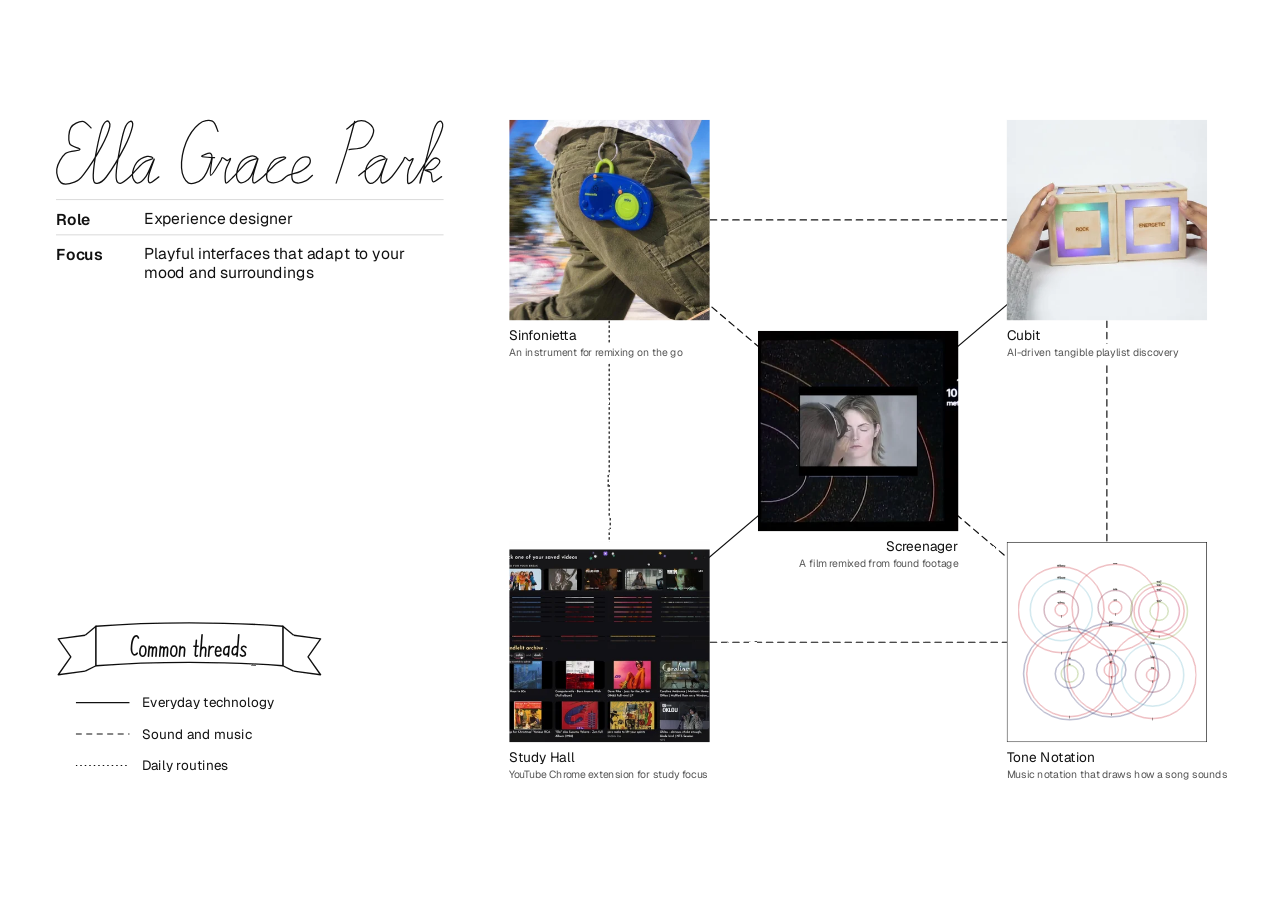
==== index.html @ f1a520c2 "CV: school and job names same size as body text" ====
<!DOCTYPE html>
<html lang="en">
<head>
<meta charset="utf-8">
<meta name="viewport" content="width=device-width, initial-scale=1">
<script>/* touch screens: phones always get the phone layout (sideways it is just wider); tablets upright get the phone layout, sideways the computer one */
(()=>{const m=document.querySelector('meta[name=viewport]');if(!m||!matchMedia('(pointer: coarse)').matches)return;
const pick=()=>{const a=screen.width,b=screen.height,w=matchMedia('(orientation: landscape)').matches?Math.max(a,b):Math.min(a,b);return w>760&&w<1000?'width=760':'width=device-width, initial-scale=1'};
const phone=c=>c==='width=760'||Math.min(screen.width,screen.height)<=760&&!(matchMedia('(orientation: landscape)').matches&&Math.max(screen.width,screen.height)>=1000);
let cur=pick();m.content=cur;const was=phone(cur);
matchMedia('(orientation: landscape)').addEventListener('change',()=>{const n=pick();if(n===cur)return;cur=n;m.content=n;if(phone(n)!==was)location.reload();});})();</script>
<title>Ella Grace Park — Experience designer</title>
<meta name="description" content="Portfolio of Ella Grace Park, experience designer. Playful interfaces that adapt to your mood and surroundings.">
<link rel="preconnect" href="https://fonts.googleapis.com">
<link rel="preconnect" href="https://fonts.gstatic.com" crossorigin>
<link href="https://fonts.googleapis.com/css2?family=Geist:wght@400;600&display=swap" rel="stylesheet">
<link rel="icon" href="favicon.svg" type="image/svg+xml">
<link rel="icon" href="favicon-32.png" sizes="32x32" type="image/png">
<link rel="apple-touch-icon" href="apple-touch-icon.png">
<meta property="og:type" content="website">
<meta property="og:title" content="Ella Grace Park — Experience designer">
<meta property="og:description" content="Ella Grace Park, experience designer. Playful interfaces that adapt to your mood and surroundings.">
<meta property="og:image" content="https://ellagracepark.com/og-image.png">
<meta property="og:image:width" content="1200">
<meta property="og:image:height" content="630">
<meta name="twitter:card" content="summary_large_image">
<link rel="stylesheet" href="style.css?v=1795801427">
<!--fresh--><script>(()=>{const B="1795801427";const N=performance.getEntriesByType&&performance.getEntriesByType("navigation")[0];if(N&&N.type==="back_forward")return;fetch("version.json?t="+Date.now(),{cache:"no-store"}).then(r=>r.json()).then(j=>{if(!j.v||j.v===B)return;const u=new URL(location.href);if(u.searchParams.get("v")===j.v)return;u.searchParams.set("v",j.v);location.replace(u)}).catch(()=>{})})()</script><!--/fresh-->
</head>
<body>

<!-- stop-motion "line boil" for the name: the line is redrawn slightly differently ~8 times a second -->
<svg class="fx-defs" width="0" height="0" aria-hidden="true" focusable="false">
  <filter id="name-boil" x="-5%" y="-20%" width="110%" height="140%">
    <feTurbulence type="fractalNoise" baseFrequency="0.035" numOctaves="2" seed="1" result="n">
      <animate attributeName="seed" values="1;7;13;21;34" dur="1.25s" calcMode="discrete" repeatCount="indefinite"/>
    </feTurbulence>
    <feDisplacementMap in="SourceGraphic" in2="n" scale="2.6" xChannelSelector="R" yChannelSelector="G"/>
  </filter>
  <!-- softer, slower boil for the connecting lines -->
  <filter id="line-boil" x="-2%" y="-2%" width="104%" height="104%">
    <feTurbulence type="fractalNoise" baseFrequency="0.02" numOctaves="2" seed="3" result="n">
      <animate attributeName="seed" values="3;9;17;26" dur="0.8s" calcMode="discrete" repeatCount="indefinite"/>
    </feTurbulence>
    <feDisplacementMap in="SourceGraphic" in2="n" scale="2.2" xChannelSelector="R" yChannelSelector="G"/>
  </filter>
  <filter id="small-boil" x="-5%" y="-20%" width="110%" height="140%">
    <feTurbulence type="fractalNoise" baseFrequency="0.035" numOctaves="1" seed="2" result="n">
      <animate attributeName="seed" values="2;8;15;23" dur="1.6s" calcMode="discrete" repeatCount="indefinite"/>
    </feTurbulence>
    <feDisplacementMap in="SourceGraphic" in2="n" scale="1.1" xChannelSelector="R" yChannelSelector="G"/>
  </filter>
</svg>
<main class="home">
  <div class="board-wrap" id="boardWrap">
    <div class="board swapped" id="board">

      <!-- Connector lines: 8 fixed positions. Their style (tech/sound/daily) is set by the
           script from the two projects at each end. See HOME_HOVER.md. -->
      <svg class="links" viewBox="0 0 1296 864" aria-hidden="true">
        <line data-seg="TL-TR" x1="150" y1="126" x2="670" y2="126"/>
        <line data-seg="TR-BR" x1="670" y1="126" x2="670" y2="710"/>
        <line data-seg="TL-BL" x1="154" y1="126" x2="154" y2="710"/>
        <line data-seg="BL-BR" x1="150" y1="710" x2="670" y2="710"/>
        <line data-seg="TL-C"  x1="150" y1="126" x2="410" y2="418"/>
        <line data-seg="TR-C"  x1="670" y1="126" x2="410" y2="418"/>
        <line data-seg="BL-C"  x1="150" y1="710" x2="410" y2="418"/>
        <line data-seg="BR-C"  x1="670" y1="710" x2="410" y2="418"/>
      </svg>

      <a class="proj" data-id="sinfonietta" data-imgs="assets/sinfonietta/intro-art.webp assets/sinfonietta/build-1.webp assets/sinfonietta/build-4.webp assets/sinfonietta/build-7.webp assets/sinfonietta/map-6.webp" data-themes="tech sound daily" href="projects/sinfonietta.html?v=1795801427">
        <div class="thumb"><img src="assets/thumb-sinfonietta.webp?v=1795801427" alt="Sinfonietta clipped to a pocket"></div>
        <span class="label"><span class="pname">Sinfonietta</span> <span class="arrow">→</span></span>
        <span class="what">An instrument for remixing on the go</span>
      </a>
      <a class="proj" data-id="cubit" data-video="assets/video/cubit-demo.mp4" data-start="6" data-poster="assets/video/cubit-demo.jpg?v=1795801427" data-themes="tech sound" href="projects/cubit.html?v=1795801427">
        <div class="thumb"><img src="assets/thumb-cubit.webp?v=1795801427" alt="Two glowing Cubit cubes"></div>
        <span class="label"><span class="pname">Cubit</span> <span class="arrow">→</span></span>
        <span class="what">AI-driven tangible playlist discovery</span>
      </a>
      <a class="proj" data-id="screenager" data-imgs="assets/screenager/film-still.webp assets/screenager/still-person.webp assets/screenager/still-city.webp assets/screenager/still-planet.webp assets/screenager/still-face.webp" data-themes="tech" href="projects/screenager.html?v=1795801427">
        <div class="thumb"><img src="assets/thumb-screenager.webp?v=1795801427" alt="Film still from Screenager"></div>
        <span class="label"><span class="pname">Screenager</span> <span class="arrow">→</span></span>
        <span class="what">A film remixed from found footage</span>
      </a>
      <a class="proj" data-id="study-hall" data-video="assets/video/studyhall-demo.mp4" data-poster="assets/video/studyhall-demo.jpg?v=1795801427" data-themes="tech daily" href="projects/study-hall.html?v=1795801427">
        <div class="thumb"><img src="assets/thumb-studyhall.webp?v=1795801427" alt="Study Hall screens"></div>
        <span class="label"><span class="pname">Study Hall</span> <span class="arrow">→</span></span>
        <span class="what">YouTube Chrome extension for study focus</span>
      </a>
      <a class="proj" data-id="tone-notation" data-imgs="assets/tone-notation/tile-two-rows.svg assets/tone-notation/song.svg assets/tone-notation/sketch-1-3.svg assets/tone-notation/card-2-1.svg assets/tone-notation/card-1-2.svg" data-themes="tech sound" href="projects/tone-notation.html?v=1795801427">
        <div class="thumb"><img src="assets/tone-notation/tile-two-rows.svg?v=1795801427" class="thumb-whole" alt="Ring notation for Hide and Seek"></div>
        <span class="label"><span class="pname">Tone Notation</span> <span class="arrow">→</span></span>
        <span class="what">Music notation that draws how a song sounds</span>
      </a>

      <div class="legend">
        <h2><svg class="ribbon" viewBox="0 0 300 84" aria-hidden="true">
            <path d="M34,24 L4,28 L18,48 L4,68 L34,64"/>
            <path d="M266,24 L296,28 L282,48 L296,68 L266,64"/>
            <path d="M34,24 L46,14 L46,58 L34,64 M266,24 L254,14 L254,58 L266,64"/>
            <path class="band" d="M46,14 C110,9 190,9 254,14 L254,58 C190,53 110,53 46,58 Z"/>
          </svg><svg class="hand hand-connect" viewBox="-30 -4 540 142" role="img" aria-label="Common threads">
  <path pathLength="1" data-p="l" d="M33.84,19 C29.04,4 10.88,6 6.52,48 C2.32,88 19.84,94 28.96,80"/>
  <path pathLength="1" data-p="l" d="M53.28,51 C44.28,51 40.48,61 39.6,72 C38.56,85 44,92 50,92 C57,92 62.64,84 63.6,72 C64.56,60 60.28,51 53.28,51"/>
  <path pathLength="1" data-p="l" d="M77.2,52 L74,92 M76.08,66 C79.04,54 91.36,50 91.08,66 L89,92 M91.08,66 C94.04,54 106.36,50 106.08,66 L104,92"/>
  <path pathLength="1" data-p="l" d="M122.2,52 L119,92 M121.08,66 C124.04,54 136.36,50 136.08,66 L134,92 M136.08,66 C139.04,54 151.36,50 151.08,66 L149,92"/>
  <path pathLength="1" data-p="l" d="M177.28,51 C168.28,51 164.48,61 163.6,72 C162.56,85 168,92 174,92 C181,92 186.64,84 187.6,72 C188.56,60 184.28,51 177.28,51"/>
  <path pathLength="1" data-p="w" d="M201.2,52 L198,92 M200.08,66 C203.04,54 219.36,50 219.08,66 L217,92"/>
  <path pathLength="1" data-p="l" d="M266.12,28 L261.56,85 C261.08,91 265.92,93 270.16,90 M256.2,52 L273.2,52"/>
  <path pathLength="1" data-p="l" d="M288.88,6 L282,92 M283.92,68 C288.04,54 304.36,50 303.92,68 L302,92"/>
  <path pathLength="1" data-p="l" d="M318.2,52 L315,92 M316.92,68 C320.88,56 328.28,51 335.04,54"/>
  <path pathLength="1" data-p="l" d="M343.6,72 L364.68,71 C365.88,56 353.36,50 346.72,58 C341.08,66 340.48,86 348.16,90 C354,92 360.16,90 363.56,85"/>
  <path pathLength="1" data-p="l" d="M396.72,58 C391.36,50 377.04,54 375.6,72 C374.32,88 387.16,90 394.04,79 M397.2,52 L394,92"/>
  <path pathLength="1" data-p="l" d="M430.72,58 C425.36,50 411.04,54 409.6,72 C408.32,88 421.16,90 428.04,79 M435.88,6 L429,92"/>
  <path pathLength="1" data-p="n" d="M464.8,57 C461.36,50 447.36,50 446.48,61 C445.76,70 463.68,71 462.72,83 C461.84,94 445.92,93 442.4,87"/>
</svg></h2>
        <button class="legend-row" data-theme="tech" type="button">
          <svg viewBox="0 0 72 20" aria-hidden="true"><line x1="0" y1="10" x2="72" y2="10"/></svg>
          Everyday technology
        </button>
        <button class="legend-row" data-theme="sound" type="button">
          <svg viewBox="0 0 72 20" aria-hidden="true"><line x1="0" y1="10" x2="72" y2="10" stroke-dasharray="8 6"/></svg>
          Sound and music
        </button>
        <button class="legend-row" data-theme="daily" type="button">
          <svg viewBox="0 0 72 20" aria-hidden="true"><line x1="0" y1="10" x2="72" y2="10" stroke-dasharray="2 4"/></svg>
          Daily routines
        </button>
      </div>

      <div class="namecard">
        <a class="name-link" href="about.html?v=1795801427" aria-label="Ella Grace Park — about me">
          <svg class="name-svg" viewBox="0 0 566 95" width="566" height="95" aria-hidden="true" focusable="false">
            <path pathLength="1" style="--i:0" d="M51.2466 11.7758C49.1522 10.1869 43.3745 2.53138 38.4634 2.38693C33.4801 2.31471 24.7412 5.9258 21.6357 11.2702C18.5301 16.6146 17.5913 29.2535 19.8301 34.5979C21.9968 39.9423 35.8634 40.8812 34.8523 43.3367C33.8412 45.7923 19.3246 44.4923 13.6913 49.2589C8.1302 53.9533 2.13579 64.6422 1.12468 71.7921C0.113574 78.9421 3.36356 88.9087 7.62465 92.0865C11.8857 95.2642 21.3468 93.0253 26.8357 90.9309C32.2523 88.8365 33.9134 88.1143 40.4134 79.5199C46.9855 70.9977 59.841 51.0645 66.1966 39.4367C72.4799 27.809 77.1743 16.1813 78.4743 9.89801C79.7743 3.68693 76.0187 1.23138 74.0687 1.80916C72.0465 2.45916 69.3021 4.62581 66.4854 13.5813C63.741 22.4646 59.2633 43.3367 57.241 55.2533C55.2911 67.2422 53.9911 79.0865 54.4244 85.3698C54.8577 91.5809 56.8077 93.0976 59.9855 92.7365C63.091 92.4476 66.6299 92.3754 73.3465 83.4921C80.0632 74.6088 93.7853 51.7867 100.141 39.4367C106.569 27.159 110.252 15.748 111.696 9.5369C113.069 3.32582 110.469 1.59249 108.519 2.24249C106.569 2.89249 103.03 4.62581 100.069 13.3647C97.1075 22.1035 92.9186 42.8312 90.8964 54.7478C88.802 66.7366 87.3576 78.6532 87.8631 85.0087C88.3687 91.3642 90.6798 93.0976 93.9297 92.8809C97.1797 92.592 101.874 88.4754 107.363 83.4921C112.924 78.5088 121.446 67.3866 127.152 62.9088C132.785 58.3589 140.368 57.9978 141.307 56.4089C142.318 54.8922 136.83 52.5089 132.93 53.52C129.03 54.4589 121.302 57.9255 117.763 62.4755C114.224 67.0255 111.407 75.9088 111.552 80.8921C111.696 85.8754 115.307 92.2309 118.63 92.5198C121.88 92.8087 127.224 88.4754 131.413 82.6254C135.53 76.7754 142.679 57.42 143.402 57.2755C144.052 57.0589 136.396 75.6921 135.385 81.4699C134.302 87.3198 134.518 91.7976 136.974 92.0865C139.429 92.3754 147.952 84.7921 150.191 83.3476"/>
            <path pathLength="1" style="--i:1" d="M236.568 16.9035C235.196 14.3757 232.957 3.68691 228.335 1.88136C223.712 0.00359376 215.19 0.725812 208.835 5.92579C202.479 11.0535 194.318 22.1035 190.057 32.8645C185.796 43.6256 182.835 60.5255 183.34 70.4199C183.846 80.3143 188.179 89.342 193.163 92.0142C198.218 94.6864 207.968 91.5809 213.529 86.3087C219.018 81.1087 224.362 66.6644 226.385 60.4533C228.407 54.17 227.757 50.0533 225.518 48.8978C223.279 47.7422 211.868 52.2922 212.879 53.3755C213.818 54.4589 228.407 55.0366 231.512 55.3255"/>
            <path pathLength="1" style="--i:2" d="M227.901 56.6256C227.54 60.7422 223.857 80.531 225.879 81.181C227.901 81.831 237.146 65.0033 239.962 60.5978C242.851 56.2644 241.334 55.1811 242.996 55.0367C244.657 54.82 247.907 59.0811 249.929 59.37C251.879 59.7311 255.201 54.6756 254.84 56.9867C254.551 59.37 249.207 68.1811 247.979 73.4532C246.679 78.7254 246.968 85.6587 247.257 88.6921C247.546 91.7976 247.762 92.8809 249.784 91.942C251.734 91.0032 254.407 88.0421 259.173 83.131C263.94 78.2199 272.679 67.0255 278.384 62.5477C284.09 58.07 292.323 57.9256 293.406 56.3367C294.418 54.7478 288.784 52.0034 284.812 53.0145C280.84 53.9534 273.184 57.4922 269.645 62.2589C266.107 67.0255 263.651 76.4866 263.651 81.3977C263.723 86.381 266.54 91.6532 269.862 92.0143C273.257 92.3754 279.684 89.4143 283.873 83.4921C288.062 77.6421 294.201 57.1311 294.851 56.6978C295.573 56.3367 288.929 75.0421 287.99 80.9643C286.979 86.8865 286.618 91.8698 289.001 92.2309C291.384 92.592 296.945 87.8254 302.362 83.131C307.779 78.4366 316.012 68.6144 321.428 64.1366C326.845 59.6589 333.128 57.9256 334.79 56.2644C336.523 54.6756 334.067 54.0256 331.467 54.3867C328.795 54.7478 322.512 55.5422 318.901 58.3589C315.29 61.2478 311.462 66.5922 309.801 71.5033C308.067 76.4143 307.273 84.431 308.573 87.8976C309.873 91.292 314.062 91.942 317.529 92.0143C320.923 92.1587 325.69 90.3532 329.228 88.5476C332.767 86.6698 334.284 83.3476 338.906 81.1088C343.528 78.8699 351.834 78.0032 357.034 75.1866C362.306 72.4421 368.3 67.8199 370.323 64.4255C372.273 61.0311 371.406 56.1922 369.167 54.82C366.928 53.52 360.573 53.9534 356.817 56.4089C353.062 58.8644 348.656 64.4977 346.706 69.6255C344.756 74.7532 344.178 83.4199 345.117 87.1754C346.128 90.9309 349.306 91.942 352.701 92.2309C356.023 92.5198 361.728 90.7143 365.412 88.8365C369.023 86.9587 372.995 82.3365 374.584 81.0365"/>
            <path pathLength="1" style="--i:3" d="M436.261 2.09802C434.383 8.9591 429.4 28.3868 424.85 43.4089C420.372 58.4311 411.778 84.2143 409.178 92.3753"/>
            <path pathLength="1" style="--i:4" d="M424.706 13.5091C427.378 11.5591 435.539 3.47025 440.811 1.95359C446.156 0.509155 452.583 2.02581 456.411 4.6258C460.239 7.29801 464.644 12.2091 463.778 17.8424C462.911 23.4757 457.278 34.1645 451.283 38.4256C445.289 42.6867 431.856 42.5423 428.028 43.3367"/>
            <path pathLength="1" style="--i:5" d="M442.111 81.5421C446.228 78.3643 460.311 66.5921 466.811 62.4033C473.239 58.2866 479.883 58.2144 480.822 56.6255C481.689 54.9644 476.056 51.6422 472.156 52.5811C468.256 53.52 460.745 57.4922 457.35 62.1866C453.883 66.881 451.356 75.6199 451.572 80.7476C451.717 85.8032 455.183 92.1587 458.578 92.6642C461.972 93.0976 467.75 89.4143 471.939 83.4921C476.056 77.4976 482.772 57.2033 483.278 56.8422C483.855 56.4811 476.272 75.5477 475.189 81.3976C474.033 87.3198 474.033 91.942 476.561 92.2309C479.161 92.5198 485.444 88.3309 490.428 83.0587C495.411 77.8588 503.211 65.7255 506.389 60.9588C509.639 56.2644 508.122 54.9644 509.711 54.7478C511.3 54.5311 513.9 59.37 515.85 59.7311C517.872 60.1644 521.772 54.82 521.555 57.0589C521.339 59.2977 516.066 68.0366 514.694 73.381C513.322 78.7254 513.25 85.8032 513.466 88.9809C513.683 92.2309 513.9 93.6753 515.994 92.7365C518.161 91.7976 520.255 92.2309 526.394 83.3476C532.461 74.4643 546.255 51.57 552.683 39.3645C559.038 27.159 563.444 16.398 564.672 10.1869C565.972 3.97581 562.216 1.52026 560.122 2.09804C558.1 2.67581 555.355 4.84247 552.25 13.5813C549.144 22.3924 544.883 41.8201 541.416 54.8922C538.022 67.8921 532.389 88.8365 531.666 91.942C530.872 95.0476 533.544 79.231 536.939 73.3088C540.333 67.3866 548.061 58.4311 551.961 56.3366C555.933 54.2422 560.772 58.2866 560.627 60.8866C560.555 63.4866 554.85 69.6977 551.311 71.7921C547.7 73.8866 539.683 72.5143 539.105 73.4532C538.455 74.4643 545.75 74.7532 547.7 77.5699C549.577 80.3865 548.061 89.5587 550.661 90.4254C553.261 91.292 561.061 84.1421 563.155 82.9143"/>
          </svg>
        </a>

        <div class="info-rule" style="top:81px"></div>
        <div class="info-rule" style="top:117px"></div>
        <p class="info-k" style="top:91px">Role</p>
        <p class="info-v" style="top:91px">Experience designer</p>
        <p class="info-k" style="top:127px">Focus</p>
        <p class="info-v" style="top:127px">Playful interfaces that adapt to your mood and surroundings</p>
      </div>
    </div>
  </div>
</main>

<!-- Small screens: same content, stacked -->
<main class="home-mobile">
  <a class="name-link-m" href="about.html?v=1795801427" aria-label="Ella Grace Park, about me">
    <svg class="name-svg" viewBox="0 0 566 95" width="566" height="95" aria-hidden="true" focusable="false">
          <path pathLength="1" style="--i:0" d="M51.2466 11.7758C49.1522 10.1869 43.3745 2.53138 38.4634 2.38693C33.4801 2.31471 24.7412 5.9258 21.6357 11.2702C18.5301 16.6146 17.5913 29.2535 19.8301 34.5979C21.9968 39.9423 35.8634 40.8812 34.8523 43.3367C33.8412 45.7923 19.3246 44.4923 13.6913 49.2589C8.1302 53.9533 2.13579 64.6422 1.12468 71.7921C0.113574 78.9421 3.36356 88.9087 7.62465 92.0865C11.8857 95.2642 21.3468 93.0253 26.8357 90.9309C32.2523 88.8365 33.9134 88.1143 40.4134 79.5199C46.9855 70.9977 59.841 51.0645 66.1966 39.4367C72.4799 27.809 77.1743 16.1813 78.4743 9.89801C79.7743 3.68693 76.0187 1.23138 74.0687 1.80916C72.0465 2.45916 69.3021 4.62581 66.4854 13.5813C63.741 22.4646 59.2633 43.3367 57.241 55.2533C55.2911 67.2422 53.9911 79.0865 54.4244 85.3698C54.8577 91.5809 56.8077 93.0976 59.9855 92.7365C63.091 92.4476 66.6299 92.3754 73.3465 83.4921C80.0632 74.6088 93.7853 51.7867 100.141 39.4367C106.569 27.159 110.252 15.748 111.696 9.5369C113.069 3.32582 110.469 1.59249 108.519 2.24249C106.569 2.89249 103.03 4.62581 100.069 13.3647C97.1075 22.1035 92.9186 42.8312 90.8964 54.7478C88.802 66.7366 87.3576 78.6532 87.8631 85.0087C88.3687 91.3642 90.6798 93.0976 93.9297 92.8809C97.1797 92.592 101.874 88.4754 107.363 83.4921C112.924 78.5088 121.446 67.3866 127.152 62.9088C132.785 58.3589 140.368 57.9978 141.307 56.4089C142.318 54.8922 136.83 52.5089 132.93 53.52C129.03 54.4589 121.302 57.9255 117.763 62.4755C114.224 67.0255 111.407 75.9088 111.552 80.8921C111.696 85.8754 115.307 92.2309 118.63 92.5198C121.88 92.8087 127.224 88.4754 131.413 82.6254C135.53 76.7754 142.679 57.42 143.402 57.2755C144.052 57.0589 136.396 75.6921 135.385 81.4699C134.302 87.3198 134.518 91.7976 136.974 92.0865C139.429 92.3754 147.952 84.7921 150.191 83.3476"/>
          <path pathLength="1" style="--i:1" d="M236.568 16.9035C235.196 14.3757 232.957 3.68691 228.335 1.88136C223.712 0.00359376 215.19 0.725812 208.835 5.92579C202.479 11.0535 194.318 22.1035 190.057 32.8645C185.796 43.6256 182.835 60.5255 183.34 70.4199C183.846 80.3143 188.179 89.342 193.163 92.0142C198.218 94.6864 207.968 91.5809 213.529 86.3087C219.018 81.1087 224.362 66.6644 226.385 60.4533C228.407 54.17 227.757 50.0533 225.518 48.8978C223.279 47.7422 211.868 52.2922 212.879 53.3755C213.818 54.4589 228.407 55.0366 231.512 55.3255"/>
          <path pathLength="1" style="--i:2" d="M227.901 56.6256C227.54 60.7422 223.857 80.531 225.879 81.181C227.901 81.831 237.146 65.0033 239.962 60.5978C242.851 56.2644 241.334 55.1811 242.996 55.0367C244.657 54.82 247.907 59.0811 249.929 59.37C251.879 59.7311 255.201 54.6756 254.84 56.9867C254.551 59.37 249.207 68.1811 247.979 73.4532C246.679 78.7254 246.968 85.6587 247.257 88.6921C247.546 91.7976 247.762 92.8809 249.784 91.942C251.734 91.0032 254.407 88.0421 259.173 83.131C263.94 78.2199 272.679 67.0255 278.384 62.5477C284.09 58.07 292.323 57.9256 293.406 56.3367C294.418 54.7478 288.784 52.0034 284.812 53.0145C280.84 53.9534 273.184 57.4922 269.645 62.2589C266.107 67.0255 263.651 76.4866 263.651 81.3977C263.723 86.381 266.54 91.6532 269.862 92.0143C273.257 92.3754 279.684 89.4143 283.873 83.4921C288.062 77.6421 294.201 57.1311 294.851 56.6978C295.573 56.3367 288.929 75.0421 287.99 80.9643C286.979 86.8865 286.618 91.8698 289.001 92.2309C291.384 92.592 296.945 87.8254 302.362 83.131C307.779 78.4366 316.012 68.6144 321.428 64.1366C326.845 59.6589 333.128 57.9256 334.79 56.2644C336.523 54.6756 334.067 54.0256 331.467 54.3867C328.795 54.7478 322.512 55.5422 318.901 58.3589C315.29 61.2478 311.462 66.5922 309.801 71.5033C308.067 76.4143 307.273 84.431 308.573 87.8976C309.873 91.292 314.062 91.942 317.529 92.0143C320.923 92.1587 325.69 90.3532 329.228 88.5476C332.767 86.6698 334.284 83.3476 338.906 81.1088C343.528 78.8699 351.834 78.0032 357.034 75.1866C362.306 72.4421 368.3 67.8199 370.323 64.4255C372.273 61.0311 371.406 56.1922 369.167 54.82C366.928 53.52 360.573 53.9534 356.817 56.4089C353.062 58.8644 348.656 64.4977 346.706 69.6255C344.756 74.7532 344.178 83.4199 345.117 87.1754C346.128 90.9309 349.306 91.942 352.701 92.2309C356.023 92.5198 361.728 90.7143 365.412 88.8365C369.023 86.9587 372.995 82.3365 374.584 81.0365"/>
          <path pathLength="1" style="--i:3" d="M436.261 2.09802C434.383 8.9591 429.4 28.3868 424.85 43.4089C420.372 58.4311 411.778 84.2143 409.178 92.3753"/>
          <path pathLength="1" style="--i:4" d="M424.706 13.5091C427.378 11.5591 435.539 3.47025 440.811 1.95359C446.156 0.509155 452.583 2.02581 456.411 4.6258C460.239 7.29801 464.644 12.2091 463.778 17.8424C462.911 23.4757 457.278 34.1645 451.283 38.4256C445.289 42.6867 431.856 42.5423 428.028 43.3367"/>
          <path pathLength="1" style="--i:5" d="M442.111 81.5421C446.228 78.3643 460.311 66.5921 466.811 62.4033C473.239 58.2866 479.883 58.2144 480.822 56.6255C481.689 54.9644 476.056 51.6422 472.156 52.5811C468.256 53.52 460.745 57.4922 457.35 62.1866C453.883 66.881 451.356 75.6199 451.572 80.7476C451.717 85.8032 455.183 92.1587 458.578 92.6642C461.972 93.0976 467.75 89.4143 471.939 83.4921C476.056 77.4976 482.772 57.2033 483.278 56.8422C483.855 56.4811 476.272 75.5477 475.189 81.3976C474.033 87.3198 474.033 91.942 476.561 92.2309C479.161 92.5198 485.444 88.3309 490.428 83.0587C495.411 77.8588 503.211 65.7255 506.389 60.9588C509.639 56.2644 508.122 54.9644 509.711 54.7478C511.3 54.5311 513.9 59.37 515.85 59.7311C517.872 60.1644 521.772 54.82 521.555 57.0589C521.339 59.2977 516.066 68.0366 514.694 73.381C513.322 78.7254 513.25 85.8032 513.466 88.9809C513.683 92.2309 513.9 93.6753 515.994 92.7365C518.161 91.7976 520.255 92.2309 526.394 83.3476C532.461 74.4643 546.255 51.57 552.683 39.3645C559.038 27.159 563.444 16.398 564.672 10.1869C565.972 3.97581 562.216 1.52026 560.122 2.09804C558.1 2.67581 555.355 4.84247 552.25 13.5813C549.144 22.3924 544.883 41.8201 541.416 54.8922C538.022 67.8921 532.389 88.8365 531.666 91.942C530.872 95.0476 533.544 79.231 536.939 73.3088C540.333 67.3866 548.061 58.4311 551.961 56.3366C555.933 54.2422 560.772 58.2866 560.627 60.8866C560.555 63.4866 554.85 69.6977 551.311 71.7921C547.7 73.8866 539.683 72.5143 539.105 73.4532C538.455 74.4643 545.75 74.7532 547.7 77.5699C549.577 80.3865 548.061 89.5587 550.661 90.4254C553.261 91.292 561.061 84.1421 563.155 82.9143"/>
        </svg>
  </a>
  <div class="grid">
    <a href="projects/sinfonietta.html?v=1795801427"><img src="assets/thumb-sinfonietta.webp?v=1795801427" alt="">Sinfonietta<small>An instrument for remixing on the go</small></a>
    <a href="projects/cubit.html?v=1795801427"><img src="assets/thumb-cubit.webp?v=1795801427" alt="">Cubit<small>AI-driven tangible playlist discovery</small></a>
    <a href="projects/screenager.html?v=1795801427"><img src="assets/thumb-screenager.webp?v=1795801427" alt="">Screenager<small>A film remixed from found footage</small></a>
    <a href="projects/study-hall.html?v=1795801427"><img src="assets/thumb-studyhall.webp?v=1795801427" alt="">Study Hall<small>YouTube Chrome extension for study focus</small></a>
    <a href="projects/tone-notation.html?v=1795801427"><img src="assets/tone-notation/tile-two-rows.svg?v=1795801427" class="thumb-whole" alt="">Tone Notation<small>Music notation that draws how a song sounds</small></a>
  </div>
  <dl>
    <dt>Role</dt><dd>Experience designer</dd>
    <dt>Focus</dt><dd>Playful interfaces that adapt to your mood and surroundings</dd>
  </dl>
</main>

<script>
  // Scale the board to fit the window. The project map is a square: the right-hand squares sit
  // 64px further right than in Figma (left-right gap = top-bottom gap, 584), and the name column
  // moves with them. Board = 1296 + 64 wide. On wider windows the map fills the left side at full
  // height and the name column moves to the right edge (--ex).
  const wrap = document.getElementById('boardWrap');
  const board = document.getElementById('board');
  const spread = 160, BW = 1296 + spread;   // the name column sits 160 further right than in Figma
  // The map: a square of tile centres, side S, tiles T wide (CSS .board .proj). TL centre at (150, CY0).
  // SX wide x SY tall: a little wider than tall (fills the middle, still squarish); CX0 moves it right
  // the map is a little smaller and sits on the right; name card (top) and key (bottom) on the left
  const MAP = .94, S = 560 * MAP, SX = 660 * MAP, T = 250, CY0 = T / 2 + 4 + 560 * (1 - MAP) / 2;
  let CX0 = 185;
  function fit() {
    const padX = 56, padY = 48;   // margin around the page
    const k = Math.min((innerWidth - padX * 2) / BW, (innerHeight - padY * 2) / 864);   // as big as the window allows
    const extra = Math.max(0, (innerWidth - padX * 2) / k - BW);
    board.style.setProperty('--ex', spread + extra + 'px');
    // name card + key grow into the free right half (up to 1.6x), never into the map
    board.style.setProperty('--s', Math.min(1.6, Math.max(1, (391 + extra) / 396)));
    board.style.transform = `scale(${k})`;
    CX0 = BW + extra - 70 - SX - T / 2 + 90 - 35 - 6;   // right column, with room for the right tiles' taglines
    wrap.style.width = (BW + extra) * k + 'px';
    wrap.style.height = 864 * k + 'px';
  }

  // ---- Hover states: hovered project moves to the middle (see HOME_HOVER.md) ----
  const SPOT = { TL:[60,36], TR:[580,36], BL:[60,620], BR:[580,620], C:[320,328] };
  // Who sits where for each project in the middle. Default = screenager.
  const STATES = {
    'screenager':    { C:'screenager',    TL:'sinfonietta', TR:'cubit',      BL:'study-hall', BR:'tone-notation' },
    'sinfonietta':   { C:'sinfonietta',   TL:'cubit',       TR:'screenager', BL:'study-hall', BR:'tone-notation' },
    'cubit':         { C:'cubit',         TL:'sinfonietta', TR:'screenager', BL:'study-hall', BR:'tone-notation' },
    'study-hall':    { C:'study-hall',    TL:'sinfonietta', TR:'screenager', BL:'cubit',      BR:'tone-notation' },
    'tone-notation': { C:'tone-notation', TL:'sinfonietta', TR:'screenager', BL:'study-hall', BR:'cubit' },
  };
  const DEFAULT = 'screenager';
  // How each pair of projects is linked
  const LINK = {
    'cubit|screenager':'tech', 'screenager|study-hall':'tech', 'cubit|study-hall':'tech',
    'screenager|sinfonietta':'sound', 'screenager|tone-notation':'sound', 'cubit|sinfonietta':'sound',
    'cubit|tone-notation':'sound', 'sinfonietta|tone-notation':'sound', 'study-hall|tone-notation':'sound',
    'sinfonietta|study-hall':'daily',
  };
  const pair = (a, b) => [a, b].sort().join('|');
  // Right-hand spots (TR, BR) move right by `spread`, the middle by half of it; lines follow.
  // tile top-left (in the old 180px-tile terms, centre - 90; CSS margins grow the tile around its centre)
  const CENTRE = { TL:[0,0], TR:[1,0], BL:[0,1], BR:[1,1], C:[.5,.5] };
  const spotXY = s => [CX0 + CENTRE[s][0] * SX - 90, CY0 + CENTRE[s][1] * S - 90];
  // line ends: Figma centres 150/410/670 (x) and 126/418/710 (y) map onto the square
  const shiftX = x => x === 670 ? CX0 + SX : x === 410 ? CX0 + SX / 2 : x === 150 || x === 154 ? CX0 : x;
  const shiftY = y => y === 710 ? CY0 + S : y === 418 ? CY0 + S / 2 : y === 126 ? CY0 : y;

  const lines = [...board.querySelectorAll('.links line')];
  const projs = [...board.querySelectorAll('.proj')];
  const rows  = [...board.querySelectorAll('.legend-row')];
  const byId  = Object.fromEntries(projs.map(p => [p.dataset.id, p]));
  let current = null, busyUntil = 0, ignore = null;
  lines.forEach(l => ['x1', 'x2', 'y1', 'y2'].forEach(a => l.dataset[a] = l.getAttribute(a)));
  function place() {
    lines.forEach(l => {
      l.setAttribute('x1', shiftX(+l.dataset.x1)); l.setAttribute('x2', shiftX(+l.dataset.x2));
      l.setAttribute('y1', shiftY(+l.dataset.y1)); l.setAttribute('y2', shiftY(+l.dataset.y2));
    });
    if (!current) return;
    for (const [spot, pid] of Object.entries(STATES[current])) {
      const [x, y] = spotXY(spot);
      byId[pid].style.left = x + 'px'; byId[pid].style.top = y + 'px';
    }
  }

  function show(id) {
    if (id === current) return;
    current = id;
    const st = STATES[id];
    for (const [spot, pid] of Object.entries(st)) {
      const el = byId[pid];
      el.style.left = spotXY(spot)[0] + 'px';
      el.style.top  = spotXY(spot)[1] + 'px';
      el.classList.toggle('is-mid', spot === 'C');
    }
    lines.forEach(l => {
      const [s1, s2] = l.dataset.seg.split('-');
      const a = st[s1], b = st[s2], t = LINK[pair(a, b)];
      l.setAttribute('class', t); l.dataset.theme = t; l.dataset.a = a; l.dataset.b = b;
    });
    busyUntil = performance.now() + 450;
  }

  function clear() {
    board.classList.remove('is-focus');
    board.querySelectorAll('.on').forEach(el => el.classList.remove('on'));
  }
  function focusTheme(t) {
    clear(); board.classList.add('is-focus');
    lines.forEach(l => { if (l.dataset.theme === t) { l.classList.add('on');
      projs.forEach(p => (p.dataset.id === l.dataset.a || p.dataset.id === l.dataset.b) && p.classList.add('on')); }});
    rows.forEach(r => r.dataset.theme === t && r.classList.add('on'));
  }

  // Hover (or keyboard focus): nothing moves. The hovered project plays its preview in place
  // and the other projects grey out. Off the tile: back to normal.
  function activate(p) {
    projs.forEach(x => x.classList.toggle('hot', x === p));
    board.classList.add('is-pick');
    preview.start(p);
  }
  function reset() { projs.forEach(x => x.classList.remove('hot')); board.classList.remove('is-pick'); preview.stop(); }
  projs.forEach(p => {
    p.addEventListener('pointerenter', () => activate(p));
    p.addEventListener('pointerleave', () => { if (p.classList.contains('hot')) reset(); });
    p.addEventListener('focus', () => activate(p));
  });
  board.addEventListener('focusout', e => { if (!board.contains(e.relatedTarget)) reset(); });

  rows.forEach(r => {
    r.addEventListener('mouseenter', () => { board.classList.remove('is-pick'); focusTheme(r.dataset.theme); });
    r.addEventListener('focus',      () => focusTheme(r.dataset.theme));
    r.addEventListener('mouseleave', clear);
    r.addEventListener('blur', clear);
  });

  // first paint without animation
  // left column lines up with the map: name card top = top of the top tiles, key bottom = last line under the bottom tiles
  function alignLeft() {
    const B = board.getBoundingClientRect(), k = B.width / board.offsetWidth;
    const thumbs = projs.map(p => p.querySelector('.thumb').getBoundingClientRect());
    const top = Math.min(...thumbs.map(r => r.top));
    let low = 0; projs.forEach(p => p.querySelectorAll('.label, .what').forEach(e => { const r = e.getBoundingClientRect(); if (r.height) low = Math.max(low, r.bottom); }));
    const card = board.querySelector('.namecard'), key = board.querySelector('.legend');
    if (card) card.style.top = (top - B.top) / k + 'px';
    if (key) { key.style.top = 'auto'; key.style.bottom = (B.bottom - low) / k + 'px'; }
  }
  addEventListener('resize', () => { fit(); place(); alignLeft(); }); fit(); place(); alignLeft();
  if (document.fonts) document.fonts.ready.then(alignLeft);
  board.classList.add('no-anim'); show(DEFAULT); busyUntil = 0;
  requestAnimationFrame(() => requestAnimationFrame(() => board.classList.remove('no-anim')));
</script>
<script>
  // Hover preview: the hovered tile shows the project moving — its demo video if there is
  // one, otherwise a quick slideshow of images from the project page.
  const preview = (() => {
    let cur = null, timer = null, layer = null;
    function stop() {
      clearInterval(timer); timer = null;
      if (layer) { const l = layer; l.classList.remove('on'); setTimeout(() => l.remove(), 300); layer = null; }
      cur = null;
    }
    function start(tile) {
      if (cur === tile || matchMedia('(prefers-reduced-motion: reduce)').matches) return;
      stop(); cur = tile;
      const thumb = tile.querySelector('.thumb');
      layer = document.createElement('div'); layer.className = 'preview';
      if (tile.dataset.video) {
        const v = document.createElement('video');
        // data-start: the second the clip starts from, and loops back to (Cubit: the moment the cubes connect)
        const t0 = parseFloat(tile.dataset.start) || 0;
        Object.assign(v, { src: tile.dataset.video + (t0 ? '#t=' + t0 : ''), poster: t0 ? '' : (tile.dataset.poster || ''), muted: true, loop: !t0, playsInline: true, autoplay: true });
        if (t0) v.addEventListener('ended', () => { v.currentTime = t0; v.play().catch(() => {}); });
        if (t0) v.addEventListener('loadedmetadata', () => { if (v.currentTime < t0 - 0.2) v.currentTime = t0; }, { once: true });
        v.setAttribute('muted', ''); layer.appendChild(v); v.play().catch(() => {});
      } else if (tile.dataset.imgs) {
        const list = tile.dataset.imgs.split(' '); let i = 0;
        const img = document.createElement('img'); img.alt = ''; img.src = list[0]; layer.appendChild(img);
        list.forEach(src => { const p = new Image(); p.src = src; });          // preload
        timer = setInterval(() => { i = (i + 1) % list.length; img.src = list[i]; }, 850);
      }
      thumb.appendChild(layer); requestAnimationFrame(() => layer && layer.classList.add('on'));
    }
    return { start, stop };
  })();
</script>

<script>
  // Draw the hand-drawn name stroke by stroke, like a pen: each stroke's time matches its length,
  // with a short pause between strokes (the pen lifting).
  document.querySelectorAll('.name-svg').forEach(svg => {
    const paths = [...svg.querySelectorAll('path')];
    const lens = paths.map(p => p.getTotalLength());
    const speed = lens.reduce((a, b) => a + b, 0) / 4.6;   // whole name in about 4.6 s of drawing
    let t = 0.4;
    paths.forEach((p, i) => {
      const d = lens[i] / speed;
      p.style.animationDuration = d + 's';
      p.style.animationDelay = t + 's';
      t += d + 0.12;
    });
    svg.classList.add('go');
    // once written, start the stop-motion boil
    if (!matchMedia('(prefers-reduced-motion: reduce)').matches)
      setTimeout(() => svg.classList.add('boil'), (t + 0.2) * 1000);
  });
</script>
</body>
</html>
---- style.css ----
/* Ella Grace Park — portfolio */
:root {
  --ink: #111;
  --rule: #d9d9d9;
  --muted: #8a8a8a;
  --paper: #fff;
  --page: #f3f3f1;
  --ease: cubic-bezier(.2, .7, .2, 1);
}

* { box-sizing: border-box; margin: 0; padding: 0; }

html { -webkit-text-size-adjust: 100%; }

body {
  font-family: "Geist", system-ui, -apple-system, sans-serif;
  color: var(--ink);
  background: var(--paper);
  line-height: 1.4;
  -webkit-font-smoothing: antialiased;
}

a { color: inherit; text-decoration: none; }
img { display: block; max-width: 100%; }

:focus-visible { outline: 2px solid var(--ink); outline-offset: 4px; }

/* ---------- HOME: the 1296 × 864 board, scaled to fit ---------- */

.home {
  min-height: 100vh;
  min-height: 100svh;
  display: grid;
  place-items: center;
  overflow: hidden;
}

.board-wrap { position: relative; }

.board {
  position: absolute;
  top: 0; left: 0;
  width: 1296px;
  height: 864px;
  transform-origin: 0 0;
}

.board > * { position: absolute; }

/* connector lines */
.links { left: 0; top: 0; width: 1296px; height: 864px; pointer-events: none; }
.links line {
  stroke: var(--ink);
  stroke-width: 1.5;
  transition: opacity .35s var(--ease), stroke-width .35s var(--ease);
}
.links .tech  { stroke-dasharray: none; }
.links .sound { stroke-dasharray: 8 6; }
.links .daily { stroke-dasharray: 2 4; }

/* project tiles */
.proj { width: 150px; display: block; }
.proj .thumb {
  width: 150px; height: 150px;
  background: var(--paper);
  overflow: hidden;
  transition: transform .45s var(--ease), box-shadow .45s var(--ease);
}
.proj .thumb img {
  width: 100%; height: 100%;
  object-fit: cover;
  transition: transform .6s var(--ease);
}
.proj .label {
  position: absolute;
  top: 158px; left: 0;
  font-size: 16px;
  white-space: nowrap;
  display: flex; align-items: center; gap: 6px;
}
.proj .label .arrow {
  display: inline-block;
  opacity: 0;
  transform: translateX(-6px);
  transition: opacity .3s var(--ease), transform .3s var(--ease);
}
/* tile moves between spots (set by script, see HOME_HOVER.md) */
.proj { transition: left .45s var(--ease), top .45s var(--ease); }
.board.no-anim .proj { transition: none; }
/* middle tile: label right-aligned to the tile */
.proj.is-mid .label { left: auto; right: 0; }
/* paper box behind names so lines stop behind the text */
.proj .label { background: var(--paper); padding: 0 4px; margin: 0 -4px; }

.legend-row, .name-link { transition: opacity .35s var(--ease); }

/* hover: lift tile, zoom image, reveal arrow */
.proj:hover .thumb,
.proj:focus-visible .thumb {
  transform: translateY(-4px);
  box-shadow: 0 14px 28px -12px rgba(0,0,0,.35);
}
.proj:hover .thumb img,
.proj:focus-visible .thumb img { transform: scale(1.06); }
.proj:hover .label .arrow,
.proj:focus-visible .label .arrow { opacity: 1; transform: none; }

/* focus mode: when something is hovered, dim what isn't related */
.proj .thumb img, .proj .label { transition: opacity .35s var(--ease), transform .6s var(--ease); }
.board.is-focus .proj:not(.on) .thumb img,
.board.is-focus .proj:not(.on) .label { opacity: .22; }
.board.is-focus .links line:not(.on) { opacity: .12; }
.board.is-focus .links line.on { stroke-width: 2.25; }
.board.is-focus .legend-row:not(.on) { opacity: .3; }

/* legend */
.legend {
  left: 907px; top: 97px; width: 297px;
  border: 1.5px solid var(--ink);
  background: var(--paper);
  padding: 20px 24px;
  display: flex; flex-direction: column; gap: 14px;
}
.legend h2 { font-size: 20px; font-weight: 400; }
.legend-row {
  display: flex; align-items: center; gap: 20px;
  font-size: 16px;
  white-space: nowrap;
  cursor: default;
  background: none; border: 0; font: inherit; color: inherit; text-align: left;
}
.legend-row svg { width: 72px; height: 20px; flex: none; }
.legend-row svg line { stroke: var(--ink); stroke-width: 1.5; }

/* name → about */
.name-link {
  left: 687px; top: 474px; width: 564px; height: 93px;
  cursor: pointer;
}
.name-link img {
  width: 564px; height: auto;
  transition: transform .5s var(--ease), opacity .3s;
}
.name-link .hint {
  position: absolute;
  right: 0; top: -26px;
  font-size: 14px;
  opacity: 0; transform: translateY(4px);
  transition: opacity .3s var(--ease), transform .3s var(--ease);
}
.name-link::after {
  content: "";
  position: absolute; left: 0; bottom: -8px;
  height: 1.5px; width: 100%;
  background: var(--ink);
  transform: scaleX(0); transform-origin: left;
  transition: transform .5s var(--ease);
}
.name-link:hover img, .name-link:focus-visible img { transform: translateX(6px); }
.name-link:hover .hint, .name-link:focus-visible .hint { opacity: 1; transform: none; }
.name-link:hover::after, .name-link:focus-visible::after { transform: scaleX(1); }

/* info table */
.info-rule { left: 678px; width: 564px; height: 0; border-top: 1px solid var(--rule); }
.info-k { left: 678px; font-size: 20px; font-weight: 600; }
.info-v { left: 907px; width: 317px; font-size: 20px; line-height: 1.2; }

/* ---------- HOME on small screens: stacked layout ---------- */
.home-mobile { display: none; }

@media (max-width: 760px) {
  .home { display: none; }
  .home-mobile { display: block; padding: 40px 22px 56px; }
  .home-mobile .name-link-m { display: block; margin-bottom: 8px; }
  .home-mobile .name-link-m img { width: 100%; max-width: 420px; }
  .home-mobile .name-link-m span { font-size: 14px; color: var(--muted); }
  .home-mobile .grid {
    display: grid; grid-template-columns: 1fr 1fr; gap: 28px 18px;
    margin: 36px 0 40px;
  }
  .home-mobile .grid a { display: block; font-size: 16px; }
  .home-mobile .grid img { width: 100%; aspect-ratio: 1; object-fit: cover; margin-bottom: 8px; }
  .home-mobile dl { display: grid; grid-template-columns: 90px 1fr; border-top: 1px solid var(--rule); }
  .home-mobile dt, .home-mobile dd { padding: 12px 0; border-bottom: 1px solid var(--rule); font-size: 17px; }
  .home-mobile dt { font-weight: 600; }
}

/* ---------- INNER PAGES: shared top bar ---------- */

.topbar {
  position: sticky; top: 0; z-index: 10;
  display: flex; align-items: center; justify-content: space-between; gap: 24px;
  padding: 16px clamp(18px, 5.5vw, 72px);
  background: rgba(255,255,255,.92);
  backdrop-filter: blur(10px);
  -webkit-backdrop-filter: blur(10px);
  border-bottom: 1px solid var(--rule);
}
.topbar .home-link { font-size: 18px; display: flex; align-items: center; gap: 8px; }
.topbar .home-link .back { display: inline-block; transition: transform .3s var(--ease); }
.topbar .home-link:hover .back { transform: translateX(-4px); }
.topbar nav { display: flex; gap: 20px; flex-wrap: wrap; justify-content: flex-end; }
.topbar nav a {
  font-size: 15px; color: var(--muted);
  position: relative; padding: 2px 0;
  transition: color .25s;
}
.topbar nav a::after {
  content: ""; position: absolute; left: 0; right: 0; bottom: -2px; height: 1.5px;
  background: var(--ink); transform: scaleX(0); transform-origin: left;
  transition: transform .35s var(--ease);
}
.topbar nav a:hover, .topbar nav a[aria-current="page"] { color: var(--ink); }
.topbar nav a:hover::after, .topbar nav a[aria-current="page"]::after { transform: scaleX(1); }

@media (max-width: 760px) {
  .topbar { flex-direction: column; align-items: flex-start; gap: 8px; }
  .topbar nav { justify-content: flex-start; gap: 14px; }
}

/* ---------- PROJECT PAGES ---------- */

/* One continuous white page: slides run full width, inside the same side margin as the top bar. */
.project { --margin: clamp(18px, 5.5vw, 72px); background: var(--paper); min-height: 100vh; }

.slides {
  padding: clamp(16px, 3vw, 40px) var(--margin) 0;
  display: flex; flex-direction: column; gap: clamp(16px, 2.5vw, 40px);
}
.slide {
  background: var(--paper);
  cursor: zoom-in;
  border: 0; padding: 0; display: block; width: 100%;
}
.slide img { width: 100%; height: auto; aspect-ratio: 3 / 2; }

.pager {
  padding: clamp(28px, 5vw, 64px) var(--margin) clamp(40px, 6vw, 80px);
  display: grid; grid-template-columns: 1fr 1fr; gap: 16px;
}
.pager a {
  display: block;
  padding: 22px 0 0;
  border-top: 1px solid var(--rule);
  transition: border-color .3s;
}
.pager a:hover { border-color: var(--ink); }
.pager small { display: block; font-size: 13px; color: var(--muted); margin-bottom: 4px; }
.pager span { font-size: clamp(20px, 2.4vw, 28px); font-weight: 600; }
.pager .next { text-align: right; }

/* lightbox */
.lightbox {
  position: fixed; inset: 0; z-index: 50;
  background: rgba(17,17,17,.92);
  display: none; place-items: center;
  padding: 2vw;
  cursor: zoom-out;
}
.lightbox.open { display: grid; }
.lightbox img { max-width: 100%; max-height: 96vh; background: #fff; }
.lightbox button {
  position: absolute; top: 14px; right: 18px;
  background: none; border: 0; color: #fff; font: inherit; font-size: 15px; cursor: pointer;
}

/* ---------- ABOUT ---------- */

.about {
  max-width: 1296px; margin: 0 auto;
  padding: clamp(32px, 6vw, 73px) clamp(18px, 5.5vw, 72px) clamp(48px, 7vw, 96px);
}
.about-intro {
  display: grid;
  grid-template-columns: 1fr 215px;
  gap: 40px;
  padding: 50px 0 64px;
}
.about-intro h1 { font-size: 24px; font-weight: 600; }
.about-intro .statement {
  font-size: clamp(22px, 2.2vw, 28px); line-height: 1.35;
  max-width: 520px;
  margin: clamp(80px, 18vw, 260px) 0 0 clamp(0px, 18vw, 238px);
}
.about-intro .photos { display: flex; flex-direction: column; gap: 4px; }
.about-intro .photos img { width: 215px; }

.cv-head { display: flex; align-items: baseline; justify-content: space-between; gap: 20px; border-top: 1px solid var(--ink); padding-top: 22px; }
.cv-head h2 { font-size: clamp(36px, 5vw, 64px); font-weight: 400; letter-spacing: -.02em; line-height: 1.05; }

.cv { display: grid; grid-template-columns: 1fr 1fr; gap: 0 clamp(24px, 3vw, 48px); margin-top: 28px; }
.cv section { border-top: 1px solid var(--rule); padding: 18px 0 26px; }
.cv h3 { font-size: 18px; font-weight: 600; margin-bottom: 14px; }

.kv { display: grid; grid-template-columns: 140px 1fr; gap: 10px 16px; font-size: 16px; }
.kv dt { font-weight: 600; }
.kv a { border-bottom: 1px solid var(--rule); transition: border-color .25s; }
.kv a:hover { border-color: var(--ink); }

.small-kv { display: grid; grid-template-columns: 140px 1fr; gap: 6px 16px; font-size: 14px; }

.entry { display: grid; grid-template-columns: 140px 1fr; gap: 0 16px; margin-bottom: 18px; }
.entry .when { font-size: 14px; }
.entry .when small { display: block; font-size: 13px; color: #444; }
.entry .what { font-size: 18px; }
.entry .what p { font-size: 14px; margin-top: 2px; }
.entry ul { font-size: 14px; margin-top: 6px; padding-left: 18px; }
.entry li { margin-bottom: 2px; }

@media (max-width: 860px) {
  .cv { grid-template-columns: 1fr; }
  .about-intro { grid-template-columns: 1fr; }
  .about-intro .statement { margin: 28px 0 0; }
  .about-intro .photos { flex-direction: row; overflow-x: auto; }
  .about-intro .photos img { width: 200px; flex: none; }
  .kv, .small-kv, .entry { grid-template-columns: 110px 1fr; }
}

@media (prefers-reduced-motion: reduce) {
  * { transition: none !important; }
}

/* ---------- VIDEO (project pages) ---------- */
.video { background: var(--paper); }
.video video, .video .embed { width: 100%; background: #000; display: block; }
.video .embed { position: relative; aspect-ratio: 16 / 9; }
.video iframe { position: absolute; inset: 0; width: 100%; height: 100%; border: 0; }
.video figcaption { font-size: 14px; margin-top: 12px; }
.video .full-film { margin-left: 10px; border-bottom: 1px solid var(--ink); white-space: nowrap; }
.video .full-film:hover { border-bottom-width: 2px; }

/* ---------- PROJECT SHEETS: real text + images placed exactly like the Figma slides ----------
   Each .sheet is one slide. Children use Figma px inside the 1296 x 864 frame. The sheet shows
   x 72-1224 (the slide's content area) from y 72 down to --h px, and the script in the page
   scales it to the page width (sets --k), like the home board. */
.visually-hidden { position: absolute; width: 1px; height: 1px; overflow: hidden; clip: rect(0 0 0 0); white-space: nowrap; }

.sheets {
  padding: clamp(16px, 3vw, 40px) var(--margin) 0;
  display: flex; flex-direction: column; gap: clamp(40px, 6vw, 96px);
}
.sheets .video { margin: 0; }
.sheet { position: relative; width: 100%; aspect-ratio: 1152 / var(--h); }
.sheet-in {
  position: absolute; left: 0; top: 0; width: 1296px; height: 864px;
  transform-origin: 0 0; transform: scale(var(--k, 1)) translate(-72px, -72px);
}
.sheet .a { position: absolute; margin: 0; color: var(--ink); }
.sheet .w { color: #fff; }

/* type (sizes from Figma) */
.sheet .h1 { font-size: 72px; font-weight: 600; line-height: 1.1; }
.sheet .h2 { font-size: 24px; font-weight: 600; line-height: 1.4; }
.sheet .k20 { font-size: 20px; font-weight: 600; line-height: 1.4; }
.sheet .v20 { font-size: 20px; line-height: 1.4; }
.sheet .k16 { font-size: 16px; font-weight: 600; line-height: 1.4; }
.sheet .v18 { font-size: 18px; line-height: 1.4; }
.sheet .cap16 { font-size: 16px; line-height: 1.4; }
.sheet .part { font-size: 15px; width: 166px; }
.sheet .small { font-size: 13px; line-height: 1.4; width: 166px; }
.sheet .list { font-size: 13px; width: 166px; }
.sheet .t13 { font-size: 13px; }
.sheet .step { font-size: 14px; line-height: 1.3; }
.sheet .step b, .sheet .step-n { font-size: 14px; font-weight: 500; }

/* lines, panels, shapes */
.sheet .rule { height: 0; border-top: 1px solid rgba(209,209,209,.35); transform: translateY(-1px); }
.sheet .rule--panel { border-top-color: rgba(255,255,255,.175); }
.sheet .panel { background: #000; }
.sheet .box { border: 1px solid #fff; }
.sheet .num {
  width: 19px; height: 19px; border-radius: 50%; background: #000; color: #fff;
  font-size: 11px; font-weight: 500; display: grid; place-items: center;
}
.sheet .cube {
  width: 68px; height: 68px; border: 1px solid #fff; border-radius: 4px; color: #fff;
  display: grid; place-items: center; font-size: 10px; font-weight: 500; text-transform: uppercase;
}
.sheet .cube.on { background: #fff; color: #000; }
.sheet .pill {
  height: 24px; border: 1px solid #fff; border-radius: 14px; color: #fff;
  font-size: 13px; display: flex; align-items: center; padding-left: 10px;
}
.sheet .pill.fill { background: #fff; color: #111; padding-left: 11px; }
.sheet .search {
  border: 1px solid #fff; border-radius: 14px; color: #fff; font-size: 13px;
  display: flex; align-items: center; padding-left: 12px;
}
.sheet .search::after {   /* divider + magnifier at the right end */
  content: ""; position: absolute; right: 0; top: 0; bottom: 0; width: 28px; border-left: 1px solid #fff;
  background: no-repeat 50% 50% / 13px url("data:image/svg+xml,%3Csvg xmlns=%27http://www.w3.org/2000/svg%27 viewBox=%270 0 14 14%27 fill=%27none%27 stroke=%27white%27%3E%3Ccircle cx=%275.5%27 cy=%275.5%27 r=%275%27/%3E%3Cpath d=%27M9 9l3.5 3.5%27/%3E%3C/svg%3E");
}

/* photos: fill their Figma box, click to enlarge */
.sheet .zoom { border: 0; padding: 0; background: none; cursor: zoom-in; overflow: hidden; }
.sheet .zoom img { width: 100%; height: 100%; object-fit: cover; }
.sheet .zoom.round { border-radius: 10px; }

/* thin line halfway between sections */
.sheets { --gap: clamp(56px, 8vw, 128px); gap: var(--gap); }
.sheets > * { position: relative; }
.sheets > * + *::before {
  content: ""; position: absolute; left: 0; right: 0; top: calc(var(--gap) / -2);
  border-top: 1px solid var(--rule);
}

/* ---------- PROJECT INTRO (screen layout) ----------
   Same type and lines as the slide, scaled by --k (page width / 1152, set by the page script).
   The picture is as tall as the window allows; the facts end on its bottom edge. */
.intro {
  --pic-h: min(calc(640px * var(--k, 1)),
               calc(100svh - 71px - clamp(16px, 3vw, 40px) - 56px * var(--k, 1)));
  display: grid; grid-template-columns: 1fr 1fr; column-gap: calc(24px * var(--k, 1));
}
.intro-text { display: flex; flex-direction: column; justify-content: space-between; gap: calc(32px * var(--k, 1)); }
.intro-title { font-size: calc(72px * var(--k, 1)); font-weight: 600; line-height: 1.1; margin-top: calc(-8px * var(--k, 1)); }
.intro-facts {
  display: grid; grid-template-columns: calc(144px * var(--k, 1)) 1fr;
  font-size: calc(20px * var(--k, 1)); line-height: 1.4;
  border-top: 1px solid rgba(209,209,209,.35);
}
.intro-facts dt, .intro-facts dd { padding: calc(12px * var(--k, 1)) 0; border-bottom: 1px solid rgba(209,209,209,.35); }
.intro-facts dt { font-weight: 600; }
.intro-fig { position: relative; margin: 0; }
.intro-fig .zoom { display: block; width: 100%; height: var(--pic-h); border: 0; padding: 0; background: none; cursor: zoom-in; }
.intro-fig img { width: 100%; height: 100%; object-fit: cover; }
.intro-fig figcaption { position: absolute; top: 100%; left: 0; margin-top: calc(12px * var(--k, 1)); font-size: calc(16px * var(--k, 1)); line-height: 1.4; }

@media (max-width: 760px) {
  .intro { --k: .9 !important; grid-template-columns: 1fr; row-gap: 24px; }
  .intro-fig .zoom { height: auto; aspect-ratio: 564 / 640; }
  .intro-fig figcaption { position: static; }
}

/* section dividers: darker so they read on screen */
.sheets > * + *::before { border-top-color: rgba(17,17,17,.28); }
/* video caption matches the other captions (16px in Figma, scaled like the rest) */
.sheets .video figcaption { font-size: calc(16px * var(--k, 1)); line-height: 1.4; margin-top: calc(12px * var(--k, 1)); }

/* intro picture: never cropped. It keeps its 564 x 640 shape and shrinks to fit the window height;
   the text column takes the remaining width. */
.intro { grid-template-columns: 1fr auto; column-gap: calc(48px * var(--k, 1)); }
.intro-fig .zoom { width: calc(var(--pic-h) * 564 / 640); }
.intro-fig img { object-fit: contain; }
@media (max-width: 760px) {
  .intro { grid-template-columns: 1fr; }
  .intro-fig .zoom { width: 100%; }
}

/* ---------- SIDE MENU on project pages ----------
   A narrow column on the left that stays put while you scroll. Each section's title appears
   once you reach that section; the current one is black with a short line in front. */
.case-layout {
  display: grid; grid-template-columns: clamp(150px, 13vw, 200px) minmax(0, 1fr);
  column-gap: clamp(24px, 3vw, 48px); padding-left: var(--margin);
}
.case-layout .sheets { padding-left: 0; }
.toc { position: sticky; top: calc(71px + clamp(16px, 3vw, 40px)); align-self: start; padding-top: clamp(16px, 3vw, 40px); }
.toc ol { list-style: none; display: flex; flex-direction: column; gap: 10px; }
.toc li { visibility: hidden; opacity: 0; transform: translateY(-6px); transition: opacity .35s var(--ease), transform .35s var(--ease), visibility .35s; }
.toc li.in { visibility: visible; opacity: 1; transform: none; }
.toc a { display: flex; align-items: center; gap: 8px; font-size: 15px; line-height: 1.3; color: var(--muted); transition: color .25s; }
.toc a::before { content: ""; width: 0; height: 1.5px; background: var(--ink); transition: width .3s var(--ease); flex: none; }
.toc li.on a, .toc a:hover, .toc a:focus-visible { color: var(--ink); }
.toc li.on a { font-weight: 600; }
.toc li.on a::before { width: 14px; }
html { scroll-behavior: smooth; }
[data-toc] { scroll-margin-top: calc(71px + 24px); }
@media (max-width: 900px) {
  .case-layout { display: block; padding-left: 0; }
  .case-layout .sheets { padding-left: var(--margin); }
  .toc { display: none; }
}
@media (prefers-reduced-motion: reduce) { html { scroll-behavior: auto; } }
/* upcoming sections: shown faintly (still clickable); reached: grey; current: black + line */
.toc li { visibility: visible; opacity: .3; transform: none; }
.toc li.in { opacity: 1; }
.toc li:hover, .toc li:focus-within { opacity: 1; }
/* side menu: larger words */
.toc ol { gap: 14px; }
.toc a { font-size: 18px; }
.toc li.on a::before { width: 16px; }
.toc li { opacity: .5; } .toc li.in { opacity: 1; }

/* videos: small enough that the video AND its caption fit on screen together */
.sheets .video video {
  width: auto; max-width: 100%;
  max-height: calc(100svh - 71px - 72px - 56px * var(--k, 1));
}
/* section dividers: darker */
.sheets > * + *::before { border-top-color: rgba(17,17,17,.6); }

/* embedded films (YouTube): 16:9, sized so the film and its caption fit on screen together */
.sheets .video .embed {
  width: min(100%, calc((100svh - 71px - 72px - 56px * var(--k, 1)) * 16 / 9));
}

/* ---------- HOME: the project you hover or tab to stays; the others dim ---------- */
.proj .thumb img, .proj .label { transition: transform .45s var(--ease), opacity .35s var(--ease); }
.board.is-pick .proj:not(.is-mid) .thumb img,
.board.is-pick .proj:not(.is-mid) .label { opacity: .25; }

/* ---------- HOME: smaller name, plain role line, board centred ----------
   Right column: x 790-1150 (360 wide). The project grid moved 91 px right (see HOME_HOVER.md). */
.legend { left: 853px; top: 115px; }
.name-link { left: 790px; top: 528px; width: 360px; height: 60px; }
.name-link img { width: 360px; }

/* ---------- ABOUT: CV under the intro ---------- */
.cv-section { border-top: 1px solid var(--ink); }
.cv-section .cv { margin-top: 0; }
/* no single words hanging on their own line */
.cv dd, .cv .what, .cv li, .cv p { text-wrap: pretty; }
/* narrower date/label column so titles and lists fit on one line */
.cv-section .kv, .cv-section .small-kv, .cv-section .entry { grid-template-columns: 104px 1fr; column-gap: 16px; }
.cv-section .entry .what { font-size: 17px; }
/* About photos: same width, edges lined up */
.about-intro .photos img { width: 215px; height: auto; display: block; }
/* About photos: four equal tiles in one column, label as real text */
.about-intro .photos { gap: 4px; }
.about-intro .photos figure { position: relative; margin: 0; width: 215px; }
.about-intro .photos img { width: 100%; height: auto; aspect-ratio: 576 / 341; object-fit: cover; }
.about-intro .photos figcaption {
  position: absolute; left: 0; top: 10px; background: var(--paper);
  font-size: 12px; line-height: 1.2; padding: 1px 8px 1px 4px;
}
@media (max-width: 860px) { .about-intro .photos figure { width: 200px; flex: none; } }

/* HOME: Role / Focus table under the name, scaled down to match the smaller name (x 790-1150) */
.info-rule { left: 790px; width: 360px; }
.info-k { left: 790px; font-size: 15px; }
.info-v { left: 880px; width: 270px; font-size: 15px; line-height: 1.25; }
.about-intro .photos img.tall { aspect-ratio: auto; }   /* cockade: whole photo, not cropped */

/* ---------- HOME: screen layout using the full height ----------
   Diagram x 60-760, y 36-828 (tiles 180). Right column x 840-1236:
   legend at the top, name + Role / Focus at the bottom. See HOME_HOVER.md. */
.proj { width: 180px; }
.proj .thumb { width: 180px; height: 180px; }
.proj .label { top: 188px; font-size: 17px; }
.legend { left: 939px; top: 36px; }
.name-link { left: 840px; top: 663px; width: 396px; height: 66px; }
.name-link img { width: 396px; }
.info-rule { left: 840px; width: 396px; }
.info-k { left: 840px; font-size: 16px; }
.info-v { left: 930px; width: 306px; font-size: 16px; line-height: 1.25; }
/* About: less white space at the top */
.about { padding-top: clamp(24px, 3vw, 40px); }
.about-intro { padding-top: 0; }

/* top bar: arrow + handwritten name as the link home */
.topbar .home-link { gap: 12px; }
.topbar .home-name { height: 30px; width: auto; transition: transform .35s var(--ease); }
.topbar .home-link:hover .home-name, .topbar .home-link:focus-visible .home-name { transform: translateX(3px); }
/* home link: no arrow; underline draws in on hover, like the menu links */
.topbar .home-link { position: relative; padding-bottom: 4px; }
.topbar .home-link::after {
  content: ""; position: absolute; left: 0; right: 0; bottom: 0; height: 1.5px;
  background: var(--ink); transform: scaleX(0); transform-origin: left; transition: transform .35s var(--ease);
}
.topbar .home-link:hover::after, .topbar .home-link:focus-visible::after { transform: scaleX(1); }
.topbar .home-link:hover .home-name, .topbar .home-link:focus-visible .home-name { transform: none; }
/* top bar: bigger titles */
.topbar nav { gap: 26px; }
.topbar nav a { font-size: 18px; }
.topbar .home-name { height: 34px; }
@media (max-width: 760px) { .topbar nav { gap: 16px; } .topbar nav a { font-size: 16px; } }

/* ---------- top bar scrolls away; only the name + section menu stay ---------- */
.topbar { position: relative; top: auto; backdrop-filter: none; -webkit-backdrop-filter: none; background: var(--paper);
          border-bottom: 1px solid var(--ink); }
.toc { top: clamp(16px, 3vw, 40px); }
[data-toc] { scroll-margin-top: 24px; }
/* The name scrolls into the menu: --bar-p goes 0 -> 1 while the top bar scrolls away (set by the page script).
   The name fades/slides in and the titles ease down by the same amount, so nothing jumps. */
.toc { --tocpad: clamp(16px, 3vw, 40px); padding-top: var(--tocpad); }
.toc-home {
  position: absolute; left: 0; top: var(--tocpad); display: block;
  opacity: var(--bar-p, 0); transform: translateY(calc((1 - var(--bar-p, 0)) * -12px));
  pointer-events: none;
}
html[style*="--bar-p: 1"] .toc-home { pointer-events: auto; }
.toc-home img { height: 30px; width: auto; max-width: 100%; object-fit: contain; object-position: left; display: block; }
.toc ol { transform: translateY(calc(var(--bar-p, 0) * 58px)); }

/* ---------- bottom: arrows + back to top ---------- */
.pager { grid-template-columns: 1fr auto 1fr; align-items: end; }
.pager .to-top { border: 0; padding: 22px 0 0; font-size: 16px; color: var(--muted); align-self: end; position: relative; }
.pager .to-top:hover, .pager .to-top:focus-visible { color: var(--ink); transform: none; }
.pager { column-gap: 0; } .pager .to-top { border-top: 1px solid var(--rule); padding: 22px 16px 0; } .pager .to-top:hover, .pager .to-top:focus-visible { border-color: var(--rule); }
/* menu sticks 13px from the top: 71 (bar) - 58 (name space), so the titles never move while the name scrolls in */
.toc { top: 13px; }

/* ---------- bottom: "Back to top" centred above the line, arrows on the line ---------- */
.pager { grid-template-columns: 1fr 1fr; column-gap: 0; row-gap: 28px; }
.pager .to-top {
  grid-column: 1 / -1; grid-row: 1; justify-self: center;
  border: 0; padding: 0 0 4px; font-size: 17px; color: var(--ink); position: relative;
}
.pager .to-top::after {
  content: ""; position: absolute; left: 0; right: 0; bottom: 0; height: 1.5px; background: var(--ink);
  transform: scaleX(0); transform-origin: left; transition: transform .35s var(--ease);
}
.pager .to-top:hover::after, .pager .to-top:focus-visible::after { transform: scaleX(1); }
.pager a:not(.to-top) { grid-row: 2; }

/* ---------- HOME: the name writes itself in when the page opens ---------- */
@keyframes write-name {
  from { -webkit-mask-position: 100% 0; mask-position: 100% 0; }
  to   { -webkit-mask-position: 0 0;    mask-position: 0 0; }
}
.name-link img, .name-link-m img {
  -webkit-mask-image: linear-gradient(90deg, #000 45%, transparent 55%);
          mask-image: linear-gradient(90deg, #000 45%, transparent 55%);
  -webkit-mask-size: 220% 100%; mask-size: 220% 100%;
  -webkit-mask-position: 0 0; mask-position: 0 0;
  animation: write-name 2.2s cubic-bezier(.45,.05,.35,1) .3s both;
}
@media (prefers-reduced-motion: reduce) {
  .name-link img, .name-link-m img { animation: none; -webkit-mask-image: none; mask-image: none; }
}

/* ---------- PROJECT PAGES: the top bar morphs into the side menu while you scroll ----------
   --bar-p: 0 (top of page) -> 1 (bar scrolled away). The bar's line slides down and shrinks
   to the menu's width under the name; the name moves from the bar into the menu. */
:root { --m: clamp(18px, 5.5vw, 72px); --tocw: clamp(150px, 13vw, 200px); }
.morph-name, .morph-line { display: none; }
@media (min-width: 901px) {
  body.project .topbar { border-bottom-color: transparent; }
  body.project .topbar .home-name { visibility: hidden; }     /* the moving copy stands in for it */
  body.project .toc-home { display: none; }
  .morph-name {
    display: block; position: fixed; z-index: 30; left: var(--m);
    top: calc(var(--n0, 18px) + (53px - var(--n0, 18px)) * var(--bar-p, 0));
    padding-bottom: 4px;
  }
  .morph-name img { display: block; height: calc(34px - 4px * var(--bar-p, 0)); width: auto; }
  .morph-name::after {
    content: ""; position: absolute; left: 0; right: 0; bottom: 0; height: 1.5px; background: var(--ink);
    transform: scaleX(0); transform-origin: left; transition: transform .35s var(--ease);
  }
  .morph-name:hover::after { transform: scaleX(1); }
  .morph-line {
    display: block; position: fixed; z-index: 30; height: 0; border-top: 1px solid var(--ink);
    top: calc(var(--l0, 70px) + (97px - var(--l0, 70px)) * var(--bar-p, 0));
    left: calc(var(--m) * var(--bar-p, 0));
    width: calc(100% - (100% - var(--tocw)) * var(--bar-p, 0));
  }
}
/* name writing: slower, steady pace, narrower "pen tip" edge */
.name-link img, .name-link-m img {
  -webkit-mask-image: linear-gradient(90deg, #000 48%, transparent 52%);
          mask-image: linear-gradient(90deg, #000 48%, transparent 52%);
  animation: write-name 4.8s cubic-bezier(.3,.1,.5,.95) .4s both;
}
@media (min-width: 901px) {
  /* the line fades out in the first quarter of its move and only reappears in the last fifth,
     once it is short and inside the menu column, so it never cuts through text */
  .morph-line { opacity: max(calc(1 - var(--bar-p, 0) * 4), calc((var(--bar-p, 0) - .8) * 5)); }
}
@media (min-width: 901px) {
  /* narrow faster than it moves (reaches menu width at 70% of the scroll), then fade back in */
  .morph-line {
    --pw: min(1, calc(var(--bar-p, 0) * 1.43));
    left: calc(var(--m) * var(--pw));
    width: calc(100% - (100% - var(--tocw)) * var(--pw));
    opacity: max(calc(1 - var(--bar-p, 0) * 4), calc((var(--bar-p, 0) - .75) * 4));
  }
}

/* ---------- HOME: the name is drawn stroke by stroke (vector pen strokes from Figma) ---------- */
.name-link img, .name-link-m img { animation: none; -webkit-mask-image: none; mask-image: none; }
.name-svg { display: block; height: auto; overflow: visible; transition: transform .5s var(--ease); }
.name-link .name-svg { width: 396px; }
.home-mobile .name-link-m .name-svg { width: 100%; max-width: 420px; }
.name-link:hover .name-svg, .name-link:focus-visible .name-svg { transform: translateX(6px); }
.name-svg path {
  fill: none; stroke: #111; stroke-width: 1.88; stroke-linecap: round; stroke-linejoin: round;
  stroke-dasharray: 1; stroke-dashoffset: 1;
}
.name-svg.go path { animation: draw-stroke 1s cubic-bezier(.4,.1,.6,.9) forwards; }
@keyframes draw-stroke { to { stroke-dashoffset: 0; } }
@media (prefers-reduced-motion: reduce) { .name-svg path, .name-svg.go path { animation: none; stroke-dashoffset: 0; } }
/* top bar titles: black by default; the underline marks the current page (and draws in on hover) */
.topbar nav a { color: var(--ink); }
/* name: stop-motion boil after it is written */
.fx-defs { position: absolute; width: 0; height: 0; overflow: hidden; }
.name-svg.boil { filter: url(#name-boil); }
/* the name in the top bar / side menu wobbles (stop motion) while it is hovered or focused */
.topbar .home-link:hover .home-name, .topbar .home-link:focus-visible .home-name,
.morph-name:hover img, .toc-home:hover img { filter: url(#name-boil); }
@media (prefers-reduced-motion: reduce) {
  .topbar .home-link:hover .home-name, .morph-name:hover img, .name-svg.boil { filter: none; }
}

/* ---------- HOME: connecting lines look hand drawn and flow like traffic ----------
   Dashed (sound) and dotted (daily) lines move along their length; all lines boil gently. */
.board .links { filter: url(#line-boil); }
.links line { stroke-linecap: round; }
@keyframes flow-sound { to { stroke-dashoffset: -28; } }   /* 2 x (8+6) */
@keyframes flow-daily { to { stroke-dashoffset: -12; } }   /* 2 x (2+4) */
.links .sound { animation: flow-sound 1.6s linear infinite; }
.links .daily { animation: flow-daily 1.4s linear infinite; }
.legend-row svg line[stroke-dasharray="8 6"] { animation: flow-sound 1.6s linear infinite; }
.legend-row svg line[stroke-dasharray="2 4"] { animation: flow-daily 1.4s linear infinite; }
@media (prefers-reduced-motion: reduce) {
  .board .links { filter: none; }
  .links .sound, .links .daily, .legend-row svg line { animation: none; }
}

/* ---------- HOME: "How the projects connect" as a road sign ---------- */
.legend {
  background: #111; color: #fff; border: 0; border-radius: 12px;
  box-shadow: inset 0 0 0 6px #111, inset 0 0 0 8px #fff;   /* white inner border, like a road sign */
  padding: 24px 28px;
}
.legend h2 { font-weight: 600; }
.legend-row { color: #fff; }
.legend-row svg line { stroke: #fff; }
.legend::before, .legend::after {          /* two sign posts */
  content: ""; position: absolute; top: 100%; width: 6px; height: 46px; background: #111; border-radius: 0 0 2px 2px;
}
.legend::before { left: 22%; }
.legend::after  { right: 22%; }
/* simpler sign: one-line title, no posts, tighter */
.legend { padding: 20px 24px; gap: 12px; }
.legend h2 { font-size: 18px; white-space: nowrap; }
.legend-row { font-size: 15px; gap: 16px; }
.legend-row svg { width: 60px; }
.legend::before, .legend::after { content: none; }
/* sign title in a highway-sign face (Overpass is modelled on Highway Gothic) with a panel divider */
.legend h2 {
  font-family: "Overpass", "Geist", sans-serif; font-weight: 700; font-size: 21px; letter-spacing: .01em; line-height: 1;
  padding: 2px 0 12px; border-bottom: 1.5px solid #fff; margin-bottom: 2px;
}
/* whole sign in the highway face */
.legend-row { font-family: "Overpass", "Geist", sans-serif; font-weight: 600; font-size: 16px; letter-spacing: .01em; }

/* ---------- ABOUT: the statement is written in like the name, then wobbles ---------- */
.about-intro .statement { max-width: 560px; }
.statement-svg { display: block; width: 100%; height: auto; overflow: visible; }
.statement-svg path {
  fill: none; stroke: #111; stroke-width: 1.35; vector-effect: non-scaling-stroke;
  stroke-linecap: round; stroke-linejoin: round; stroke-dasharray: 1; stroke-dashoffset: 1;
}
.statement-svg.go path { animation: draw-stroke 1s linear forwards; }
.statement-svg.boil { filter: url(#name-boil); }
@media (prefers-reduced-motion: reduce) { .statement-svg path, .statement-svg.go path { animation: none; stroke-dashoffset: 0; } }
/* ABOUT: greeting written in the same hand as the sentence */
.about-intro h1.hello { margin: 0; }
.hello-svg { display: block; width: min(380px, 100%); height: auto; overflow: visible; }
.hello-svg path {
  fill: none; stroke: #111; stroke-width: 1.35; vector-effect: non-scaling-stroke;
  stroke-linecap: round; stroke-linejoin: round; stroke-dasharray: 1; stroke-dashoffset: 1;
}
.hello-svg.go path { animation: draw-stroke 1s linear forwards; }
.hello-svg.boil { filter: url(#name-boil); }
@media (prefers-reduced-motion: reduce) { .hello-svg path, .hello-svg.go path { animation: none; stroke-dashoffset: 0; } }

/* ---------- ABOUT: hand-built handwriting (tools/handwriting.py), written like a letter ---------- */
.hand { display: block; height: auto; overflow: visible; }
.hand path {
  fill: none; stroke: #111; stroke-width: 1.6; vector-effect: non-scaling-stroke;
  stroke-linecap: round; stroke-linejoin: round; stroke-dasharray: 1; stroke-dashoffset: 1;
}
.hand.go path { animation: draw-stroke 1s linear forwards; }
.hand.boil { filter: url(#name-boil); }
.about-intro .hello .hand { width: min(400px, 100%); }
.about-intro .statement .hand { width: min(520px, 100%); }
.about-intro .statement { margin-top: clamp(60px, 12vw, 170px); }
.signoff { margin: 44px 0 0 clamp(0px, 18vw, 238px); max-width: 520px; }
.signoff .hand { width: min(300px, 100%); }
.contact {
  display: flex; gap: 24px; margin-top: 22px; font-size: 16px;
  opacity: 0; transform: translateY(6px);
  animation: contact-in .6s var(--ease) var(--contact-delay, 12s) forwards;
}
.contact a { border-bottom: 1px solid var(--rule); transition: border-color .25s; }
.contact a:hover, .contact a:focus-visible { border-color: var(--ink); }
@keyframes contact-in { to { opacity: 1; transform: none; } }
@media (prefers-reduced-motion: reduce) {
  .hand path, .hand.go path { animation: none; stroke-dashoffset: 0; }
  .contact { animation: none; opacity: 1; transform: none; }
}
@media (max-width: 860px) { .signoff { margin-left: 0; } }
/* letter layout: everything starts at the same indent, clear of the photos */
.about-intro .statement { margin: clamp(48px, 9vw, 120px) 0 0 clamp(0px, 9vw, 120px); max-width: 560px; }
.about-intro .hand-statement { width: min(500px, 100%); }
.about-intro .hand-hello { width: min(400px, 100%); }
.signoff { margin: 40px 0 0 clamp(0px, 9vw, 120px); }
.signoff .hand-signoff { width: min(290px, 100%); }

/* ---------- ABOUT letter: aligned left like a letter; drawn buttons ---------- */
.about-intro .statement { margin-left: 0; }
.signoff { margin-left: 0; }
.signoff .hand-signoff { width: min(420px, 100%); }
.contact { gap: 16px; flex-wrap: wrap; align-items: center; }
.contact a { border-bottom: 0; }
.drawn-btn {
  position: relative; display: inline-flex; align-items: center; gap: 12px;
  font: inherit; font-size: 16px; color: var(--ink); background: none; border: 0; cursor: pointer;
  padding: 10px 18px; text-decoration: none;
}
.drawn-btn::before {            /* hand-drawn outline that gently wobbles */
  content: ""; position: absolute; inset: 0; border: 1.5px solid var(--ink); border-radius: 999px;
  filter: url(#line-boil); transition: border-width .2s, background-color .25s;
}
.drawn-btn:hover::before, .drawn-btn:focus-visible::before { border-width: 2.5px; }
.drawn-btn:focus-visible { outline: none; }
.drawn-btn .hint { font-size: 13px; color: var(--muted); }
.drawn-btn.copied .hint { color: var(--ink); }

/* ---------- HOME: "How they connect" as a hand-drawn note (not a sign) ---------- */
.legend {
  background: var(--paper); color: var(--ink); border: 0; border-radius: 0; box-shadow: none; padding: 20px 24px;
}
.legend::before {             /* wobbly hand-drawn outline */
  content: ""; position: absolute; inset: 0; border: 1.5px solid var(--ink); border-radius: 8px;
  filter: url(#line-boil); pointer-events: none; width: auto; height: auto; top: 0; left: 0; background: none;
}
.legend h2 { font-family: inherit; font-size: inherit; border: 0; padding: 0 0 4px; margin: 0; line-height: 0; }
.legend h2 .hand { width: 190px; }
.legend h2 .hand path { stroke-dashoffset: 0; }          /* already written, no draw-in */
.legend h2 .hand { filter: url(#name-boil); }
.legend-row { color: var(--ink); font-family: inherit; font-weight: 400; font-size: 15px; letter-spacing: 0; }
.legend-row svg line { stroke: var(--ink); }
.about-intro .statement { margin-top: clamp(28px, 4vw, 52px); }
/* handwriting: a touch heavier and larger so it reads easily */
.hand path { stroke-width: 1.8; }
.about-intro .hand-hello { width: min(470px, 100%); }
.about-intro .hand-statement { width: min(620px, 100%); }
.about-intro .statement { max-width: 640px; }
.signoff .hand-signoff { width: min(520px, 100%); }
.legend h2 .hand { width: 210px; }

/* ---------- ABOUT: drawn envelope (copies email) + drawn LinkedIn logo ---------- */
.icon-btn {
  position: relative; display: inline-grid; place-items: center; width: 64px; height: 56px;
  background: none; border: 0; padding: 0; cursor: pointer; color: var(--ink);
}
.icon-btn svg { width: 44px; height: auto; overflow: visible; filter: url(#line-boil); transition: transform .3s var(--ease); }
.icon-btn svg path { fill: none; stroke: var(--ink); stroke-width: 1.7; stroke-linecap: round; stroke-linejoin: round; vector-effect: non-scaling-stroke; }
.icon-btn:hover svg, .icon-btn:focus-visible svg { transform: translateY(-2px) rotate(-3deg); }
.icon-btn:hover svg path, .icon-btn:focus-visible svg path { stroke-width: 2.4; }
.icon-btn:focus-visible { outline: 2px solid var(--ink); outline-offset: 2px; border-radius: 8px; }
.copied-note {
  position: absolute; left: 100%; top: 50%; transform: translateY(-50%); margin-left: 4px;
  white-space: nowrap; font-size: 14px; color: var(--ink); pointer-events: none;
}
.contact { gap: 4px; }
.copied-note { left: 50%; top: 100%; transform: translateX(-50%); margin: 2px 0 0; font-size: 13px; }
.signoff .hand-signoff { width: min(500px, 100%); }
/* each letter eases like a pen stroke */
.hand.go path { animation-timing-function: cubic-bezier(.45,.05,.55,.95); }
/* email icon: "Copy email" shows on hover / focus; replaced by "Email copied" after a click */
.icon-btn .tip {
  position: absolute; left: 50%; top: 100%; transform: translate(-50%, 4px); margin-top: 2px;
  white-space: nowrap; font-size: 13px; color: var(--ink); opacity: 0; pointer-events: none;
  transition: opacity .2s, transform .2s var(--ease);
}
.icon-btn:hover .tip, .icon-btn:focus-visible .tip { opacity: 1; transform: translate(-50%, 0); }
.icon-btn.copied .tip { opacity: 0; }

/* ---------- HOME: project names in handwriting (written in, then jitter) ---------- */
.proj .label .hand { height: 24px; width: auto; display: inline-block; vertical-align: middle; }
.proj .label { align-items: center; }
.proj .label .hand { height: 30px; } .proj .label .hand path { stroke-width: 1.25; }

/* ---------- HOME: "How they connect" on a hand-drawn ribbon banner, handwritten rows ---------- */
.legend { padding: 0 6px 6px; gap: 10px; background: transparent; }
.legend::before { content: none; }
.legend h2 { position: relative; height: 74px; margin: 0 -10px 6px; line-height: 0; }
.legend h2 .ribbon { position: absolute; inset: 0; width: 100%; height: 100%; overflow: visible; filter: url(#line-boil); }
.legend h2 .ribbon path { fill: var(--paper); stroke: var(--ink); stroke-width: 1.5; stroke-linejoin: round; vector-effect: non-scaling-stroke; }
.legend h2 .hand-connect { position: absolute; left: 50%; top: 50%; transform: translate(-50%, -58%); width: 168px; }
.legend-row { gap: 14px; padding: 2px 0 2px 16px; }
.legend-row .hand { height: 24px; width: auto; }
.legend-row .hand path { stroke-width: 1.25; stroke-dashoffset: 0; }
.legend-row .hand { filter: url(#name-boil); }

/* ---------- ABOUT: the letter points to the handmade work ---------- */
.crafts { display: flex; align-items: flex-end; gap: 6px; margin: 30px 0 0; max-width: 640px; }
.crafts .hand-crafts { width: min(430px, 70%); flex: none; }
.crafts .hand-arrow { width: min(150px, 28%); flex: none; margin-bottom: 26px; }
.crafts { max-width: none; } .crafts .hand-arrow { width: clamp(120px, 22vw, 330px); }
.crafts .hand-arrow path { vector-effect: none; stroke-width: 0.95; }

/* small handwriting: gentler, slower jitter */
.proj .label .hand.boil, .legend-row .hand, .legend h2 .hand-connect { filter: url(#small-boil); }

/* About: the arrow is an overlay across the page, from the sentence to the photos */
.about-intro { position: relative; }
.crafts .hand-arrow, .about-intro .hand-arrow {
  position: absolute; left: 0; top: 0; width: 100%; height: 100%; pointer-events: none; margin: 0; overflow: visible;
}
.about-intro .hand-arrow path { vector-effect: none; stroke-width: 1.6; }
.crafts .hand-crafts { width: min(560px, 100%); }

/* ---------- top bar: handwritten titles (print, static) ---------- */
.topbar nav a { display: inline-flex; align-items: center; padding: 2px 0 6px; }
.nav-hand { height: 27px; width: auto; display: block; overflow: visible; }
.nav-hand path { fill: none; stroke: var(--ink); stroke-width: 1.2; stroke-linecap: round; stroke-linejoin: round;
                 vector-effect: non-scaling-stroke; stroke-dasharray: none; stroke-dashoffset: 0; animation: none; }
.topbar nav a:hover .nav-hand, .topbar nav a:focus-visible .nav-hand { filter: url(#small-boil); }
@media (max-width: 760px) { .nav-hand { height: 22px; } }

/* ---------- ABOUT: the writing sits on a sheet of letter paper ---------- */
.about-intro { align-items: start; }
.letter {
  background: #fffdf7; border: 1px solid #ebe5d8; border-radius: 2px;
  padding: clamp(28px, 4vw, 56px) clamp(24px, 4vw, 60px) clamp(32px, 4vw, 56px);
  box-shadow: 0 1px 2px rgba(0,0,0,.05), 0 18px 40px -22px rgba(0,0,0,.28);
  transform: rotate(-0.5deg); max-width: 760px;
}
.letter .contact { margin-top: 26px; }
.legend h2 { height: 84px; } .legend h2 .hand-connect { width: 150px; transform: translate(-50%, -60%); }

/* ---------- DOILY dividers: hand-drawn crochet lace trim with a round doily in the middle ----------
   Used between sections on project pages and between the letter and the CV on About. */
:root {
  --doily-rosette: url("data:image/svg+xml,%3Csvg xmlns=%22http://www.w3.org/2000/svg%22 width=%2280%22 height=%2280%22 viewBox=%220 0 80 80%22 fill=%22none%22 stroke=%22%23111%22 stroke-width=%221.1%22 stroke-linecap=%22round%22%3E%3Ccircle cx=%2240%22 cy=%2240%22 r=%2238%22 fill=%22%23fff%22 stroke=%22none%22/%3E%3Ccircle cx=%2240%22 cy=%2240%22 r=%225%22/%3E%3Cellipse cx=%2240%22 cy=%2227%22 rx=%224%22 ry=%229%22 transform=%22rotate(0 40 40)%22/%3E%3Cellipse cx=%2240%22 cy=%2227%22 rx=%224%22 ry=%229%22 transform=%22rotate(45 40 40)%22/%3E%3Cellipse cx=%2240%22 cy=%2227%22 rx=%224%22 ry=%229%22 transform=%22rotate(90 40 40)%22/%3E%3Cellipse cx=%2240%22 cy=%2227%22 rx=%224%22 ry=%229%22 transform=%22rotate(135 40 40)%22/%3E%3Cellipse cx=%2240%22 cy=%2227%22 rx=%224%22 ry=%229%22 transform=%22rotate(180 40 40)%22/%3E%3Cellipse cx=%2240%22 cy=%2227%22 rx=%224%22 ry=%229%22 transform=%22rotate(225 40 40)%22/%3E%3Cellipse cx=%2240%22 cy=%2227%22 rx=%224%22 ry=%229%22 transform=%22rotate(270 40 40)%22/%3E%3Cellipse cx=%2240%22 cy=%2227%22 rx=%224%22 ry=%229%22 transform=%22rotate(315 40 40)%22/%3E%3Ccircle cx=%2240%22 cy=%2240%22 r=%2220%22/%3E%3Ccircle cx=%2268.0%22 cy=%2240.0%22 r=%224%22/%3E%3Ccircle cx=%2265.9%22 cy=%2250.7%22 r=%224%22/%3E%3Ccircle cx=%2259.8%22 cy=%2259.8%22 r=%224%22/%3E%3Ccircle cx=%2250.7%22 cy=%2265.9%22 r=%224%22/%3E%3Ccircle cx=%2240.0%22 cy=%2268.0%22 r=%224%22/%3E%3Ccircle cx=%2229.3%22 cy=%2265.9%22 r=%224%22/%3E%3Ccircle cx=%2220.2%22 cy=%2259.8%22 r=%224%22/%3E%3Ccircle cx=%2214.1%22 cy=%2250.7%22 r=%224%22/%3E%3Ccircle cx=%2212.0%22 cy=%2240.0%22 r=%224%22/%3E%3Ccircle cx=%2214.1%22 cy=%2229.3%22 r=%224%22/%3E%3Ccircle cx=%2220.2%22 cy=%2220.2%22 r=%224%22/%3E%3Ccircle cx=%2229.3%22 cy=%2214.1%22 r=%224%22/%3E%3Ccircle cx=%2240.0%22 cy=%2212.0%22 r=%224%22/%3E%3Ccircle cx=%2250.7%22 cy=%2214.1%22 r=%224%22/%3E%3Ccircle cx=%2259.8%22 cy=%2220.2%22 r=%224%22/%3E%3Ccircle cx=%2265.9%22 cy=%2229.3%22 r=%224%22/%3E%3Cpath d=%22M74.3 46.8 v0.1%22 stroke-width=%222.4%22/%3E%3Cpath d=%22M69.1 59.4 v0.1%22 stroke-width=%222.4%22/%3E%3Cpath d=%22M59.4 69.1 v0.1%22 stroke-width=%222.4%22/%3E%3Cpath d=%22M46.8 74.3 v0.1%22 stroke-width=%222.4%22/%3E%3Cpath d=%22M33.2 74.3 v0.1%22 stroke-width=%222.4%22/%3E%3Cpath d=%22M20.6 69.1 v0.1%22 stroke-width=%222.4%22/%3E%3Cpath d=%22M10.9 59.4 v0.1%22 stroke-width=%222.4%22/%3E%3Cpath d=%22M5.7 46.8 v0.1%22 stroke-width=%222.4%22/%3E%3Cpath d=%22M5.7 33.2 v0.1%22 stroke-width=%222.4%22/%3E%3Cpath d=%22M10.9 20.6 v0.1%22 stroke-width=%222.4%22/%3E%3Cpath d=%22M20.6 10.9 v0.1%22 stroke-width=%222.4%22/%3E%3Cpath d=%22M33.2 5.7 v0.1%22 stroke-width=%222.4%22/%3E%3Cpath d=%22M46.8 5.7 v0.1%22 stroke-width=%222.4%22/%3E%3Cpath d=%22M59.4 10.9 v0.1%22 stroke-width=%222.4%22/%3E%3Cpath d=%22M69.1 20.6 v0.1%22 stroke-width=%222.4%22/%3E%3Cpath d=%22M74.3 33.2 v0.1%22 stroke-width=%222.4%22/%3E%3C/svg%3E");
  --doily-lace: url("data:image/svg+xml,%3Csvg xmlns=%22http://www.w3.org/2000/svg%22 width=%2230%22 height=%2234%22 viewBox=%220 0 30 34%22 fill=%22none%22 stroke=%22%23111%22 stroke-width=%221.1%22 stroke-linecap=%22round%22 stroke-linejoin=%22round%22%3E%3Cpath d=%22M0 8 H30%22/%3E%3Cpath d=%22M0 8 Q15 30 30 8%22/%3E%3Ccircle cx=%2215%22 cy=%2215%22 r=%223%22/%3E%3Cpath d=%22M15 27 v0.1%22 stroke-width=%222.4%22/%3E%3Cpath d=%22M0 8 Q2 4 4 8 M26 8 Q28 4 30 8%22/%3E%3C/svg%3E");
}
.doily, .sheets > * + *::before, .cv-section::before {
  content: ""; display: block; height: 80px; border: 0;
  background: var(--doily-rosette) center / 80px 80px no-repeat, var(--doily-lace) left 23px / 30px 34px repeat-x;
  filter: url(#small-boil);
}
/* project pages: the doily sits in the middle of the gap between sections */
.sheets { --gap: clamp(110px, 11vw, 160px); }
.sheets > * + *::before { top: calc(var(--gap) / -2 - 40px); border-top: 0; }
/* about: the doily separates the letter from the CV */
.cv-section { border-top: 0; }
.cv-section::before { margin: 0 0 28px; }

/* ---------- ABOUT: no paper sheet behind the letter ---------- */
.letter { background: none; border: 0; border-radius: 0; padding: 0; box-shadow: none; transform: none; max-width: none; }

/* ---------- HOME: lines stop just around the handwritten names (thin white halo, no box) ---------- */
.proj .label { background: none; padding: 0; margin: 0;
  filter: drop-shadow(0 0 1.5px var(--paper)) drop-shadow(0 0 1.5px var(--paper)) drop-shadow(0 0 2px var(--paper)); }

/* ---------- ABOUT: the craft photos sit in the letter, right under the words ---------- */
.about-intro { grid-template-columns: 1fr; }
.craft-row { display: flex; flex-wrap: wrap; align-items: flex-start; gap: 22px; margin: 22px 0 6px; }
.craft-row figure {
  position: relative; margin: 0; width: auto; background: var(--paper); padding: 6px 6px 8px;
  box-shadow: 0 1px 2px rgba(0,0,0,.08), 0 8px 18px -10px rgba(0,0,0,.25);
}
.craft-row figure:nth-child(odd)  { transform: rotate(-1.6deg); }
.craft-row figure:nth-child(even) { transform: rotate(1.4deg); }
.craft-row img, .craft-row img.tall { height: 132px; width: auto; aspect-ratio: auto; object-fit: contain; display: block; }
.craft-row figcaption { position: static; background: none; padding: 6px 2px 0; font-size: 13px; }
@media (max-width: 760px) { .craft-row img, .craft-row img.tall { height: 96px; } }

/* ---------- ABOUT: craft photos as a flat stack you can flip through ---------- */
.craft-deck { margin: 24px 0 10px; width: max-content; max-width: 100%; outline-offset: 6px; }
.deck { position: relative; height: 230px; width: 380px; max-width: 100%; }
.deck .card {
  position: absolute; left: 0; bottom: 0; margin: 0; padding: 0; background: none; box-shadow: none; cursor: pointer;
  transform: translate(calc(var(--pos, 0) * 14px), calc(var(--pos, 0) * -10px));
  opacity: calc(1 - var(--pos, 0) * 0.18);
  transition: transform .45s var(--ease), opacity .45s var(--ease);
}
.deck .card img, .deck .card img.tall { height: 200px; width: auto; max-width: 340px; object-fit: contain; display: block; aspect-ratio: auto; }
.deck .card figcaption { display: none; }
.deck .card.leaving { transform: translate(-60px, 10px) rotate(-4deg); opacity: 0; }
.deck-bar { display: flex; align-items: center; gap: 14px; margin-top: 12px; }
.deck-caption { font-size: 15px; min-width: 150px; text-align: center; white-space: pre; }
.deck-btn { background: none; border: 0; padding: 4px; cursor: pointer; line-height: 0; }
.deck-btn svg { width: 40px; height: 24px; overflow: visible; filter: url(#small-boil); }
.deck-btn path { fill: none; stroke: var(--ink); stroke-width: 1.6; stroke-linecap: round; stroke-linejoin: round; }
.deck-btn:hover path, .deck-btn:focus-visible path { stroke-width: 2.4; }
@media (max-width: 760px) { .deck { height: 170px; width: 300px; } .deck .card img, .deck .card img.tall { height: 150px; max-width: 260px; } }

/* ---------- ABOUT: paper doll — grey dress form with the real pieces as cut-outs ---------- */
.about-intro { grid-template-columns: minmax(0, 1fr) clamp(260px, 30vw, 380px); column-gap: clamp(24px, 4vw, 64px); }
.doll { margin: 0; align-self: start; position: sticky; top: 24px; }
.doll .stage { position: relative; width: 100%; aspect-ratio: 300 / 520; touch-action: none; }
.doll .form { position: absolute; inset: 0; width: 100%; height: 100%; overflow: visible; filter: url(#line-boil); }
.doll .form ellipse, .doll .form path { fill: #d9d8d4; stroke: var(--ink); stroke-width: 1.5; stroke-linejoin: round; vector-effect: non-scaling-stroke; }
.doll .form .stand { fill: none; }
.doll .piece {
  position: absolute; height: auto; cursor: grab; user-select: none; -webkit-user-drag: none;
  transform: rotate(var(--r, 0deg));
  /* paper-doll cut-out: white paper edge + a soft lift off the form */
  filter: drop-shadow(0 0 0 #fff) drop-shadow(2px 0 0 #fff) drop-shadow(-2px 0 0 #fff) drop-shadow(0 2px 0 #fff) drop-shadow(0 -2px 0 #fff)
          drop-shadow(0 3px 4px rgba(0,0,0,.18));
  transition: transform .25s var(--ease);
}
.doll .piece:hover { transform: rotate(var(--r, 0deg)) scale(1.04); }
.doll .piece.lift { cursor: grabbing; transform: rotate(var(--r, 0deg)) scale(1.08); }
.piece-name {
  position: absolute; left: 50%; bottom: -6px; transform: translate(-50%, 4px); font-size: 14px;
  opacity: 0; transition: opacity .2s, transform .2s var(--ease); pointer-events: none; white-space: nowrap;
}
.piece-name.on { opacity: 1; transform: translate(-50%, 0); }
.doll figcaption { font-size: 13px; color: var(--muted); text-align: center; margin-top: 18px; }
@media (max-width: 860px) {
  .about-intro { grid-template-columns: 1fr; }
  .doll { position: static; max-width: 320px; margin: 24px auto 0; }
}

/* ---------- DIVIDERS: one hand-drawn line (dividers.js) — draws in, then moves gently ---------- */
.sheets > * + *::before, .cv-section::before { content: none; display: none; }
.sheets { --gap: clamp(80px, 9vw, 130px); }
.divider { height: 40px; pointer-events: none; }
.divider.in-sheets { position: absolute; left: 0; right: 0; top: calc(var(--gap) / -2 - 20px); }
.about .divider { margin: 8px 0 26px; }
.divider svg { display: block; width: 100%; height: 100%; overflow: visible; }
.divider path {
  fill: none; stroke: var(--ink); stroke-width: 1.4; stroke-linecap: round; stroke-linejoin: round;
  stroke-dasharray: 1; stroke-dashoffset: 1;
}
.divider.draw path { stroke-dashoffset: 0; transition: stroke-dashoffset 1.4s cubic-bezier(.45,.05,.55,.95); }
.divider.boil svg { filter: url(#small-boil); }
@media (prefers-reduced-motion: reduce) { .divider path { stroke-dashoffset: 0; transition: none; } }

/* ribbon now says "Themes" */
.legend h2 .hand-connect { width: 92px; }
.sheets { position: relative; }
.sheets > .divider.in-sheets { position: absolute; left: var(--margin, 0); right: var(--margin, 0); top: 0; }
.case-layout .sheets > .divider.in-sheets { left: 0; }

/* ---------- top bar: hand-drawn line instead of a plain border (dividers.js) ---------- */
.topbar { border-bottom-color: transparent; }
.topbar .bar-line { position: absolute; left: 0; right: 0; bottom: -10px; height: 20px; pointer-events: none; filter: url(#small-boil); }
.bar-line svg, .morph-line svg { display: block; width: 100%; height: 100%; overflow: visible; }
.bar-line path, .morph-line path { fill: none; stroke: var(--ink); stroke-width: 1.3; stroke-linecap: round; stroke-linejoin: round; }
@media (min-width: 901px) {
  body.project .topbar .bar-line { display: none; }          /* the moving copy (.morph-line) stands in */
  .morph-line { border-top: 0; height: 20px; margin-top: -10px; filter: url(#small-boil); }
}

/* ---------- HOME: hover preview inside the middle tile (video or a quick slideshow) ---------- */
.proj .thumb { position: relative; }
.proj .preview { position: absolute; inset: 0; background: var(--paper); opacity: 0; transition: opacity .3s var(--ease); }
.proj .preview.on { opacity: 1; }
.proj .preview video, .proj .preview img { width: 100%; height: 100%; object-fit: cover; display: block; }
.proj .preview { background: transparent; }
/* dividers + bar lines: smooth (no jitter filter), they sway instead */
.divider.boil svg, .topbar .bar-line, .morph-line { filter: none !important; }

/* ---------- ABOUT doll: five outfits + a drawn bag carrying the charm ---------- */
.doll .piece { cursor: default; transition: left .6s var(--ease), top .6s var(--ease), width .6s var(--ease), transform .6s var(--ease), opacity .4s; }
.doll .piece:hover { transform: rotate(var(--r, 0deg)); }
.doll .piece.off { opacity: 0; transform: rotate(var(--r, 0deg)) scale(.6); pointer-events: none; }
.doll .bag { filter: none; }
.doll .bag-art { display: block; width: 100%; height: auto; overflow: visible; filter: url(#line-boil); }
.doll .bag-art path, .doll .bag-art circle { fill: var(--paper); stroke: var(--ink); stroke-width: 1.5; stroke-linejoin: round; stroke-linecap: round; vector-effect: non-scaling-stroke; }
.doll .bag-art .strap { fill: none; }
.doll .bag .charm {
  position: absolute; left: 66%; top: 48%; width: 44%; height: auto; transform-origin: 50% 0; transform: rotate(-4deg);
  filter: drop-shadow(2px 0 0 #fff) drop-shadow(-2px 0 0 #fff) drop-shadow(0 2px 0 #fff) drop-shadow(0 -2px 0 #fff) drop-shadow(0 3px 4px rgba(0,0,0,.18));
  animation: charm-swing 3.2s ease-in-out infinite;
}
@keyframes charm-swing { 0%,100% { transform: rotate(-5deg); } 50% { transform: rotate(5deg); } }
.outfit-bar { justify-content: center; margin-top: 14px; }
.outfit-name { font-size: 15px; min-width: 190px; text-align: center; white-space: pre; }
.doll figcaption, .piece-name { display: none; }
@media (prefers-reduced-motion: reduce) { .doll .bag .charm { animation: none; } }

/* Back to top lives in the side menu now */
.toc-top { display: inline-block; margin-top: 26px; font-size: 15px; color: var(--muted); position: relative; padding-bottom: 3px; }
.toc-top::after { content: ""; position: absolute; left: 0; right: 0; bottom: 0; height: 1.5px; background: var(--ink); transform: scaleX(0); transform-origin: left; transition: transform .35s var(--ease); }
.toc-top:hover, .toc-top:focus-visible { color: var(--ink); }
.toc-top:hover::after, .toc-top:focus-visible::after { transform: scaleX(1); }
.toc ol + .toc-top { transform: translateY(calc(var(--bar-p, 0) * 58px)); }   /* moves with the titles */
.pager { grid-template-columns: 1fr 1fr; row-gap: 0; }
.pager a:not(.to-top) { grid-row: 1; }

/* ---------- ABOUT doll: dress-up with a tray for pieces that are off the doll ---------- */
.doll .stage { aspect-ratio: 300 / 640; }
.doll .form { height: 81.25%; inset: 0 0 auto 0; }
.doll .tray { position: absolute; left: 0; right: 0; bottom: 0; height: 17%; width: 100%; overflow: visible; filter: url(#line-boil); }
.doll .tray path { fill: none; stroke: var(--ink); stroke-width: 1.3; stroke-dasharray: 6 5; vector-effect: non-scaling-stroke; }
.tray-label { position: absolute; left: 50%; bottom: 17%; transform: translate(-50%, 50%); background: var(--paper); padding: 0 8px; font-size: 13px; color: var(--muted); }
.doll .piece { cursor: grab; }
.doll .piece.lift { cursor: grabbing; z-index: 30; }
.doll .piece.in-tray { opacity: 1; transform: rotate(0deg); pointer-events: auto; }
.doll .piece:focus-visible { outline: 2px solid var(--ink); outline-offset: 4px; }
.doll .piece.off { opacity: 1; }
.toc li.toc-back { margin-top: 18px; opacity: 1; }

/* ---------- natural pen lines (dividers.js): filled strokes with pen pressure, revealed by a mask ---------- */
.divider path.take, .bar-line path.take, .morph-line path.take {
  fill: var(--ink); stroke: none; stroke-dasharray: none; stroke-dashoffset: 0; display: none; transition: none;
}
.divider path.take.on, .bar-line path.take.on, .morph-line path.take.on { display: inline; }
.divider path.reveal, .bar-line path.reveal, .morph-line path.reveal {
  fill: none; stroke: #fff; stroke-width: 16; stroke-linecap: round; stroke-linejoin: round;
  stroke-dasharray: 1; stroke-dashoffset: 1; transition: none;
}
.divider.draw path.reveal { stroke-dashoffset: 0; transition: stroke-dashoffset 1.4s cubic-bezier(.45,.05,.55,.95); }
.drawn path.reveal { stroke-dashoffset: 0 !important; }
.divider svg, .bar-line svg, .morph-line svg { filter: none !important; }

/* ---------- ABOUT: the letter on ruled lines (one sheet, same size writing throughout) ---------- */
.letter .hand-letter { display: block; width: min(640px, 100%); height: auto; }
.hand path.rule { stroke: #cfc9bd; stroke-width: 1; stroke-dasharray: none; stroke-dashoffset: 0; animation: none !important; }
.letter .contact { margin-top: 10px; }
.tray-label { line-height: 0; padding: 0 10px; }
.tray-label .hand { height: 22px; width: auto; display: block; }
.tray-label .hand path { stroke-dashoffset: 0; stroke-width: 1.2; }

/* ---------- ABOUT simplified: just the letter + the dress-up ---------- */
.hand path.rule { display: none; }
.about { padding-bottom: clamp(48px, 7vw, 96px); }
.outfit-title { margin: 0 0 6px; text-align: center; line-height: 0; min-height: 40px; }
.outfit-title .oname { display: none; }
.outfit-title .oname.on { display: inline-block; }
.outfit-title .hand { height: 40px; width: auto; }   /* outfit names in Ella's handwriting */
.outfit-title .hand path { stroke-dashoffset: 0; stroke-width: 1.4; }
.outfit-title .hand { filter: url(#small-boil); }
.outfit-count { font-size: 15px; min-width: 110px; text-align: center; white-space: nowrap; }   /* wide enough for "Styled by you", so the arrows do not jump */

/* ---------- simple thin lines (no hand-drawn loops, no animation) ---------- */
.sheets > .divider.plain { position: absolute; left: 0; right: 0; height: 0; border-top: 1px solid rgba(17,17,17,.6); }
.topbar { border-bottom: 1px solid var(--ink); }
.topbar .bar-line { display: none; }
@media (min-width: 901px) {
  body.project .topbar { border-bottom-color: transparent; }   /* the moving line stands in for it */
  .morph-line { border-top: 1px solid var(--ink); height: 0; margin-top: 0; }
  .morph-line svg { display: none; }
}
.doll .tray { display: none; }   /* wardrobe area: no outline, just the label and the pieces */
.legend h2 .hand-connect { width: 80px; transform: translate(-50%, -40%); }
.legend h2 .hand-connect { transform: translate(-50%, -54%); }

/* ---------- ABOUT: the closet is an open box the spare pieces sit in ---------- */
.doll .tray.box { display: block; position: absolute; left: 2%; right: 2%; bottom: 0; width: 96%; height: 18%; overflow: visible; filter: url(#line-boil); z-index: 0; }
.doll .tray.box path { fill: var(--paper); stroke: var(--ink); stroke-width: 1.5; stroke-linejoin: round; stroke-dasharray: none; vector-effect: non-scaling-stroke; }
.doll .tray.box .inside { fill: #e9e7e2; }
.doll .tray.box .fold { fill: none; stroke-width: 1; opacity: .5; }
.doll .piece { z-index: 2; }
.doll .piece.in-tray { z-index: 1; }
.tray-label { bottom: 2%; transform: translate(-50%, 0); background: transparent; z-index: 3; }


/* name is now a vector file (assets/name.svg) — no filter needed to darken it */
.topbar .home-name, .morph-name img, .toc-home img { filter: none; }
.topbar .home-link:hover .home-name, .topbar .home-link:focus-visible .home-name, .morph-name:hover img { filter: url(#name-boil); }

/* ---------- ABOUT: CV as a pop-up from the document icon ---------- */
.cv-dialog {
  width: min(1000px, calc(100vw - 32px)); max-height: calc(100vh - 48px); overflow: auto;
  border: 1px solid var(--ink); border-radius: 6px; padding: clamp(20px, 3vw, 40px); background: var(--paper); color: var(--ink);
}
.cv-dialog::backdrop { background: rgba(17,17,17,.35); }
.cv-dialog[open] { animation: cv-in .3s var(--ease); }
@keyframes cv-in { from { opacity: 0; transform: translateY(10px); } }
.cv-dialog-head { display: flex; justify-content: space-between; align-items: baseline; border-bottom: 1px solid var(--ink); padding-bottom: 14px; margin-bottom: 8px; }
.cv-dialog-head h2 { font-size: clamp(30px, 4vw, 48px); font-weight: 400; letter-spacing: -.02em; }
.cv-dialog .cv { margin-top: 0; }
.cv-dialog .kv, .cv-dialog .small-kv, .cv-dialog .entry { grid-template-columns: 104px 1fr; column-gap: 16px; }
.cv-dialog .entry .what { font-size: 17px; }
.cv-dialog .cv dd, .cv-dialog .cv .what, .cv-dialog .cv li { text-wrap: pretty; }
.open-cv svg { width: 30px; }
.cv-close { font: inherit; font-size: 22px; line-height: 1; background: none; border: 0; padding: 8px; cursor: pointer; color: var(--ink); transition: transform .3s var(--ease); }
.cv-close:hover, .cv-close:focus-visible { transform: rotate(90deg); }
.cv-dialog { margin: auto; }   /* the global margin reset would otherwise pin it to the top-left */
.legend h2 .hand-connect { width: 150px; transform: translate(-50%, -54%); }

/* ---------- ABOUT: dress-form mannequin drawing ---------- */
.doll .form .body { fill: #d6d4cf; }
.doll .form .head { fill: #dcdad5; }
.doll .form .plate { fill: #cfcdc7; }
.doll .form .seam { fill: none; stroke: #6e6b66; stroke-width: 1; }
.doll .form .seam.faint { stroke-dasharray: 3 4; opacity: .7; }
.doll .form .tape { fill: none; stroke: var(--ink); stroke-width: 2.2; }
.doll .form .stand { fill: none; }
.doll .form .knob, .doll .form .caster { fill: var(--paper); }
/* "Common threads" rows: normal font */
.legend-row { font-family: inherit; font-size: 15px; font-weight: 400; letter-spacing: 0; color: var(--ink); }
/* CV pop-up: no grey lines between sections */
.cv-dialog .cv section { border-top: 0; padding-top: 10px; }

/* ---------- top bar: the current page is marked with a thread that ends in a small loop ----------
   (drawn in left to right, loop last; hovering another title draws the thread under it) */
.topbar nav a { padding-bottom: 10px; }
.topbar nav a::after {
  content: ""; position: absolute; left: 0; right: -13px; bottom: -6px; height: 20px; transform: none;
  background: url("data:image/svg+xml,%3Csvg xmlns=%22http://www.w3.org/2000/svg%22 viewBox=%220 0 16 16%22%3E%3Cpath d=%22M0,12.4 C4,12.6 7.4,11.6 9.6,8.4 C11.6,5.4 10,2.2 7.6,3.4 C5.2,4.6 6.4,8.6 10.2,10.4 C12.2,11.4 14.2,11.4 15.6,10.8%22 fill=%22none%22 stroke=%22%23111%22 stroke-width=%221.4%22 stroke-linecap=%22round%22 stroke-linejoin=%22round%22/%3E%3C/svg%3E") right bottom / 20px 20px no-repeat, url("data:image/svg+xml,%3Csvg xmlns=%22http://www.w3.org/2000/svg%22 viewBox=%220 0 200 4%22 preserveAspectRatio=%22none%22%3E%3Cpath d=%22M0,2.4 C40,1.6 80,2.8 120,2 C150,1.5 180,2.6 200,2.2%22 fill=%22none%22 stroke=%22%23111%22 stroke-width=%221.4%22 stroke-linecap=%22round%22 vector-effect=%22non-scaling-stroke%22/%3E%3C/svg%3E") left calc(100% - 4px) / calc(100% - 18px) 4px no-repeat;
  clip-path: inset(0 100% 0 0); transition: clip-path .5s cubic-bezier(.45,.05,.55,.95);
}
.topbar nav a[aria-current="page"]::after, .topbar nav a:hover::after, .topbar nav a:focus-visible::after { clip-path: inset(0 0 0 0); transform: none; }
.topbar nav a[aria-current="page"]::after { animation: thread-in .9s .3s cubic-bezier(.45,.05,.55,.95) both; }
@keyframes thread-in { from { clip-path: inset(0 100% 0 0); } to { clip-path: inset(0 0 0 0); } }
@media (prefers-reduced-motion: reduce) { .topbar nav a::after { transition: none; animation: none !important; } }

/* ---------- top bar: the current page is circled by hand (replaces the thread) ---------- */
.topbar nav a { padding: 2px 0 2px; }
.topbar nav a::before { content: none; }
.topbar nav a::after {
  content: ""; position: absolute; left: -12px; right: -12px; top: -8px; bottom: -8px; height: auto; width: auto;
  background: url("data:image/svg+xml,%3Csvg xmlns=%22http://www.w3.org/2000/svg%22 viewBox=%220 0 100 40%22 preserveAspectRatio=%22none%22%3E%3Cpath pathLength=%221%22 d=%22M14,9 C32,1 78,1 93,11 C101,19 93,33 63,37 C35,40 6,35 4,22 C3,12 16,6 32,4.6%22 fill=%22none%22 stroke=%22%23111%22 stroke-width=%221.4%22 stroke-linecap=%22round%22 vector-effect=%22non-scaling-stroke%22 stroke-dasharray=%221%22 stroke-dashoffset=%221%22%3E%3Canimate attributeName=%22stroke-dashoffset%22 from=%221%22 to=%220%22 dur=%22.7s%22 begin=%220.2s%22 fill=%22freeze%22/%3E%3C/path%3E%3C/svg%3E") center / 100% 100% no-repeat; clip-path: none; -webkit-mask: none; mask: none;
  transform: none; opacity: 0; transition: opacity .2s; animation: none; pointer-events: none;
}
.topbar nav a[aria-current="page"]::after, .topbar nav a:hover::after, .topbar nav a:focus-visible::after { opacity: 1; clip-path: none; animation: none; }

/* ---------- bottom previous / next: hover slides the arrow and circles the project name ---------- */
.pager .pg { display: inline-flex; align-items: center; gap: 10px; }
.pager .pg-arrow { display: inline-block; transition: transform .35s var(--ease); }
.pager .pg-name { position: relative; }
.pager .pg-name::after {
  content: ""; position: absolute; left: -16px; right: -16px; top: -10px; bottom: -10px; pointer-events: none;
  background: url("data:image/svg+xml,%3Csvg xmlns=%22http://www.w3.org/2000/svg%22 viewBox=%220 0 100 40%22 preserveAspectRatio=%22none%22%3E%3Cpath pathLength=%221%22 d=%22M14,9 C32,1 78,1 93,11 C101,19 93,33 63,37 C35,40 6,35 4,22 C3,12 16,6 32,4.6%22 fill=%22none%22 stroke=%22%23111%22 stroke-width=%221.6%22 stroke-linecap=%22round%22 vector-effect=%22non-scaling-stroke%22/%3E%3C/svg%3E") center / 100% 100% no-repeat;
  clip-path: inset(0 100% 0 0); transition: clip-path .45s cubic-bezier(.45,.05,.55,.95);
}
.pager a:hover .pg-name::after, .pager a:focus-visible .pg-name::after { clip-path: inset(0 0 0 0); }
.pager a:not(.next):hover .pg-arrow, .pager a:not(.next):focus-visible .pg-arrow { transform: translateX(-8px); }
.pager a.next:hover .pg-arrow, .pager a.next:focus-visible .pg-arrow { transform: translateX(8px); }
.pager a:focus-visible { outline: none; }
.pager .pg { gap: 22px; } .pager .pg-name::after { left: -20px; right: -20px; top: -13px; bottom: -13px; }

/* ---------- top bar: the current page has a small lace trim along the bottom (replaces the circle) ---------- */
.topbar nav a { padding: 2px 0 12px; }
.topbar nav a::after {
  content: ""; position: absolute; left: 0; right: 0; top: auto; bottom: 0; height: 9px; width: auto;
  background: url("data:image/svg+xml,%3Csvg xmlns=%22http://www.w3.org/2000/svg%22 viewBox=%220 0 12 9%22 width=%2212%22 height=%229%22%3E%3Cg fill=%22none%22 stroke=%22%23111%22 stroke-width=%22.9%22 stroke-linecap=%22round%22%3E%3Cpath d=%22M0,1.5 H12%22/%3E%3Cpath d=%22M0,1.5 Q6,8.4 12,1.5%22/%3E%3Ccircle cx=%226%22 cy=%223.6%22 r=%221.1%22/%3E%3C/g%3E%3Ccircle cx=%226%22 cy=%228.2%22 r=%22.7%22 fill=%22%23111%22/%3E%3C/svg%3E") left top / 12px 9px repeat-x;
  opacity: 1; clip-path: inset(0 100% 0 0); transition: clip-path .5s cubic-bezier(.45,.05,.55,.95);
  transform: none; animation: none;
}
.topbar nav a[aria-current="page"]::after, .topbar nav a:hover::after, .topbar nav a:focus-visible::after { clip-path: inset(0 0 0 0); }
.topbar nav a[aria-current="page"]::after { animation: thread-in .8s .3s cubic-bezier(.45,.05,.55,.95) both; }

/* bottom previous / next: lace under the project name on hover (replaces the circle) */
.pager .pg-name::after {
  left: 0; right: 0; top: auto; bottom: -16px; height: 12px;
  background: url("data:image/svg+xml,%3Csvg xmlns=%22http://www.w3.org/2000/svg%22 viewBox=%220 0 12 9%22 width=%2212%22 height=%229%22%3E%3Cg fill=%22none%22 stroke=%22%23111%22 stroke-width=%22.9%22 stroke-linecap=%22round%22%3E%3Cpath d=%22M0,1.5 H12%22/%3E%3Cpath d=%22M0,1.5 Q6,8.4 12,1.5%22/%3E%3Ccircle cx=%226%22 cy=%223.6%22 r=%221.1%22/%3E%3C/g%3E%3Ccircle cx=%226%22 cy=%228.2%22 r=%22.7%22 fill=%22%23111%22/%3E%3C/svg%3E") left top / 16px 12px repeat-x;
}

/* ---------- CV pop-up: three columns so it fits on one screen ---------- */
.cv-dialog { width: min(1240px, calc(100vw - 32px)); padding: clamp(18px, 2.4vw, 32px) clamp(20px, 2.8vw, 40px); }
.cv-dialog-head h2 { font-size: clamp(26px, 3vw, 38px); }
.cv-dialog-head { padding-bottom: 10px; }
.cv-dialog .cv.cv-3 { grid-template-columns: 1fr 1fr 1fr; column-gap: clamp(20px, 2.6vw, 40px); }
.cv-dialog .cv section { padding: 8px 0 12px; }
.cv-dialog .cv h3 { font-size: 16px; margin-bottom: 8px; }
.cv-dialog .kv { font-size: 14.5px; gap: 6px 14px; }
.cv-dialog .kv, .cv-dialog .small-kv, .cv-dialog .entry { grid-template-columns: 88px 1fr; column-gap: 12px; }
.cv-dialog .small-kv { font-size: 13.5px; gap: 4px 12px; }
.cv-dialog .entry { margin-bottom: 12px; }
.cv-dialog .entry .when { font-size: 13px; }
.cv-dialog .entry .what { font-size: 15.5px; }
.cv-dialog .entry .what p, .cv-dialog .entry ul { font-size: 13px; }
.cv-dialog .entry ul { margin-top: 4px; }
@media (max-width: 900px) { .cv-dialog .cv.cv-3 { grid-template-columns: 1fr; } }

/* ---------- handwriting rule: personal voice only (name, About letter, ribbon); labels typed ---------- */
.proj .label { font-size: 17px; }
.proj .pname { font-size: 17px; }
.proj .what {
  position: absolute; left: 0; top: 212px; width: 230px; font-size: 13px; line-height: 1.3; color: #555;
  background: var(--paper); box-shadow: 0 0 0 3px var(--paper); transition: opacity .35s var(--ease);
}
.proj.is-mid .what { left: auto; right: 0; text-align: right; }
.board.is-pick .proj:not(.is-mid) .what { opacity: .25; }

/* ---------- readability: grey text dark enough to read (WCAG AA 4.5:1 on white) ---------- */
:root { --muted: #6b6b6b; }
.toc li, .toc li.in { opacity: 1; }
.toc a { color: #767676; }                 /* sections you have not reached yet */
.toc li.in a { color: #4a4a4a; }           /* sections you have passed */
.toc li.on a { color: var(--ink); }        /* the one you are reading */

.swipe-hint { display: none; }
@media (max-width: 760px) {
  .sheets::before { content: none; }
  .swipe-hint { display: block; font-size: 13px; color: var(--muted); margin: 0 0 -24px; }
}
.home-mobile .grid small { display: block; font-size: 13px; color: var(--muted); margin-top: 2px; line-height: 1.3; }

/* ---------- PHONE: everything scrolls top to bottom (phone.js splits each section into halves) ---------- */
@media (max-width: 760px) {
  .swipe-hint { display: none !important; }
  .sheet.split { aspect-ratio: auto; height: auto; overflow: visible; display: flex; flex-direction: column; gap: 22px; }
  .sheet.split .half { position: relative; width: 100%; overflow: hidden; }
  .sheet.split .half-in { position: absolute; left: 0; top: 0; width: 1296px; height: 864px; transform-origin: 0 0; zoom: 1; margin: 0; }
}

/* ---------- PHONE: top bar titles on one line (text scales with the screen) ---------- */
@media (max-width: 760px) {
  .topbar nav { flex-wrap: nowrap; justify-content: space-between; width: 100%; gap: 0; }
  .topbar nav a { font-size: min(16px, 3.05vw); white-space: nowrap; letter-spacing: -.01em; }
}
@media (max-width: 760px) { .sheet.split { gap: 14px; } .sheets { gap: 40px; --gap: 40px; } }
@media (max-width: 760px) { .sheet.split .half.card { border-radius: 6px; } .sheet.split { gap: 12px; } }
/* phone: cards in 2- or 3-column grids */
@media (max-width: 760px) {
  .card-grid { display: grid; gap: 8px; }
  .card-grid.in-panel { gap: 2px; padding: 0; border-radius: 6px; overflow: hidden; }
  .card-grid.in-panel .half.card { border-radius: 0; }
}

/* ---------- ABOUT fits one screen on desktop (no scrolling): letter + dress form sized to the window height ---------- */
@media (min-width: 861px) {
  .about { padding-bottom: 24px; }
  .about-intro { padding-bottom: 0; }
  .letter .hand-letter { width: min(800px, max(280px, (100svh - 188px) * .88), calc(100vw - 260px - 24px - var(--dw) + 28px)); }   /* at least ~130px margin each side */
  .doll .stage { width: min(100%, max(240px, (100svh - 258px) * 500 / 520)); margin: 0 0 0 auto; }
  /* letter further left and larger; dress-up further right and a bit smaller */
  .about { max-width: none; padding: 20px 40px 16px; }
  /* letter, then the dress-up straight after it (same gap at every window size) */
  .about-intro { --dw: min(44vw, max(240px, (100svh - 258px) * 500 / 520)); grid-template-columns: auto var(--dw); justify-content: center; column-gap: 24px; }
  /* the letter's writing starts under the middle of the name logo in the top bar */
  .about .letter { padding-left: 0; }
  .letter .contact { margin-top: 10px; }
  /* outfit counter / "Styled by you": larger and to the right */
  .doll .outfit-bar { margin-top: 10px; }
  .doll .outfit-count { font-size: 17px; min-width: 120px; }
}

/* home: the right column moves right by --ex and grows by --s (both set in index.html).
   Name + Role/Focus are one card (Figma x 840-1236, y 663-830), grown from its bottom-right corner;
   the key grows from its top-right corner. */
.board .legend { top: 1px; translate: var(--ex, 0px) 0; scale: var(--s, 1); transform-origin: 100% 0; }   /* top lines up with the top squares */
.board .legend h2 { margin-top: -12px; }   /* the ribbon drawing has empty space above it */
.board .namecard { left: 840px; top: 663px; width: 396px; height: 167px; translate: var(--ex, 0px) 0; scale: var(--s, 1); transform-origin: 100% 100%; }
.namecard > * { position: absolute; }
.namecard .name-link { left: 0; top: 0; }
.namecard .info-rule, .namecard .info-k { left: 0; }
.namecard .info-v { left: 90px; }
/* home: project squares bigger (250 instead of 180), grown around their centre so the connector lines still meet them */
.board .proj { width: 250px; margin: -35px 0 0 -35px; }
.board .proj .thumb { width: 250px; height: 250px; }
.board .proj .label { top: 258px; }
.board .proj .what { top: 282px; }

/* about: small hint under the dress form */
/* the hint sits right under the outfit name, above the dress form */
.doll .doll-hint { margin: 2px 0 8px; text-align: center; font-size: 15px; line-height: 1.3; color: var(--ink); }
/* name of the piece under the pointer / keyboard focus */
.doll .piece-tip {
  position: absolute; z-index: 40; transform: translateX(-50%); pointer-events: none; white-space: nowrap;
  background: var(--ink); color: var(--paper); font-size: 13px; line-height: 1; padding: 6px 9px; border-radius: 4px;
  opacity: 0; transition: opacity .15s;
}
.doll .piece-tip.on { opacity: 1; }

/* project intro picture: always the full right column (Figma x 660-1224), so it lines up with the
   black panels and captions below it at every window size (no longer shrinks to the window height) */
@media (min-width: 761px) { .intro { --pic-h: calc(640px * var(--k, 1)); } }

/* videos and films: the full width of the section, like the slides around them */
.sheets .video video { width: 100%; max-width: 100%; max-height: none; height: auto; }
.sheets .video .embed { width: 100%; }

/* ---------- PHONE: wide pictures half a screen at a time (phone.js) ---------- */
@media (max-width: 760px) {
  .sheet.split .half.swipe { overflow-x: auto; overflow-y: hidden; scroll-snap-type: x mandatory; -webkit-overflow-scrolling: touch; overscroll-behavior-x: contain; }
  .sheet.split .swipe-track { position: relative; height: 100%; }
  .sheet.split .swipe-track .snap { position: absolute; top: 0; width: 50%; height: 1px; scroll-snap-align: start; pointer-events: none; }
  .sheet.split .swipe-track .snap-a { left: 0; } .sheet.split .swipe-track .snap-b { left: 50%; }
  .sheet.split .swipe-hint { margin: -6px 0 0; font-size: 13px; color: #555; text-align: right; }
}

/* ---------- PHONE: vertical menu behind a "Menu" button (menu.js) ---------- */
.menu-btn { display: none; }
@media (max-width: 760px) {
  .topbar { flex-direction: row; flex-wrap: wrap; align-items: center; justify-content: space-between; gap: 0; }
  .menu-btn {
    display: inline-flex; align-items: center; gap: 8px; background: none; border: 1px solid var(--ink); border-radius: 99px;
    padding: 7px 12px; font: inherit; font-size: 15px; color: var(--ink); cursor: pointer;
  }
  .menu-icon { display: grid; gap: 3px; width: 14px; }
  .menu-icon i { display: block; height: 1.5px; background: var(--ink); transition: transform .25s var(--ease), opacity .2s; }
  .topbar.menu-open .menu-icon i:nth-child(1) { transform: translateY(4.5px) rotate(45deg); }
  .topbar.menu-open .menu-icon i:nth-child(2) { opacity: 0; }
  .topbar.menu-open .menu-icon i:nth-child(3) { transform: translateY(-4.5px) rotate(-45deg); }
  .topbar nav { display: none; flex-basis: 100%; flex-direction: column; align-items: stretch; gap: 0; margin-top: 12px; border-top: 1px solid var(--rule); }
  .topbar.menu-open nav { display: flex; }
  .topbar nav a { font-size: 20px; color: var(--ink); padding: 12px 0; border-bottom: 1px solid var(--rule); white-space: normal; }
  .topbar nav a::after { display: none; }
  .topbar nav a[aria-current="page"] { font-weight: 600; }
  .topbar .home-name { height: 34px; width: auto; }
}

/* ---------- ABOUT: mannequin on the left of the dress-up, its box on the right ---------- */
.doll .stage { aspect-ratio: 500 / 520; }
.doll .form { inset: auto; left: 0; top: 0; width: 60%; height: 100%; }
.doll .tray.box { left: 62%; right: auto; width: 37%; bottom: 0; height: 16%; }
@media (max-width: 860px) { .doll { max-width: 440px; } }
/* desktop: the dress-up sits closer to the letter (less white space between them) */
@media (min-width: 861px) { .doll { translate: -28px 0; } }

/* dress-up labels: outfit name over the mannequin, the hint over the box, the count under the mannequin */
.doll .outfit-title, .doll .outfit-bar { width: 60%; justify-content: center; }
.doll .stage .doll-hint { position: absolute; left: 61%; width: 38%; top: 24%; margin: 0; text-align: center; font-size: 15px; line-height: 1.35; color: var(--ink); z-index: 1; text-wrap: balance; }
@media (max-width: 860px) {
  .doll .outfit-bar { width: 100%; }
  .doll .outfit-count { min-width: 90px; font-size: 14px; }
  .doll .stage .doll-hint { top: 30%; font-size: 12px; }
}

/* the cockade swings gently back and forth while it is worn (pinned at its top) */
@keyframes cockade-sway { from { rotate: -5deg; } to { rotate: 5deg; } }
.doll .piece[data-piece="cockade"]:not(.in-tray):not(.lift) { transform-origin: 50% 8%; animation: cockade-sway 1.6s ease-in-out infinite alternate; }
@media (prefers-reduced-motion: reduce) { .doll .piece[data-piece="cockade"] { animation: none !important; } }

/* the bonnet tilts up and down a little, and the flower pin nods, while they are worn */
@keyframes bonnet-tilt { from { rotate: -3deg; } to { rotate: 3deg; } }
@keyframes flower-nod { from { rotate: -6deg; } to { rotate: 5deg; } }
.doll .piece[data-piece="bonnet"]:not(.in-tray):not(.lift) { transform-origin: 50% 92%; animation: bonnet-tilt 2.4s ease-in-out infinite alternate; }
.doll .piece[data-piece="flower"]:not(.in-tray):not(.lift) { transform-origin: 40% 55%; animation: flower-nod 1.9s ease-in-out .3s infinite alternate; }
@media (prefers-reduced-motion: reduce) { .doll .piece[data-piece="bonnet"], .doll .piece[data-piece="flower"] { animation: none !important; } }

/* names written on the pieces (handwriting, thin, bent along the bottom edge); they follow the piece */
.doll .piece-label { position: absolute; z-index: 4; pointer-events: none; display: flex; align-items: flex-end; justify-content: center;
  transition: left .6s var(--ease), top .6s var(--ease), width .6s var(--ease), opacity .2s; }
.doll .piece-label .hand { width: 60%; max-width: 78px; translate: 0 78%; filter: url(#small-boil); }   /* just under the piece, curving around it */
.doll .piece-label .hand path { fill: none; stroke: var(--ink); stroke-width: 1.3; stroke-dashoffset: 0; stroke-linecap: round; stroke-linejoin: round; }
.doll .piece-label .hand path.halo { stroke: #fff; stroke-width: 5; }
.doll .piece-label.in-tray .hand { width: 90%; }
.doll .piece-label.lift { opacity: 0; }
/* round pieces: the bonnet's name runs down its round back (right side), the flower's name arches over its top */
/* bag: its name sits right under the bag, close to it */
/* every name arches over the top of its piece (like a label on a round object) */
.doll .piece-label { align-items: flex-start; }
.doll .piece-label .hand { width: 64%; max-width: 86px; translate: 0 -70%; }
.doll .piece-label[data-for="bag"] .hand { width: 46%; max-width: 54px; }
/* bonnet + flower worn together: their names sit apart (bonnet to the left, flower to the right), with room under the outfit name */
.doll .piece-label[data-for="bonnet"]:not(.in-tray) .hand { translate: -34% -58%; }
.doll .piece-label[data-for="flower"]:not(.in-tray) .hand { translate: 18% -70%; }
@media (min-width: 861px) { .doll .outfit-title { margin-bottom: 22px; } }
/* names stay readable over things: a soft white glow behind each name + a thicker white outline round the letters */
.doll .piece-label .hand { background: radial-gradient(ellipse 62% 58% at 50% 62%, rgba(255,255,255,.92) 45%, rgba(255,255,255,0) 100%); border-radius: 50%; }
.doll .piece-label .hand path.halo { stroke-width: 7; }
/* the white fade sits BEHIND the pieces (glow copy, under them); the handwriting stays in front */
.doll .piece-label:not(.glow) .hand { background: none; }
.doll .piece-label.glow { z-index: 1; }
.doll .piece-label.glow .hand { filter: none; }
.doll .piece-label.glow .hand path { stroke: none; }

/* ---------- CV pop-up: a portrait page, two even columns (sections flow and balance themselves) ---------- */
.cv-dialog { width: min(720px, calc(100vw - 32px)); max-height: calc(100svh - 32px); overflow: auto; padding: 32px 36px; }
.cv-dialog .cv.cv-3 { display: block; column-count: 2; column-gap: 32px; column-fill: balance; }
.cv-dialog .cv.cv-3 > div { display: contents; }
.cv-dialog .cv.cv-3 section { break-inside: avoid; }
.cv-dialog .kv, .cv-dialog .small-kv, .cv-dialog .entry { grid-template-columns: 76px 1fr; column-gap: 10px; }
.cv-dialog .kv { font-size: 13.5px; }
.cv-dialog .small-kv { font-size: 12.5px; }
.cv-dialog .entry .what { font-size: 14.5px; }
.cv-dialog .entry .what p, .cv-dialog .entry ul { font-size: 12.5px; }
.cv-dialog .entry .when { font-size: 12px; }
@media (max-width: 640px) { .cv-dialog .cv.cv-3 { column-count: 1; } }
/* CV: no split dates/places, even line lengths, no single-word last lines */
.cv-dialog .entry .when, .cv-dialog .entry .when small { white-space: nowrap; }
.cv-dialog .kv, .cv-dialog .small-kv, .cv-dialog .entry { grid-template-columns: 86px 1fr; }
.cv-dialog .cv dd, .cv-dialog .cv li, .cv-dialog .entry .what p { text-wrap: balance; }
.cv-dialog .entry .what { text-wrap: balance; }

/* ---------- PROJECT PAGES fit the window: no section is taller than the screen ----------
   The tallest slide is 1152 x 760 (Figma); the content width is capped so it fits under the top bar. */
@media (min-width: 761px) {
  .case-layout .sheets > * { width: 100%; max-width: calc((100svh - 71px - 24px) * 1152 / 742); }
  /* side menu a bit larger */
  .toc a { font-size: 20px; }
  .toc ol { gap: 16px; }
}
/* menu stays on the left; content centres in the space beside it, so spare width is shared, not piled on the right */
@media (min-width: 761px) {
  .case-layout .sheets > * { margin-left: auto; margin-right: auto; }
}
@media (min-width: 761px) { .case-layout .sheets { overflow-x: clip; } }   /* slides' hidden right margin never makes the page scroll sideways */
.doll .form .plate.rim { fill: none; }
/* phones: smaller dress-up hint, sitting clear of the pieces in the box */
@media (max-width: 860px) { .doll .stage .doll-hint { font-size: 10.5px; line-height: 1.3; top: 26%; } }

/* ---------- ABOUT (desktop): edges line up with the top bar (name on the left, About on the right),
   a clear gap between letter and dress-up, box beside the mannequin, all centred vertically ---------- */
@media (min-width: 861px) {
  .about { padding: 0 72px; min-height: calc(100svh - 72px); display: flex; align-items: center; }
  .about-intro { width: 100%; justify-content: space-between; column-gap: 56px; padding: 16px 0; }
  .about .letter { padding-left: 0; }
  .doll { translate: none; }
  .doll .form { width: 58%; }
  .doll .tray.box { left: 58%; width: 41%; }
  .doll .stage .doll-hint { left: 58%; width: 41%; }
}
@media (min-width: 861px) {
  /* letter fills its side so only a small, even space separates it from the dress-up */
  .about-intro { grid-template-columns: minmax(0, 1fr) var(--dw); justify-content: stretch; column-gap: 48px; }
  .letter .hand-letter { width: min(100%, (100svh - 190px) * 1.0); }
}
@media (min-width: 861px) {
  /* letter and dress-up sit together with a small space, and the pair is centred on the page */
  .about-intro { grid-template-columns: auto var(--dw); justify-content: center; column-gap: 8px; }
}
@media (min-width: 861px) {
  /* the letter starts under the middle of the name in the top bar; the dress-up follows a small space after */
  .about-intro { justify-content: start; }
  .about .letter { padding-left: 85px; }
}
@media (min-width: 861px) {
  .letter .hand-letter { width: min(100svh - 190px, 100vw - 144px - 85px - 8px - var(--dw)); }
}

/* ---------- ABOUT: items glow softly until the first click ---------- */
@keyframes piece-glow {
  from { filter: drop-shadow(0 0 0 #fff) drop-shadow(2px 0 0 #fff) drop-shadow(-2px 0 0 #fff) drop-shadow(0 2px 0 #fff) drop-shadow(0 -2px 0 #fff) drop-shadow(0 0 0 rgba(255,196,84,0)); }
  to   { filter: drop-shadow(0 0 0 #fff) drop-shadow(2px 0 0 #fff) drop-shadow(-2px 0 0 #fff) drop-shadow(0 2px 0 #fff) drop-shadow(0 -2px 0 #fff) drop-shadow(0 0 9px rgba(255,196,84,.95)); }
}
.doll.untouched .piece { animation: piece-glow 1.1s ease-in-out infinite alternate; }
.doll.untouched .piece[data-piece="cockade"]:not(.in-tray):not(.lift) { animation: cockade-sway 1.6s ease-in-out infinite alternate, piece-glow 1.1s ease-in-out infinite alternate; }
.doll.untouched .piece[data-piece="bonnet"]:not(.in-tray):not(.lift) { animation: bonnet-tilt 2.4s ease-in-out infinite alternate, piece-glow 1.1s ease-in-out infinite alternate; }
.doll.untouched .piece[data-piece="flower"]:not(.in-tray):not(.lift) { animation: flower-nod 1.9s ease-in-out .3s infinite alternate, piece-glow 1.1s ease-in-out infinite alternate; }
@media (prefers-reduced-motion: reduce) { .doll.untouched .piece { animation: none !important; filter: drop-shadow(0 0 0 #fff) drop-shadow(2px 0 0 #fff) drop-shadow(-2px 0 0 #fff) drop-shadow(0 2px 0 #fff) drop-shadow(0 -2px 0 #fff) drop-shadow(0 0 7px rgba(255,196,84,.8)); } }
@media (min-width: 861px) { .about-intro { align-items: start; } }
/* side menu back to 18px */
@media (min-width: 761px) { .toc a { font-size: 18px; } .toc ol { gap: 14px; } }
@media (min-width: 861px) { .about .letter { display: flex; flex-direction: column; } .about .letter .contact { margin-top: auto; padding-top: 10px; } }

/* ---------- PHONE: words from the slides as real text (phone.js) ---------- */
@media (max-width: 760px) {
  .sheet.split .ph-text { display: flex; flex-direction: column; gap: 10px; }
  .sheet.split .ph-t { position: static; width: auto; max-width: none; color: var(--ink); text-align: left; white-space: normal; transform: none; }
  .sheet.split .ph-t.h2 { font-size: 21px; line-height: 1.3; font-weight: 600; }
  .sheet.split .ph-t.k20 { font-size: 18px; font-weight: 600; }
  .sheet.split .ph-t.v20, .sheet.split .ph-t.v18, .sheet.split .ph-t.sh-cap { font-size: 15px; line-height: 1.45; }
  .sheet.split .ph-t.k16 { font-size: 14px; font-weight: 600; }
  .sheet.split .ph-row { display: block; }
  .sheet.split .ph-row.kv { display: grid; grid-template-columns: 96px 1fr; gap: 12px; padding-top: 10px; border-top: 1px solid var(--rule); }
  .sheet.split .ph-row.kv .ph-t + .ph-t + .ph-t { grid-column: 2; }
  .sheet.split .ph-t.sh-bar { position: relative; height: auto; padding-bottom: 6px; border-bottom: 1px solid var(--ink); }
  .sheet.split .ph-t.sh-bar span { position: static; font-size: 15px; }
  .sheet.split .ph-t.mh-label { font-size: 12px; }
}
@media (max-width: 760px) {
  .sheet.split .ph-t, .sheet.split .ph-t * { width: auto !important; min-width: 0; max-width: 100%; white-space: normal !important; overflow-wrap: anywhere; position: static; }
  .sheet.split .ph-row.kv > * { min-width: 0; }
}

/* ---------- ABOUT: outfit name under the mannequin (above the arrows) ---------- */
.doll { display: flex; flex-direction: column; }
.doll .stage { order: 1; }
.doll .outfit-title { order: 2; margin: 8px 0 0; }
.doll .outfit-bar { order: 3; }
/* phones: a bigger dress-up, easier to tap */
@media (max-width: 860px) { .doll { max-width: none; width: 100%; margin: 28px 0 0; } .doll .stage { width: 100%; } }
/* home on phones: the odd last project sits centred */
@media (max-width: 760px) { .home-mobile .grid > a:last-child:nth-child(odd) { grid-column: 2; } }   /* the odd one out sits on the right */

/* ---------- ABOUT: the outfit's name sits between the arrows (instead of 1 / 3) ---------- */
.doll .outfit-bar { width: 60%; justify-content: space-between; align-items: center; }
.doll .outfit-bar .outfit-title { order: 0; margin: 0; flex: 1; min-height: 0; width: auto; display: flex; justify-content: center; }
.doll .outfit-bar .outfit-title .hand { height: 34px; }
.doll .outfit-count[hidden] { display: none; }
@media (max-width: 860px) { .doll .outfit-bar { width: 100%; } }
@media (max-width: 760px) { .sheets .video figcaption { font-size: 13px; line-height: 1.4; margin-top: 8px; } }

/* ---------- ABOUT dress-up on phones: no double-tap zoom, pinch still works outside the items ---------- */
.doll .stage { touch-action: manipulation; }
.doll .piece { touch-action: none; }          /* items can still be dragged */
.doll .deck-btn, .doll .piece-label { touch-action: manipulation; }
.doll .piece-label .hand { overflow: visible; }


/* ---------- PROJECT INTRO on phones: smaller title, then a smaller photo, then the facts, on one screen ---------- */
@media (max-width: 760px) {
  .intro { display: flex !important; flex-direction: column; row-gap: 10px; }
  .intro .intro-text { display: contents; }
  .intro .intro-title { order: 0; font-size: 30px; line-height: 1.1; margin: 0; }
  .intro .intro-fig { order: 1; display: flex; flex-direction: column; align-items: center; }
  .intro .intro-fig .zoom { width: auto; height: min(32svh, 260px); aspect-ratio: 564 / 640; }
  .intro .intro-fig figcaption { position: static; font-size: 12px; margin-top: 4px; text-align: center; }
  .intro .intro-facts { order: 2; font-size: 13.5px; line-height: 1.35; grid-template-columns: 82px 1fr; }
  .intro .intro-facts dt, .intro .intro-facts dd { padding: 6px 0; }
}
@media (max-width: 760px) {
  .intro .intro-fig { display: contents; }
  .intro .intro-fig .zoom { order: 1; align-self: center; width: 100%; height: min(32svh, 260px); aspect-ratio: auto; }
  .intro .intro-fig .zoom img { width: 100%; height: 100%; object-fit: contain; }
  .intro .intro-fig figcaption { order: 1; }
  .intro .intro-fig .intro-note { order: 3; font-size: 13.5px; line-height: 1.4; margin: 0; }
}
@media (max-width: 760px) {
  [data-project="screenager"] .intro { --pic-h: min(28svh, 220px) !important; }
  [data-project="screenager"] .intro .intro-fig .zoom { height: var(--pic-h) !important; width: calc(var(--pic-h) * 564 / 496) !important; max-width: 100%; }
  [data-project="screenager"] .intro .intro-fig figcaption { position: static; left: auto; transform: none; white-space: normal; }
  [data-project="screenager"] .intro .intro-fig .intro-note { position: static; width: auto; margin: 0; font-size: 13.5px; }
}

/* ---------- ABOUT: no box; items taken off rest in the open space beside the mannequin ---------- */
@media (max-width: 860px) { .doll .tray, .doll .tray.box { display: none !important; } }   /* phones only: desktop keeps its box */
/* phones: a clear gap after the letter, so the dress-up starts on its own screen */
@media (max-width: 860px) { .about-intro .doll { margin-top: 120px; } }

/* ---------- PROJECT INTRO on phones: title left, photo + caption right, the facts underneath ---------- */
@media (max-width: 760px) {
  .intro { display: grid !important; grid-template-columns: minmax(0, 1fr) minmax(0, 1fr); column-gap: 14px; row-gap: 6px; align-items: start; }
  .intro .intro-title { grid-column: 1; grid-row: 1; font-size: 26px; line-height: 1.1; align-self: start; overflow-wrap: anywhere; }
  .intro .intro-fig .zoom, [data-project="screenager"] .intro .intro-fig .zoom { grid-column: 2; grid-row: 1; width: 100% !important; height: auto !important; max-height: 34svh; aspect-ratio: auto; }
  .intro .intro-fig .zoom img { height: auto; max-height: 34svh; }
  .intro .intro-fig figcaption { grid-column: 2; grid-row: 2; text-align: left; font-size: 11.5px; line-height: 1.35; margin: 2px 0 0; }
  .intro .intro-facts { grid-column: 1 / -1; grid-row: 3; margin-top: 10px; }
  .intro .intro-fig .intro-note { grid-column: 1 / -1; grid-row: 4; }
}
@media (max-width: 760px) {
  /* Screenager's subtitle bar is sized from the picture: match the half-width picture */
  [data-project="screenager"] .intro { --pic-h: calc((100vw - 58px) / 2 * 496 / 564) !important; }
  [data-project="screenager"] .intro .intro-fig .zoom { height: var(--pic-h) !important; }
}
@media (max-width: 760px) { [data-project="screenager"] .intro-fig .subs { height: auto !important; padding: 3px 4px !important; font-size: 8.5px !important; line-height: 1.3 !important; } }
/* phone: picture cards with What / Why under each picture (phone.js), two per row */
@media (max-width: 760px) {
  .sheet.split .ph-cards { display: grid; grid-template-columns: repeat(2, minmax(0, 1fr)); gap: 16px 12px; }
  .sheet.split .ph-card-pic { display: block; width: 100%; aspect-ratio: 142 / 94; border: 0; padding: 0; background: none; }
  .sheet.split .ph-card-pic img { width: 100%; height: 100%; object-fit: cover; }
  .sheet.split .ph-card-t { font-size: 13px; line-height: 1.35; margin-top: 5px; }
  .sheet.split .ph-card-t b { font-weight: 600; margin-right: 3px; }
}

/* ---------- PHONE: hand-made storyboard (Sinfonietta) ---------- */
template.phone-version { display: none; }
@media (max-width: 760px) {
  .sheet.hand-made .sb-group { background: #000; color: #fff; border-radius: 6px; padding: 16px 14px 18px; }
  .sheet.hand-made .sb-h { font-size: 20px; font-weight: 600; margin: 0 0 6px; }
  .sheet.hand-made .sb-t { font-size: 15px; line-height: 1.4; margin: 0 0 12px; }
  .sheet.hand-made .sb-extra { display: grid; grid-template-columns: 1fr 1fr; gap: 12px; margin: 0 0 16px; }
  .sheet.hand-made .sb-extra figure { margin: 0; display: flex; flex-direction: column; align-items: flex-start; gap: 6px; }
  .sheet.hand-made .sb-extra .pv-disc { width: 56px; height: 56px; }
  .sheet.hand-made .sb-extra .pv-hold { width: 100%; max-width: 130px; height: auto; }
  .sheet.hand-made .sb-extra figcaption { font-size: 13px; line-height: 1.35; }
  .sheet.hand-made .sb-extra figcaption b { display: block; font-weight: 600; font-size: 14px; }
  .sheet.hand-made .sb-grid { display: grid; grid-template-columns: 1fr 1fr; gap: 14px 10px; }
  .sheet.hand-made .sb-pic { display: block; width: 100%; aspect-ratio: 210 / 174; border: 0; padding: 0; background: none; }
  .sheet.hand-made .sb-pic img { width: 100%; height: 100%; object-fit: cover; border-radius: 4px; }
  .sheet.hand-made .sb-cap { font-size: 13px; line-height: 1.35; margin-top: 6px; }
  .sheet.hand-made .sb-cap b { font-weight: 600; margin-right: 2px; }
}
@media (max-width: 760px) {
  .sheet.hand-made .sb-h-icon { display: flex; align-items: center; gap: 10px; }
  .sheet.hand-made .sb-icon { width: 36px; height: 36px; flex: none; }
  .sheet.hand-made .sb-info { margin: 4px 0 16px; border-top: 1px solid rgba(255,255,255,.25); }
  .sheet.hand-made .sb-kv { display: grid; grid-template-columns: 70px 1fr; gap: 10px; padding: 8px 0; border-bottom: 1px solid rgba(255,255,255,.25); font-size: 14px; line-height: 1.4; }
  .sheet.hand-made .sb-kv b { font-weight: 600; }
  .sheet.hand-made .sb-stack { display: flex; flex-direction: column; gap: 16px; }
  .sheet.hand-made .sb-wide { aspect-ratio: 260 / 183; }
  .sheet.hand-made .sb-wide img, .sheet.hand-made .sb-wide svg { width: 100%; height: 100%; object-fit: contain; }
  .sheet.hand-made .sb-stack .sb-cap { font-size: 15px; }
}
/* phone: a chart's numbered list, under the chart on the dark panel */
@media (max-width: 760px) {
  .sheet.split .ph-list { background: #000; color: #fff; padding: 4px 14px 16px; margin-top: -22px; border-radius: 0 0 6px 6px; }
  .sheet.split .ph-list ol { list-style: none; margin: 0; padding: 0; display: grid; grid-template-columns: 1fr 1fr; gap: 12px 14px; }
  .sheet.split .ph-list li { display: flex; gap: 8px; font-size: 13px; line-height: 1.35; }
  .sheet.split .ph-list li > span:first-child { flex: none; width: 18px; height: 18px; border-radius: 50%; background: #fff; color: #000; font-size: 11px; display: grid; place-items: center; }
  .sheet.split .ph-list li b { display: block; font-weight: 600; font-size: 14px; }
}
@media (max-width: 760px) {
  .sheet.split .ph-list { margin-top: -22px; padding-top: 6px; position: relative; z-index: 1; }
  .sheet.split .ph-list ol { position: static !important; width: auto !important; }
  .sheet.split .ph-list li { font-size: 12px; }
  .sheet.split .ph-list li b { font-size: 13px; }
}
/* Screenager: on phones the quote moves from the picture to the caption */
.intro-fig .cap-phone { display: none; }
@media (max-width: 760px) {
  [data-project="screenager"] .intro-fig .subs { display: none; }
  [data-project="screenager"] .intro-fig .cap-desk { display: none; }
  [data-project="screenager"] .intro-fig .cap-phone { display: block; }
  /* Study Hall: its picture has no edge of its own, so give it the same framed look as the others */
  [data-project="study-hall"] .intro .intro-fig .zoom { border: 1px solid var(--rule); border-radius: 4px; overflow: hidden; }
  [data-project="study-hall"] .intro .intro-fig .zoom img { object-fit: cover; }
}
/* Study Hall's caption is for phones only (desktop stays as approved) */
@media (min-width: 761px) { [data-project="study-hall"] .intro-fig figcaption { display: none; } }

/* phones: every project intro the same — one-line title, same-size picture box (whole picture, never cropped) */
@media (max-width: 760px) {
  .intro .intro-title { font-size: 22px !important; line-height: 1.15; white-space: nowrap; }
  .intro .intro-fig .zoom, [data-project="screenager"] .intro .intro-fig .zoom, [data-project="study-hall"] .intro .intro-fig .zoom {
    width: 100% !important; height: auto !important; max-height: none; aspect-ratio: 564 / 640 !important; border: 0; border-radius: 0; background: none; }
  .intro .intro-fig .zoom img, [data-project="study-hall"] .intro .intro-fig .zoom img { width: 100%; height: 100%; max-height: none; object-fit: contain !important; }
}

/* ---------- PHONE: neighbouring black panels join into one black background ---------- */
@media (max-width: 760px) {
  .sheet.split .half.dark { background: #000; border-radius: 6px; }
  .sheet.split .joined { margin-top: -22px; border-top-left-radius: 0 !important; border-top-right-radius: 0 !important; border-top: 1px solid rgba(255,255,255,.18); }
  .sheet.split .joins { border-bottom-left-radius: 0 !important; border-bottom-right-radius: 0 !important; }
  /* hand-made storyboard: Listening and Recording on one black background */
  .sheet.hand-made .sb-group + .sb-group { margin-top: -22px; border-top-left-radius: 0; border-top-right-radius: 0; border-top: 1px solid rgba(255,255,255,.18); }
  .sheet.hand-made .sb-group:has(+ .sb-group) { border-bottom-left-radius: 0; border-bottom-right-radius: 0; }
}

/* ---------- ABOUT on phones: hint → items in a row → mannequin → outfit name ---------- */
.doll .hint-arrow { display: none; }
@media (max-width: 860px) {
  .about-intro .doll { margin-top: 28px; }
  .doll .stage { aspect-ratio: 300 / 600; }
  .doll .form { left: 0; top: 24%; width: 100%; height: 76%; }
  .doll .stage .doll-hint { left: 0; width: 100%; top: -2px; font-size: 15px; color: var(--ink); text-align: center; }
  .doll .hint-arrow { display: inline; }
}

/* ---------- PHONE: hand-made parts — evolution photos 3 in a row, next ideas one by one ---------- */
template.phone-part { display: none; }
@media (max-width: 760px) {
  .sheet.split .ev-group { background: #000; color: #fff; border-radius: 6px; padding: 16px 12px 18px; }
  .sheet.split .ev-h { font-size: 18px; font-weight: 600; margin: 0 0 10px; }
  .sheet.split .ev-t { font-size: 14px; line-height: 1.4; margin: 0 0 14px; }
  .sheet.split .ev-part { font-size: 14px; margin: 12px 0 8px; } .sheet.split .ev-part b { font-weight: 600; margin-right: 4px; }
  .sheet.split .ev-grid { display: grid; grid-template-columns: repeat(3, minmax(0, 1fr)); gap: 12px 8px; }
  .sheet.split .ev-pic { display: block; width: 100%; aspect-ratio: 3 / 4; border: 0; padding: 0; background: #111; border-radius: 3px; overflow: hidden; }
  .sheet.split .ev-pic img { width: 100%; height: 100%; object-fit: contain; }
  .sheet.split .ev-cap { font-size: 12px; line-height: 1.3; margin-top: 5px; } .sheet.split .ev-cap b { font-weight: 600; margin-right: 2px; }
  .sheet.split .ev-sub { font-size: 10.5px; line-height: 1.3; color: #aaa; margin-top: 2px; }
  .sheet.split .ideas { display: flex; flex-direction: column; gap: 12px; }
  .sheet.split .idea { display: grid; grid-template-columns: 96px 1fr; gap: 14px; align-items: center; background: #2b2b2b; border-radius: 40px; padding: 14px 18px; }
  .sheet.split .idea img { width: 96px; height: 110px; object-fit: contain; }
  .sheet.split .idea h4 { font-size: 16px; font-weight: 600; margin: 0 0 4px; }
  .sheet.split .idea p { font-size: 13px; line-height: 1.4; margin: 0; }
}
/* About on phones: the letter a bit smaller so the items to pick are visible on the first screen */
@media (max-width: 860px) {
  .letter .hand-letter { width: min(100%, max(250px, 100svh - 380px)) !important; }
  .letter .contact { margin-top: 6px !important; }
  .about-intro .doll { margin-top: 10px !important; }
}
@media (max-width: 760px) {
  .sheet.split { gap: 12px !important; }
  .sheet.split .joined, .sheet.split .ph-list, .sheet.hand-made .sb-group + .sb-group { margin-top: -12px !important; }
}
@media (max-width: 760px) {
  [data-project="screenager"] .intro .intro-fig .zoom { aspect-ratio: 564 / 496 !important; }
  [data-project="screenager"] .intro-fig .cap-who { display: block; margin-top: 3px; color: var(--muted); font-style: normal; }
}
/* phones: every project's main picture the same tall shape, cropped to fill */
@media (max-width: 760px) {
  .intro .intro-fig .zoom, [data-project="screenager"] .intro .intro-fig .zoom { aspect-ratio: 4 / 5 !important; width: 100% !important; height: auto !important; overflow: hidden; }
  .intro .intro-fig .zoom img, [data-project="study-hall"] .intro .intro-fig .zoom img { width: 100%; height: 100% !important; object-fit: cover !important; object-position: center; }
}
@media (max-width: 760px) { [data-project="study-hall"] .intro .intro-fig .zoom { aspect-ratio: 4 / 5 !important; } }
@media (max-width: 760px) { .sheet.split .ev-pic img { object-fit: cover !important; } }

/* ---------- PROJECT INTRO on phones: title + all the info on the left, a bigger picture on the right ---------- */
@media (max-width: 760px) {
  .intro { grid-template-columns: minmax(0, 0.9fr) minmax(0, 1.1fr) !important; grid-template-areas: "title pic" "facts pic" "facts cap" "note note"; grid-template-rows: auto auto 1fr auto; column-gap: 14px !important; row-gap: 8px !important; }
  .intro .intro-title { grid-area: title; white-space: normal !important; }
  .intro .intro-fig .zoom, [data-project="screenager"] .intro .intro-fig .zoom, [data-project="study-hall"] .intro .intro-fig .zoom { grid-area: pic; }
  .intro .intro-fig figcaption { grid-area: cap; align-self: start; }
  .intro .intro-facts { grid-area: facts; margin-top: 2px !important; display: block; font-size: 12.5px; line-height: 1.35; border-top: 1px solid rgba(209,209,209,.6); }
  .intro .intro-facts dt { padding: 7px 0 1px; border-bottom: 0; font-size: 11.5px; }
  .intro .intro-facts dd { padding: 0 0 7px; border-bottom: 1px solid rgba(209,209,209,.6); margin: 0; }
  .intro .intro-fig .intro-note { grid-area: note; }
}
@media (max-width: 760px) {
  .sheet.split .ev-grid.two { grid-template-columns: repeat(2, minmax(0, 1fr)); gap: 8px; }
  .sheet.split .ev-grid.two .ev-pic { aspect-ratio: 5 / 4; }
  .sheet.split .ev-grid.two .ev-cap { margin-top: 4px; }
  [data-project="cubit"] .sheet.split .ev-part:first-of-type { margin-top: 4px; }
}
/* phones: the picture runs the full height of the title + info beside it */
@media (max-width: 760px) {
  .intro { grid-template-areas: "title pic" "facts pic" ". cap" "note note" !important; grid-template-rows: auto 1fr auto auto !important; }
  .intro .intro-fig .zoom, [data-project="screenager"] .intro .intro-fig .zoom, [data-project="study-hall"] .intro .intro-fig .zoom {
    align-self: stretch; height: auto !important; aspect-ratio: auto !important; min-height: calc((100vw - 58px) * 0.55 * 1.2); }
}
@media (max-width: 760px) {
  .intro { grid-template-areas: "title pic" "facts pic" ". cap" "more more" "note note" !important; grid-template-rows: auto 1fr auto auto auto !important; }
  .intro .intro-facts.intro-more { grid-area: more; display: grid; grid-template-columns: 82px 1fr; margin-top: 10px !important; font-size: 13.5px; line-height: 1.4; }
  .intro .intro-more dt, .intro .intro-more dd { padding: 7px 0 !important; border-bottom: 1px solid rgba(209,209,209,.6); font-size: 13.5px; }
  .intro .intro-more dt { font-weight: 600; }
}
/* phones: the picture is exactly as tall as the title + What/Date/Context beside it */
@media (max-width: 760px) {
  .intro { grid-template-rows: auto auto auto auto auto !important; }
  .intro .intro-fig .zoom, [data-project="screenager"] .intro .intro-fig .zoom, [data-project="study-hall"] .intro .intro-fig .zoom { min-height: 0 !important; height: 100% !important; }
  .intro .intro-facts:not(.intro-more) { align-self: start; }
}
@media (max-width: 760px) {
  .intro .intro-fig .zoom { position: relative; }
  .intro .intro-fig .zoom img { position: absolute; inset: 0; }
}
/* About letter: a finer pen line */
.letter .hand-letter path { stroke-width: 1.4; }
@media (max-width: 860px) { .letter .hand-letter path { stroke-width: 0.7; } }

/* desktop About: mannequin + box sit a little further right */
@media (min-width: 861px) { .about-intro .doll { translate: 32px 0; } }
/* phones: Tone Notation's main picture shown whole (no crop) */
@media (max-width: 760px) { [data-project="tone-notation"] .intro .intro-fig .zoom img { object-fit: contain !important; object-position: right center !important; } }

/* ---------- HOME (desktop): hovering a project greys out the others; the hovered one plays its preview in place ---------- */
.proj .thumb img, .proj .label, .proj .what { transition: opacity .3s var(--ease), filter .3s var(--ease), transform .6s var(--ease); }
.board.is-pick .proj:not(.hot) .thumb img,
.board.is-pick .proj:not(.hot) .label,
.board.is-pick .proj:not(.hot) .what { opacity: .35; filter: grayscale(1); }
.board.is-pick .proj.hot .thumb img,
.board.is-pick .proj.hot .label,
.board.is-pick .proj.hot .what { opacity: 1; filter: none; }
/* CV: the year (and every label) sits on the same baseline as the first line of its content */
.entry, .kv, .small-kv { align-items: baseline; }
/* words that differ by screen: "click" on computers, "tap" on phones */
.w-phone { display: none; }
@media (max-width: 760px) { .w-desk { display: none; } .w-phone { display: inline; } }
/* home board: each tagline stays on one line */
.board .proj .what { white-space: nowrap; }
/* project intros: a small gap before Problem, which starts the second group of facts */
.intro-facts .gap { margin-top: 0; border-top: 2.5px solid var(--ink); }   /* a thicker line marks where the brief starts */
@media (max-width: 760px) { .intro-facts .gap { margin-top: 0; } }
@media (min-width: 761px) { [data-project="tone-notation"] .intro-facts dt, [data-project="tone-notation"] .intro-facts dd { padding: calc(11.4px * var(--k, 1)) 0; } }
/* desktop About: the dress-up sits centred in the space to the right of the letter */
@media (min-width: 861px) {
  .about-intro { grid-template-columns: auto minmax(0, 1fr) !important; }
  .about-intro .doll { justify-self: center; width: var(--dw); translate: none !important; }
}
/* About letter: a much gentler wobble than the name */
.letter .hand-letter.boil { filter: url(#letter-boil); }

/* ---------- About letter: places underlined by hand show a little sticker on hover / focus / tap ---------- */
.letter-art { position: relative; width: fit-content; max-width: 100%; }
.letter-art .hand-letter { display: block; }
.letter .place { position: absolute; z-index: 2; }
.letter .place-hit { position: absolute; inset: 0; width: 100%; height: 100%; padding: 0; border: 0; background: none; cursor: pointer; border-radius: 6px; }
.letter .place-hit:focus-visible { outline: 2px solid var(--ink); outline-offset: 2px; }
.letter .sticker {
  position: absolute; left: 50%; bottom: 100%; width: clamp(112px, 9vw, 150px); height: auto; margin-bottom: 4px;
  pointer-events: none; opacity: 0; transform: translate(-50%, 8px) scale(.85) rotate(-6deg);
  transition: opacity .18s ease, transform .28s cubic-bezier(.3,1.5,.6,1); filter: drop-shadow(0 3px 4px rgba(0,0,0,.16));
}
.letter .place:hover .sticker, .letter .place:focus-within .sticker, .letter .place.show .sticker { opacity: 1; transform: translate(-50%, 0) scale(1) rotate(0deg); }
@media (min-width: 861px) { .about .letter .letter-art { margin-top: -48px; } }
@media (prefers-reduced-motion: reduce) { .letter .sticker { transition: opacity .1s; transform: translate(-50%, 0); } }
.letter .place:hover, .letter .place:focus-within, .letter .place.show { z-index: 5; }
@media (max-width: 860px) { .letter .sticker { width: 104px; } }
.letter .sticker { max-width: none !important; }

/* ---------- About: a little burst of sparkles when email, LinkedIn or the CV is opened ---------- */
.spark-burst { position: fixed; width: 0; height: 0; pointer-events: none; z-index: 1000; }
.spark-burst i {
  position: absolute; left: 0; top: 0; font-style: normal; font-size: 15px; line-height: 1; transform: translate(-50%, -50%);
  animation: spark-fly .75s cubic-bezier(.2,.7,.3,1) forwards;
}
@keyframes spark-fly {
  0%   { opacity: 0; transform: translate(-50%, -50%) scale(.4) rotate(0deg); }
  20%  { opacity: 1; }
  100% { opacity: 0; transform: translate(calc(-50% + var(--dx)), calc(-50% + var(--dy))) scale(1.1) rotate(var(--r)); }
}
.letter .sticker { filter: drop-shadow(0 2px 3px rgba(0,0,0,.14)); margin-left: var(--nudge, 0px); }
.letter .place.below .sticker { bottom: auto; top: 100%; margin-bottom: 0; margin-top: 4px; }

/* ---------- About letter: handwritten greeting, typed letter, handwritten place names with stamps ---------- */
.letter .letter-art { width: auto; max-width: 100%; }
.letter .hand-hello { display: block; width: min(330px, 70%); height: auto; margin: 0 0 22px; }
.letter .hand-hello.boil { filter: url(#letter-boil); }
.letter .letter-body { font-size: clamp(16px, 1.4vw, 21px); line-height: 1.8; color: var(--ink); max-width: 36em; }
.letter .letter-body p { margin: 0 0 1.05em; text-wrap: pretty; }
.letter .letter-body .place { position: relative; display: inline-block; white-space: nowrap; vertical-align: baseline; }
.letter .letter-body .place-hit { position: static; display: inline-block; width: auto; height: auto; padding: 0; margin: 0; border: 0; background: none; cursor: pointer; font: inherit; color: inherit; vertical-align: baseline; }
.letter .letter-body .place-name { display: inline-block; height: 1.7em; width: auto; vertical-align: -0.42em; overflow: visible; }
.letter .letter-body .place-name path { fill: none; stroke: var(--ink); stroke-width: 6.5; stroke-linecap: round; stroke-linejoin: round; }
.letter .letter-body .place-name path.ul { stroke-width: 3.6; }
@media (max-width: 860px) { .letter .letter-body { font-size: 16px; line-height: 1.7; } .letter .hand-hello { width: min(260px, 72%); } }
.letter .sticker { filter: drop-shadow(0 3px 4px rgba(0,0,0,.18)); }

/* ---------- About (desktop): two even columns. Letter from the left page edge (under the name),
   dress-up to the right page edge (under "About"); tops and bottoms line up ---------- */
@media (min-width: 861px) {
  .about { padding: 0 72px !important; min-height: calc(100svh - 72px); display: flex; align-items: center; }
  .about-intro { display: grid !important; grid-template-columns: minmax(0, 1fr) minmax(0, 1fr) !important; column-gap: 64px !important; width: 100%; align-items: center !important; justify-content: stretch !important; padding: 20px 0 !important; }
  .about .letter { padding-left: 0 !important; width: auto !important; display: flex; flex-direction: column; }
  .about .letter .letter-art { margin-top: 0 !important; }
  .about .letter .contact { margin-top: auto; padding-top: 12px; }
  .about-intro .doll { justify-self: end; width: min(var(--dw), 100%) !important; translate: none !important; margin: 0 !important; }
}

/* ---------- About: on a computer the badge becomes the mouse pointer over each place name ---------- */
.letter .letter-body .place-hit { cursor: pointer; }
@media (hover: hover) and (pointer: fine) {
  /* the pointer is the badge, so no pop-up for the mouse; keyboard users still get it on focus */
  .letter .place:hover .sticker, .letter .place:focus-within .sticker { opacity: 0; transform: translate(-50%, 8px) scale(.85) rotate(-6deg); }
  .letter .place .place-hit:focus-visible ~ .sticker { opacity: 1; transform: translate(-50%, 0) scale(1) rotate(0deg); }
}

/* ---------- About: with a mouse, the badge follows the pointer over each place name (drawn by the page, so every browser shows it) ---------- */
.badge-follow { position: fixed; left: 0; top: 0; width: 100px; height: 100px; margin: -50px 0 0 -50px; pointer-events: none; z-index: 2000;
  opacity: 0; transform: scale(.6) rotate(-10deg); transition: opacity .15s ease, transform .22s cubic-bezier(.3,1.6,.6,1); filter: drop-shadow(0 3px 4px rgba(0,0,0,.2)); }
.badge-follow.on { opacity: 1; transform: scale(1) rotate(0deg); }
@media (hover: hover) and (pointer: fine) { .letter .letter-body .place-hit { cursor: none; } }

/* ---------- About (desktop): letter and dress-up read as one page ----------
   the dress-up sits right after the letter (no wide gap), the greeting and the mannequin start on one line,
   the icons and the outfit arrows share the bottom line, and the hint is set like the letter's own text */
@media (min-width: 861px) {
  .about-intro { grid-template-columns: minmax(0, 1fr) auto !important; column-gap: clamp(40px, 4vw, 72px) !important; }
  .about-intro .doll { justify-self: end; width: var(--dw) !important; }
  .about .letter .letter-body { max-width: none; }
  .doll .stage .doll-hint { font-size: var(--letter-fs, 17px) !important; line-height: 1.8; color: var(--ink); text-align: left; }
}
/* right-column heading in the same handwriting as the greeting (desktop only) */
.doll .hand-title { display: none; }
@media (min-width: 861px) {
  .doll .hand-title { display: block; position: absolute; right: 0; width: auto; z-index: 1; overflow: visible; }
  .doll .hand-title path { stroke-dashoffset: 0 !important; animation: none !important; }
  .doll .stage .doll-hint { position: absolute; top: auto; margin: 0; text-align: left !important; }
  .doll .stage .doll-hint .hint-arrow { display: none; }
}

/* ---------- About letter as an old Hollywood title card: kicker, big name, deco rule, letter centred underneath ---------- */
.about .letter { text-align: center; align-items: center; }
.about .letter .letter-art { width: 100%; display: flex; flex-direction: column; align-items: center; }
.title-card { display: flex; flex-direction: column; align-items: center; margin: 0 0 clamp(14px, 2.2vh, 26px); }
.title-card .tc-kicker { margin: 0 0 6px; font-size: 13px; letter-spacing: .32em; text-transform: uppercase; color: var(--ink); }
.title-card .tc-name { width: min(440px, 88%); height: auto; margin: 0; }
.title-card .tc-name path { stroke-width: 2.4; }
.title-card .tc-rule { display: flex; align-items: center; gap: 12px; width: min(300px, 70%); margin-top: 12px; }
.title-card .tc-rule span { flex: 1; height: 0; border-top: 1px solid var(--ink); }
.title-card .tc-rule i { width: 7px; height: 7px; background: var(--ink); transform: rotate(45deg); }
.about .letter .letter-body { text-align: center; }
.about .letter .letter-body p { text-wrap: balance; }
.about .letter .contact { justify-content: center; display: flex; gap: 10px; }
@media (max-width: 860px) { .title-card .tc-name { width: min(320px, 90%); } .title-card .tc-kicker { font-size: 11px; } }
.about .letter .title-card .tc-name { width: min(430px, 86%); }
.about .letter .letter-body p { text-wrap: wrap; }
@media (min-width: 861px) { .doll .stage .doll-hint { text-align: right !important; } }
.about .letter .title-card { align-self: stretch; width: 100%; }

/* ---------- About letter in a carved frame (drawn by the page at the column's size) ---------- */
.about .letter { position: relative; padding: var(--frame-top, 36px) var(--frame-side, 24px) 28px !important; box-sizing: border-box; }
.about .letter .letter-frame { position: absolute; inset: 0; width: 100%; height: 100%; pointer-events: none; z-index: 0; overflow: visible; }
.about .letter > *:not(.letter-frame) { position: relative; z-index: 1; }
.about .letter .contact { padding-top: 6px; margin-bottom: 0; }
@media (max-width: 860px) { .about .letter { padding-bottom: 28px !important; } }
.letter .letter-body .nw { white-space: nowrap; }
@media (max-width: 860px) { .letter .letter-body .place-name { height: 1.4em; vertical-align: -0.34em; } .letter .letter-body .nw { white-space: normal; } }
.about .letter .letter-frame { filter: url(#line-boil); }   /* same hand-drawn wobble as the mannequin */
.title-card .tc-kicker-hand { display: block; width: min(190px, 46%); height: auto; margin: 0 0 2px; }
.title-card .tc-kicker-hand.boil { filter: url(#letter-boil); }
/* letter text reads left-aligned; only the title (Hello, my name is / name) stays centred */
.about .letter { text-align: left; align-items: stretch; }
.about .letter .letter-body, .about .letter .letter-body p { text-align: left; }
.about .letter .contact { justify-content: flex-start; }
/* the letter sits in the middle of its frame: a comfortable column, centred, with the icons right under it */
@media (min-width: 861px) {
  .about .letter { justify-content: center; }
  .about .letter .letter-art { flex: 0 0 auto; }
  .about .letter .letter-body { max-width: 30em; margin: 0 auto; }
  .about .letter .contact { margin-top: 10px !important; padding-top: 0; width: 100%; max-width: 30em; margin-left: auto; margin-right: auto; }
}
.about .letter .letter-body p { margin-bottom: .8em; }
@media (min-width: 861px) {
  .about .letter .letter-body, .about .letter .contact { max-width: 100%; }
  .about .letter .letter-body p { margin-bottom: .55em; line-height: 1.6; }
  .about .letter .title-card { margin-bottom: 10px; }
}
/* the letter set like an old title card: a classic book serif under the handwritten name */
.about .letter .letter-body { font-family: "EB Garamond", "Garamond", "Times New Roman", serif; color: #1a1a1a; letter-spacing: .005em; }
.about .letter .letter-body p { line-height: 1.5; }
@media (max-width: 860px) { .about .letter .letter-body { font-size: 18.5px; } }
/* every line of the letter sits on the same fixed pitch (like ruled paper); handwritten names never push a line,
   and each paragraph break is exactly one empty line */
.about .letter .letter-body { --lh: 1.55em; }
.about .letter .letter-body p { line-height: var(--lh); margin: 0 0 var(--lh) !important; }
.about .letter .letter-body p:last-child { margin-bottom: 0 !important; }
.about .letter .letter-body .place, .about .letter .letter-body .place-hit { line-height: 0; }
.about .letter .letter-body .place-name { height: 1.3em !important; vertical-align: -0.28em !important; }
.about .letter .tc-name.boil, .about .letter .tc-kicker-hand.boil { filter: url(#name-boil); }   /* the big name visibly wobbles, like the name in the top bar */
/* letter text: black, a touch heavier, and drawn as large as the site's sans (Garamond's small letters otherwise read tiny) */
.about .letter .letter-body { color: #000; font-weight: 500; font-size-adjust: 0.5; }
.about .letter .letter-body { --lh: 1.5em; }
/* one empty line between the name and the letter */
.about .letter .title-card { margin-bottom: 1.6em !important; }
@media (min-width: 861px) { .about .letter .title-card { margin-bottom: 30px !important; } }
/* letter as centred blocks: each paragraph justified (straight edges both sides), last line centred, column centred in the frame */
.about .letter .letter-body, .about .letter .letter-body p { text-align: justify !important; text-align-last: center; hyphens: auto; -webkit-hyphens: auto; }
@media (min-width: 861px) { .about .letter .letter-body { max-width: 34em !important; margin: 0 auto !important; } }
.about .letter .contact { justify-content: center !important; }
.about .letter .letter-body .place-name { height: 1.5em !important; vertical-align: -0.36em !important; }
@media (max-width: 860px) { .about .letter .letter-body, .about .letter .letter-body p { text-align: center !important; text-align-last: center; hyphens: manual; -webkit-hyphens: manual; } }
/* desktop: the whole letter handwritten, centred lines, place names underlined (typed version stays for phones) */
.about .letter .letter-hand-wrap { display: none; }
@media (min-width: 861px) {
  .about .letter .letter-hand-wrap { display: block; position: relative; margin: 0 auto; width: 100%; }
  .about .letter .letter-hand-wrap .letter-hand { display: block; width: 100%; height: auto; overflow: visible; }
  .about .letter .letter-hand path { stroke-dashoffset: 0 !important; animation: none !important; stroke-width: 1.5; }
  .about .letter .letter-hand path.ul { stroke-width: 1.1; }
  .about .letter .letter-hand-wrap .place { position: absolute; display: block; }
  .about .letter .letter-hand-wrap .place-hit { position: absolute; inset: 0; width: 100%; height: 100%; }
  .about .letter .letter-body { display: none !important; }
}
/* handwritten short letter everywhere: wide lines on computers, short lines on phones; the typed letter is retired */
.about .letter .letter-body { display: none !important; }
.about .letter .letter-hand-set { width: 100%; }
.about .letter .letter-hand-wrap { display: none; position: relative; margin: 0 auto; width: 100%; }
.about .letter .letter-hand-wrap .letter-hand { display: block; width: 100%; height: auto; overflow: visible; }
.about .letter .letter-hand path { stroke-dashoffset: 0 !important; animation: none !important; stroke-width: 1.6; }
.about .letter .letter-hand path.ul { stroke-width: 1.1; }
.about .letter .letter-hand-wrap .place { position: absolute; display: block; }
.about .letter .letter-hand-wrap .place-hit { position: absolute; inset: 0; width: 100%; height: 100%; padding: 0; border: 0; background: none; }
@media (min-width: 861px) { .about .letter .letter-hand-wrap.for-desk { display: block; } }
@media (max-width: 860px) { .about .letter .letter-hand-wrap.for-phone { display: block; } }
/* the badge stands in for the pointer over each place name (no ? or arrow under it) */
@media (hover: hover) and (pointer: fine) { .letter .place-hit { cursor: none !important; } }
/* the letter's frame is a little narrower; the dress-up gets the room */
@media (min-width: 861px) {
  .about-intro { grid-template-columns: minmax(0, 560px) minmax(0, 1fr) !important; }
  .about-intro .doll { justify-self: end; }
}
/* dress-up sits close beside the letter (no wide empty gap) */
@media (min-width: 861px) {
  .about-intro { grid-template-columns: minmax(0, 560px) auto !important; justify-content: start !important; column-gap: clamp(48px, 5vw, 88px) !important; }
  .about-intro .doll { justify-self: start; }
}

/* ---------- dress-up hint: its own little title card with handwritten words ---------- */
.doll .stage .doll-hint { text-align: center !important; }
.doll .hint-card { position: relative; padding: 18px 16px 18px; background: #fff; }
.doll .hint-card .hint-frame { position: absolute; inset: 0; width: 100%; height: 100%; overflow: visible; filter: url(#line-boil); }
.doll .hint-card .hint-hand { position: relative; display: block; width: 100%; height: auto; overflow: visible; }
.doll .hint-card .hint-hand path { fill: none; stroke: #111; stroke-width: 1.5; stroke-linecap: round; stroke-linejoin: round; stroke-dasharray: none; stroke-dashoffset: 0; vector-effect: non-scaling-stroke; }
.doll .hint-card .for-touch { display: none; }
@media (hover: none) { .doll .hint-card .for-touch { display: block; } .doll .hint-card .for-mouse { display: none; } }
@media (max-width: 860px) { .doll .stage .doll-hint { width: min(220px, 64%) !important; left: 50% !important; transform: translate(-50%, calc(-100% - 14px)); top: 0 !important; } .doll .hint-card { padding: 12px 12px; } .about-intro .doll { margin-top: 190px !important; } }
.icon-btn.open-cv svg { width: 62px; }
/* letter and dress-up share the page's width evenly: equal space left, between and right */
@media (min-width: 861px) {
  .about { padding-left: 0 !important; padding-right: 0 !important; }
  .about-intro { justify-content: space-evenly !important; column-gap: 0 !important; }
}
/* the CV sheet scales to fit the window (no scrolling) */
.cv-dialog.cv-fitting > * { zoom: var(--cv-z, 1); }
.cv-dialog { overflow: hidden !important; }
/* a single pen line for the floor under the mannequin and the item box (right side only) */
.doll .doll-floor { position: absolute; left: -2%; right: -2%; width: 104%; top: calc(100% * 600 / 602); height: 6px; overflow: visible; pointer-events: none; z-index: 0; filter: url(#line-boil); }
.doll .doll-floor path { fill: none; stroke: var(--ink); stroke-width: 1.5; vector-effect: non-scaling-stroke; stroke-linecap: round; }
/* the mannequin side of the dress-up shifts so mannequin + arrows sit centred in the left half */
@media (min-width: 861px) {
  .doll .form, .doll .piece:not(.in-tray), .doll .piece-label:not(.in-tray) { translate: var(--dollx, 0px) 0; }
  .doll .outfit-bar { width: 50% !important; translate: 0 0; justify-content: space-between; }
}
.doll .doll-floor { top: auto; }
@media (min-width: 861px) { .doll .tray.box, .doll .piece.in-tray, .doll .piece-label.in-tray { translate: var(--boxx, 0px) 0; } }
/* CV: two explicit columns; the right column spreads its sections so both columns end on the same line */
.cv-dialog .cv.cv-2col { display: grid !important; grid-template-columns: 1fr 1fr; column-gap: 32px; column-count: auto; }
.cv-dialog .cv.cv-2col > .cv-col { display: flex !important; flex-direction: column; }
.cv-dialog .cv.cv-2col > .cv-col-fill { justify-content: space-between; }
@media (max-width: 640px) { .cv-dialog .cv.cv-2col { grid-template-columns: 1fr; } .cv-dialog .cv.cv-2col > .cv-col-fill { justify-content: flex-start; } }
.doll .doll-floor { z-index: 0 !important; }
.doll .tray.box { z-index: 2 !important; }
.doll .piece.in-tray { z-index: 3 !important; }
.doll .piece-label.in-tray { z-index: 2 !important; }   /* the name's soft white fade sits behind the item, not over it */
/* CV right column: no big gaps between sections; instead a little more room between lines, so it fills naturally */
.cv-dialog .cv.cv-2col > .cv-col-fill { justify-content: flex-start !important; }
.cv-dialog .cv.cv-2col > .cv-col-fill .kv, .cv-dialog .cv.cv-2col > .cv-col-fill .small-kv { line-height: var(--cv-lh, 1.45); row-gap: var(--cv-rg, 8px); }
.cv-dialog .cv.cv-2col > .cv-col-fill .entry { line-height: var(--cv-lh, 1.45); margin-bottom: var(--cv-rg, 8px); }
.doll .form { z-index: 1; }
/* the mannequin's three wheels, drawn like the rest of it */
.doll .form .caster .caster-fork { fill: none; stroke: var(--ink); stroke-width: 1.4; stroke-linecap: round; vector-effect: non-scaling-stroke; }
.doll .form .caster .caster-wheel { fill: var(--paper); stroke: var(--ink); stroke-width: 1.5; vector-effect: non-scaling-stroke; }
.doll .form .caster .wheel-hub { fill: var(--ink); stroke: none; }

/* ---------- HOME (desktop): sides switched: name card top-left, key bottom-left, a slightly smaller map on the right ---------- */
.board.swapped .namecard { left: 0; top: 0; translate: none; transform-origin: 0 0; }
.board.swapped .legend { left: 0; top: auto; bottom: 0; translate: none; transform-origin: 0 100%; }
.board.swapped .legend h2 { margin-top: 0; translate: 0 14px; }   /* banner sits a little lower, closer to the rows */
/* phones: every place's badge sits as a small pin right at the end of its name, always visible */
@media (max-width: 860px) {
  .about .letter .letter-hand-wrap.for-phone .place .sticker {
    opacity: 1 !important; width: 30px !important; left: 100% !important; bottom: auto !important; top: 0 !important;
    margin: 0 !important; top: 50% !important; transform: translate(0, -58%) rotate(8deg) !important; transition: none; filter: drop-shadow(0 1px 2px rgba(0,0,0,.25));
  }
  .about .letter .letter-hand-wrap.for-phone .place.show .sticker { transform: translate(0, -58%) scale(1.8) rotate(0deg) !important; z-index: 6; }
}
/* item names: a thin white edge only, so it no longer covers the items */
.doll .piece-label .hand path.halo { stroke-width: 2.2 !important; }
/* the connecting lines may run past the old map area (the map now sits on the right) */
.board .links { overflow: visible; }
/* About: the content fades in once laid out */
html:not(.laid-out) .about-intro { opacity: 0; }
html.laid-out .about-intro { opacity: 1; transition: opacity .25s ease; }
/* home: the name card a bit larger */
.board.swapped .namecard { scale: calc(var(--s, 1) * 1.22); }
.board.swapped .legend { scale: calc(var(--s, 1) * 1.12); }   /* Common threads a little bigger */
/* phones: the letter fits one screen */
@media (max-width: 860px) {
  .title-card .tc-name { width: min(260px, 74%) !important; }
  .title-card .tc-kicker-hand { width: min(150px, 42%); }
  .about .letter .title-card { margin-bottom: 14px !important; }
}
@media (max-width: 860px) {
  .about .letter { padding-bottom: 18px !important; }
  .about .letter .contact { margin-top: 2px !important; padding-top: 0 !important; }
  .about .letter .icon-btn svg { width: 34px; }
  .about .letter .icon-btn.open-cv svg { width: 46px; }
}
@media (max-width: 860px) { .about { padding-top: 12px !important; } }
/* hand-written names: each stroke stays hidden until its turn (no round dots showing before the pen reaches it) */
@keyframes draw-stroke { from { stroke-dashoffset: 1; opacity: 1; } to { stroke-dashoffset: 0; opacity: 1; } }
.name-svg path, .tc-name path, .tc-kicker-hand path { opacity: 0; }
@media (prefers-reduced-motion: reduce) { .name-svg path, .tc-name path, .tc-kicker-hand path { opacity: 1; } }
.board .proj .thumb img.thumb-whole, .home-mobile .grid img.thumb-whole { object-fit: contain !important; background: #fff; padding: 5%; box-sizing: border-box; }
.board .proj .thumb img.thumb-whole, .home-mobile .grid img.thumb-whole { border: 1px solid #111; }
@media (max-width: 860px) { .about .letter .letter-hand-wrap.for-phone { margin-left: auto; margin-right: auto; } }
/* home: Screenager's title lines up with its tagline (the hover arrow no longer takes up room) */
.board .proj[data-id="screenager"] .label .arrow { position: absolute; left: 100%; margin-left: .3em; top: 0; }
/* CV: within a row, the date/label and its text share one baseline (rows line up across columns by baseline, see about.html) */
.cv-dialog .cv-col .entry, .cv-dialog .cv-col .kv, .cv-dialog .cv-col .small-kv { align-items: baseline; }
/* CV on laptops: one shared line grid. Every line in both columns is 18px tall and every gap is a whole
   number of lines, so each line on the right sits on the same baseline as a line on the left. */
@media (min-width: 861px) {
  .cv-dialog .cv.cv-2col .cv-col, .cv-dialog .cv.cv-2col .cv-col * { line-height: 18px !important; }
  .cv-dialog .cv.cv-2col .cv-col section { padding: 0 !important; margin: 0 0 36px !important; border: 0; }
  .cv-dialog .cv.cv-2col .cv-col section:last-child { margin-bottom: 0 !important; }
  .cv-dialog .cv.cv-2col .cv-col h3 { line-height: 36px !important; margin: 0 !important; padding: 0 !important; }
  .cv-dialog .cv.cv-2col .cv-col .kv, .cv-dialog .cv.cv-2col .cv-col .small-kv { row-gap: 0 !important; margin: 0 !important; }
  .cv-dialog .cv.cv-2col .cv-col dt, .cv-dialog .cv.cv-2col .cv-col dd { margin: 0 !important; padding: 0 !important; }
  .cv-dialog .cv.cv-2col .cv-col .entry { margin: 0 0 18px !important; }
  .cv-dialog .cv.cv-2col .cv-col .entry:last-child { margin-bottom: 0 !important; }
  .cv-dialog .cv.cv-2col .cv-col .entry p, .cv-dialog .cv.cv-2col .cv-col .entry ul,
  .cv-dialog .cv.cv-2col .cv-col .entry li { margin: 0 !important; padding-top: 0 !important; padding-bottom: 0 !important; }
  .cv-dialog .cv.cv-2col .cv-col .when small { display: block; }
  /* dates and places the same size */
  .cv-dialog .cv.cv-2col .cv-col .when small { font-size: 1em; }
  /* smaller text sits a little high in an 18px line; nudge it down so every size shares the 12.5px body text's baseline */
  .cv-dialog .cv.cv-2col .cv-col :is(dt, dd, li, .what p) { position: relative; top: calc((12.5px - 1em) * 0.35); }
  .cv-dialog .cv.cv-2col .cv-col-fill > section:first-child h3 { position: relative; top: calc((12.5px - 12.5px) * 0.35); }
  /* everything that isn't a title is one size: contact info, dates, places, descriptions, bullets, right column */
  .cv-dialog .cv.cv-2col .cv-col :is(.kv, .small-kv, .when, .when small, .what, .what p, .what ul) { font-size: 12.5px; }   /* school and job names too */
  .cv-dialog .cv.cv-2col .cv-col:not(.cv-col-fill) :is(.kv, .entry) { grid-template-columns: 92px 1fr; column-gap: 10px; }   /* left column: room for the widest date */
  /* Exhibitions heading: same size as Email and on Email's line, so it fits beside the contact info */
  .cv-dialog .cv.cv-2col .cv-col-fill > section:first-child h3 { font-size: 12.5px; font-weight: 600; line-height: 18px !important; }
}
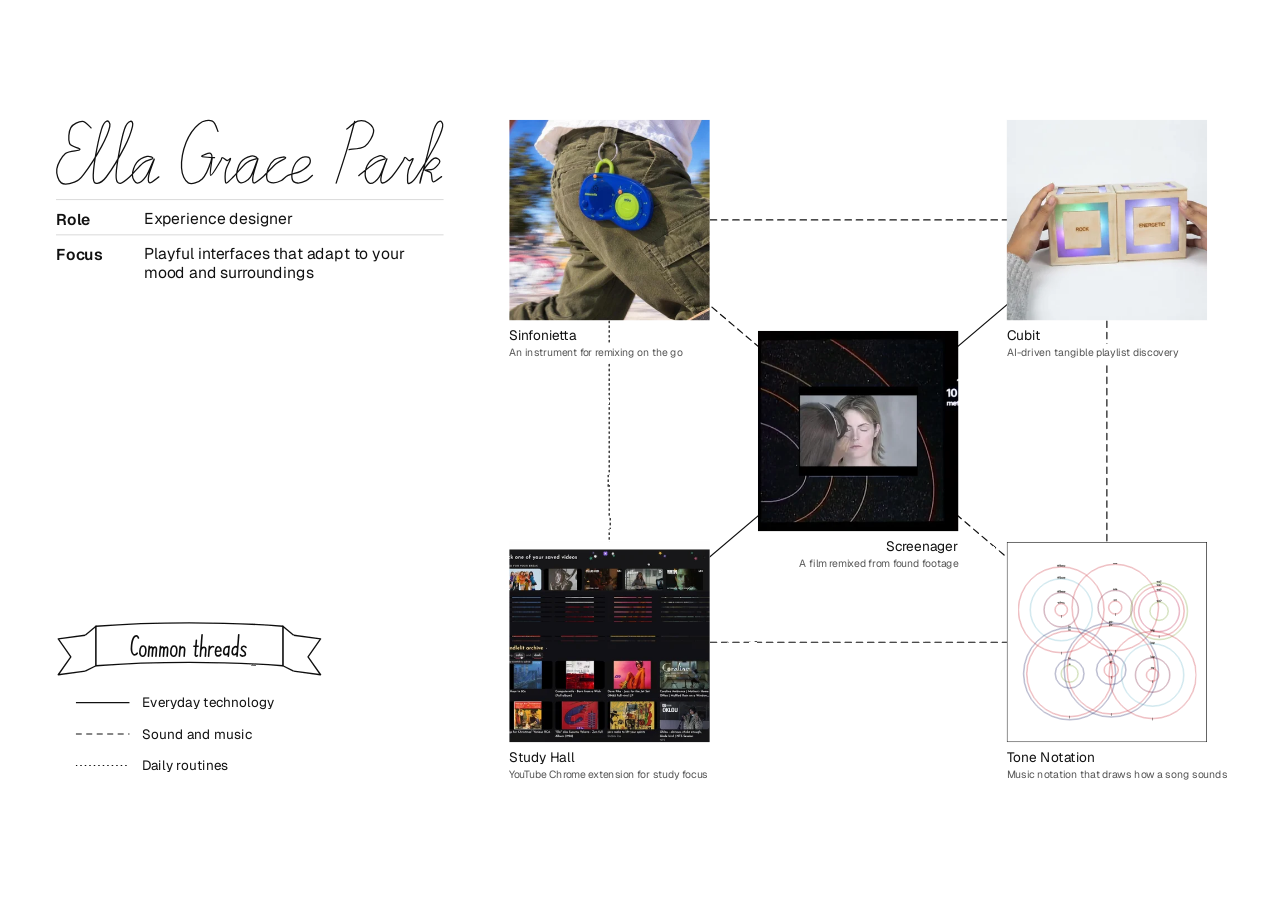
==== commit ee21a0ec: "Dress-up white name edge back; CV BFA" ====
--- a/index.html
+++ b/index.html
@@ -24,8 +24,8 @@
 <meta property="og:image:width" content="1200">
 <meta property="og:image:height" content="630">
 <meta name="twitter:card" content="summary_large_image">
-<link rel="stylesheet" href="style.css?v=1795801427">
-<!--fresh--><script>(()=>{const B="1795801427";const N=performance.getEntriesByType&&performance.getEntriesByType("navigation")[0];if(N&&N.type==="back_forward")return;fetch("version.json?t="+Date.now(),{cache:"no-store"}).then(r=>r.json()).then(j=>{if(!j.v||j.v===B)return;const u=new URL(location.href);if(u.searchParams.get("v")===j.v)return;u.searchParams.set("v",j.v);location.replace(u)}).catch(()=>{})})()</script><!--/fresh-->
+<link rel="stylesheet" href="style.css?v=1795801813">
+<!--fresh--><script>(()=>{const B="1795801813";const N=performance.getEntriesByType&&performance.getEntriesByType("navigation")[0];if(N&&N.type==="back_forward")return;fetch("version.json?t="+Date.now(),{cache:"no-store"}).then(r=>r.json()).then(j=>{if(!j.v||j.v===B)return;const u=new URL(location.href);if(u.searchParams.get("v")===j.v)return;u.searchParams.set("v",j.v);location.replace(u)}).catch(()=>{})})()</script><!--/fresh-->
 </head>
 <body>
 
@@ -68,28 +68,28 @@
         <line data-seg="BR-C"  x1="670" y1="710" x2="410" y2="418"/>
       </svg>
 
-      <a class="proj" data-id="sinfonietta" data-imgs="assets/sinfonietta/intro-art.webp assets/sinfonietta/build-1.webp assets/sinfonietta/build-4.webp assets/sinfonietta/build-7.webp assets/sinfonietta/map-6.webp" data-themes="tech sound daily" href="projects/sinfonietta.html?v=1795801427">
-        <div class="thumb"><img src="assets/thumb-sinfonietta.webp?v=1795801427" alt="Sinfonietta clipped to a pocket"></div>
+      <a class="proj" data-id="sinfonietta" data-imgs="assets/sinfonietta/intro-art.webp assets/sinfonietta/build-1.webp assets/sinfonietta/build-4.webp assets/sinfonietta/build-7.webp assets/sinfonietta/map-6.webp" data-themes="tech sound daily" href="projects/sinfonietta.html?v=1795801813">
+        <div class="thumb"><img src="assets/thumb-sinfonietta.webp?v=1795801813" alt="Sinfonietta clipped to a pocket"></div>
         <span class="label"><span class="pname">Sinfonietta</span> <span class="arrow">→</span></span>
         <span class="what">An instrument for remixing on the go</span>
       </a>
-      <a class="proj" data-id="cubit" data-video="assets/video/cubit-demo.mp4" data-start="6" data-poster="assets/video/cubit-demo.jpg?v=1795801427" data-themes="tech sound" href="projects/cubit.html?v=1795801427">
-        <div class="thumb"><img src="assets/thumb-cubit.webp?v=1795801427" alt="Two glowing Cubit cubes"></div>
+      <a class="proj" data-id="cubit" data-video="assets/video/cubit-demo.mp4" data-start="6" data-poster="assets/video/cubit-demo.jpg?v=1795801813" data-themes="tech sound" href="projects/cubit.html?v=1795801813">
+        <div class="thumb"><img src="assets/thumb-cubit.webp?v=1795801813" alt="Two glowing Cubit cubes"></div>
         <span class="label"><span class="pname">Cubit</span> <span class="arrow">→</span></span>
         <span class="what">AI-driven tangible playlist discovery</span>
       </a>
-      <a class="proj" data-id="screenager" data-imgs="assets/screenager/film-still.webp assets/screenager/still-person.webp assets/screenager/still-city.webp assets/screenager/still-planet.webp assets/screenager/still-face.webp" data-themes="tech" href="projects/screenager.html?v=1795801427">
-        <div class="thumb"><img src="assets/thumb-screenager.webp?v=1795801427" alt="Film still from Screenager"></div>
+      <a class="proj" data-id="screenager" data-imgs="assets/screenager/film-still.webp assets/screenager/still-person.webp assets/screenager/still-city.webp assets/screenager/still-planet.webp assets/screenager/still-face.webp" data-themes="tech" href="projects/screenager.html?v=1795801813">
+        <div class="thumb"><img src="assets/thumb-screenager.webp?v=1795801813" alt="Film still from Screenager"></div>
         <span class="label"><span class="pname">Screenager</span> <span class="arrow">→</span></span>
         <span class="what">A film remixed from found footage</span>
       </a>
-      <a class="proj" data-id="study-hall" data-video="assets/video/studyhall-demo.mp4" data-poster="assets/video/studyhall-demo.jpg?v=1795801427" data-themes="tech daily" href="projects/study-hall.html?v=1795801427">
-        <div class="thumb"><img src="assets/thumb-studyhall.webp?v=1795801427" alt="Study Hall screens"></div>
+      <a class="proj" data-id="study-hall" data-video="assets/video/studyhall-demo.mp4" data-poster="assets/video/studyhall-demo.jpg?v=1795801813" data-themes="tech daily" href="projects/study-hall.html?v=1795801813">
+        <div class="thumb"><img src="assets/thumb-studyhall.webp?v=1795801813" alt="Study Hall screens"></div>
         <span class="label"><span class="pname">Study Hall</span> <span class="arrow">→</span></span>
         <span class="what">YouTube Chrome extension for study focus</span>
       </a>
-      <a class="proj" data-id="tone-notation" data-imgs="assets/tone-notation/tile-two-rows.svg assets/tone-notation/song.svg assets/tone-notation/sketch-1-3.svg assets/tone-notation/card-2-1.svg assets/tone-notation/card-1-2.svg" data-themes="tech sound" href="projects/tone-notation.html?v=1795801427">
-        <div class="thumb"><img src="assets/tone-notation/tile-two-rows.svg?v=1795801427" class="thumb-whole" alt="Ring notation for Hide and Seek"></div>
+      <a class="proj" data-id="tone-notation" data-imgs="assets/tone-notation/tile-two-rows.svg assets/tone-notation/song.svg assets/tone-notation/sketch-1-3.svg assets/tone-notation/card-2-1.svg assets/tone-notation/card-1-2.svg" data-themes="tech sound" href="projects/tone-notation.html?v=1795801813">
+        <div class="thumb"><img src="assets/tone-notation/tile-two-rows.svg?v=1795801813" class="thumb-whole" alt="Ring notation for Hide and Seek"></div>
         <span class="label"><span class="pname">Tone Notation</span> <span class="arrow">→</span></span>
         <span class="what">Music notation that draws how a song sounds</span>
       </a>
@@ -130,7 +130,7 @@
       </div>
 
       <div class="namecard">
-        <a class="name-link" href="about.html?v=1795801427" aria-label="Ella Grace Park — about me">
+        <a class="name-link" href="about.html?v=1795801813" aria-label="Ella Grace Park — about me">
           <svg class="name-svg" viewBox="0 0 566 95" width="566" height="95" aria-hidden="true" focusable="false">
             <path pathLength="1" style="--i:0" d="M51.2466 11.7758C49.1522 10.1869 43.3745 2.53138 38.4634 2.38693C33.4801 2.31471 24.7412 5.9258 21.6357 11.2702C18.5301 16.6146 17.5913 29.2535 19.8301 34.5979C21.9968 39.9423 35.8634 40.8812 34.8523 43.3367C33.8412 45.7923 19.3246 44.4923 13.6913 49.2589C8.1302 53.9533 2.13579 64.6422 1.12468 71.7921C0.113574 78.9421 3.36356 88.9087 7.62465 92.0865C11.8857 95.2642 21.3468 93.0253 26.8357 90.9309C32.2523 88.8365 33.9134 88.1143 40.4134 79.5199C46.9855 70.9977 59.841 51.0645 66.1966 39.4367C72.4799 27.809 77.1743 16.1813 78.4743 9.89801C79.7743 3.68693 76.0187 1.23138 74.0687 1.80916C72.0465 2.45916 69.3021 4.62581 66.4854 13.5813C63.741 22.4646 59.2633 43.3367 57.241 55.2533C55.2911 67.2422 53.9911 79.0865 54.4244 85.3698C54.8577 91.5809 56.8077 93.0976 59.9855 92.7365C63.091 92.4476 66.6299 92.3754 73.3465 83.4921C80.0632 74.6088 93.7853 51.7867 100.141 39.4367C106.569 27.159 110.252 15.748 111.696 9.5369C113.069 3.32582 110.469 1.59249 108.519 2.24249C106.569 2.89249 103.03 4.62581 100.069 13.3647C97.1075 22.1035 92.9186 42.8312 90.8964 54.7478C88.802 66.7366 87.3576 78.6532 87.8631 85.0087C88.3687 91.3642 90.6798 93.0976 93.9297 92.8809C97.1797 92.592 101.874 88.4754 107.363 83.4921C112.924 78.5088 121.446 67.3866 127.152 62.9088C132.785 58.3589 140.368 57.9978 141.307 56.4089C142.318 54.8922 136.83 52.5089 132.93 53.52C129.03 54.4589 121.302 57.9255 117.763 62.4755C114.224 67.0255 111.407 75.9088 111.552 80.8921C111.696 85.8754 115.307 92.2309 118.63 92.5198C121.88 92.8087 127.224 88.4754 131.413 82.6254C135.53 76.7754 142.679 57.42 143.402 57.2755C144.052 57.0589 136.396 75.6921 135.385 81.4699C134.302 87.3198 134.518 91.7976 136.974 92.0865C139.429 92.3754 147.952 84.7921 150.191 83.3476"/>
             <path pathLength="1" style="--i:1" d="M236.568 16.9035C235.196 14.3757 232.957 3.68691 228.335 1.88136C223.712 0.00359376 215.19 0.725812 208.835 5.92579C202.479 11.0535 194.318 22.1035 190.057 32.8645C185.796 43.6256 182.835 60.5255 183.34 70.4199C183.846 80.3143 188.179 89.342 193.163 92.0142C198.218 94.6864 207.968 91.5809 213.529 86.3087C219.018 81.1087 224.362 66.6644 226.385 60.4533C228.407 54.17 227.757 50.0533 225.518 48.8978C223.279 47.7422 211.868 52.2922 212.879 53.3755C213.818 54.4589 228.407 55.0366 231.512 55.3255"/>
@@ -154,7 +154,7 @@
 
 <!-- Small screens: same content, stacked -->
 <main class="home-mobile">
-  <a class="name-link-m" href="about.html?v=1795801427" aria-label="Ella Grace Park, about me">
+  <a class="name-link-m" href="about.html?v=1795801813" aria-label="Ella Grace Park, about me">
     <svg class="name-svg" viewBox="0 0 566 95" width="566" height="95" aria-hidden="true" focusable="false">
           <path pathLength="1" style="--i:0" d="M51.2466 11.7758C49.1522 10.1869 43.3745 2.53138 38.4634 2.38693C33.4801 2.31471 24.7412 5.9258 21.6357 11.2702C18.5301 16.6146 17.5913 29.2535 19.8301 34.5979C21.9968 39.9423 35.8634 40.8812 34.8523 43.3367C33.8412 45.7923 19.3246 44.4923 13.6913 49.2589C8.1302 53.9533 2.13579 64.6422 1.12468 71.7921C0.113574 78.9421 3.36356 88.9087 7.62465 92.0865C11.8857 95.2642 21.3468 93.0253 26.8357 90.9309C32.2523 88.8365 33.9134 88.1143 40.4134 79.5199C46.9855 70.9977 59.841 51.0645 66.1966 39.4367C72.4799 27.809 77.1743 16.1813 78.4743 9.89801C79.7743 3.68693 76.0187 1.23138 74.0687 1.80916C72.0465 2.45916 69.3021 4.62581 66.4854 13.5813C63.741 22.4646 59.2633 43.3367 57.241 55.2533C55.2911 67.2422 53.9911 79.0865 54.4244 85.3698C54.8577 91.5809 56.8077 93.0976 59.9855 92.7365C63.091 92.4476 66.6299 92.3754 73.3465 83.4921C80.0632 74.6088 93.7853 51.7867 100.141 39.4367C106.569 27.159 110.252 15.748 111.696 9.5369C113.069 3.32582 110.469 1.59249 108.519 2.24249C106.569 2.89249 103.03 4.62581 100.069 13.3647C97.1075 22.1035 92.9186 42.8312 90.8964 54.7478C88.802 66.7366 87.3576 78.6532 87.8631 85.0087C88.3687 91.3642 90.6798 93.0976 93.9297 92.8809C97.1797 92.592 101.874 88.4754 107.363 83.4921C112.924 78.5088 121.446 67.3866 127.152 62.9088C132.785 58.3589 140.368 57.9978 141.307 56.4089C142.318 54.8922 136.83 52.5089 132.93 53.52C129.03 54.4589 121.302 57.9255 117.763 62.4755C114.224 67.0255 111.407 75.9088 111.552 80.8921C111.696 85.8754 115.307 92.2309 118.63 92.5198C121.88 92.8087 127.224 88.4754 131.413 82.6254C135.53 76.7754 142.679 57.42 143.402 57.2755C144.052 57.0589 136.396 75.6921 135.385 81.4699C134.302 87.3198 134.518 91.7976 136.974 92.0865C139.429 92.3754 147.952 84.7921 150.191 83.3476"/>
           <path pathLength="1" style="--i:1" d="M236.568 16.9035C235.196 14.3757 232.957 3.68691 228.335 1.88136C223.712 0.00359376 215.19 0.725812 208.835 5.92579C202.479 11.0535 194.318 22.1035 190.057 32.8645C185.796 43.6256 182.835 60.5255 183.34 70.4199C183.846 80.3143 188.179 89.342 193.163 92.0142C198.218 94.6864 207.968 91.5809 213.529 86.3087C219.018 81.1087 224.362 66.6644 226.385 60.4533C228.407 54.17 227.757 50.0533 225.518 48.8978C223.279 47.7422 211.868 52.2922 212.879 53.3755C213.818 54.4589 228.407 55.0366 231.512 55.3255"/>
@@ -165,11 +165,11 @@
         </svg>
   </a>
   <div class="grid">
-    <a href="projects/sinfonietta.html?v=1795801427"><img src="assets/thumb-sinfonietta.webp?v=1795801427" alt="">Sinfonietta<small>An instrument for remixing on the go</small></a>
-    <a href="projects/cubit.html?v=1795801427"><img src="assets/thumb-cubit.webp?v=1795801427" alt="">Cubit<small>AI-driven tangible playlist discovery</small></a>
-    <a href="projects/screenager.html?v=1795801427"><img src="assets/thumb-screenager.webp?v=1795801427" alt="">Screenager<small>A film remixed from found footage</small></a>
-    <a href="projects/study-hall.html?v=1795801427"><img src="assets/thumb-studyhall.webp?v=1795801427" alt="">Study Hall<small>YouTube Chrome extension for study focus</small></a>
-    <a href="projects/tone-notation.html?v=1795801427"><img src="assets/tone-notation/tile-two-rows.svg?v=1795801427" class="thumb-whole" alt="">Tone Notation<small>Music notation that draws how a song sounds</small></a>
+    <a href="projects/sinfonietta.html?v=1795801813"><img src="assets/thumb-sinfonietta.webp?v=1795801813" alt="">Sinfonietta<small>An instrument for remixing on the go</small></a>
+    <a href="projects/cubit.html?v=1795801813"><img src="assets/thumb-cubit.webp?v=1795801813" alt="">Cubit<small>AI-driven tangible playlist discovery</small></a>
+    <a href="projects/screenager.html?v=1795801813"><img src="assets/thumb-screenager.webp?v=1795801813" alt="">Screenager<small>A film remixed from found footage</small></a>
+    <a href="projects/study-hall.html?v=1795801813"><img src="assets/thumb-studyhall.webp?v=1795801813" alt="">Study Hall<small>YouTube Chrome extension for study focus</small></a>
+    <a href="projects/tone-notation.html?v=1795801813"><img src="assets/tone-notation/tile-two-rows.svg?v=1795801813" class="thumb-whole" alt="">Tone Notation<small>Music notation that draws how a song sounds</small></a>
   </div>
   <dl>
     <dt>Role</dt><dd>Experience designer</dd>
--- a/style.css
+++ b/style.css
@@ -2041,7 +2041,7 @@
 .doll .doll-floor { z-index: 0 !important; }
 .doll .tray.box { z-index: 2 !important; }
 .doll .piece.in-tray { z-index: 3 !important; }
-.doll .piece-label.in-tray { z-index: 2 !important; }   /* the name's soft white fade sits behind the item, not over it */
+.doll .piece-label.in-tray { z-index: 4 !important; }
 /* CV right column: no big gaps between sections; instead a little more room between lines, so it fills naturally */
 .cv-dialog .cv.cv-2col > .cv-col-fill { justify-content: flex-start !important; }
 .cv-dialog .cv.cv-2col > .cv-col-fill .kv, .cv-dialog .cv.cv-2col > .cv-col-fill .small-kv { line-height: var(--cv-lh, 1.45); row-gap: var(--cv-rg, 8px); }
@@ -2064,8 +2064,6 @@
   }
   .about .letter .letter-hand-wrap.for-phone .place.show .sticker { transform: translate(0, -58%) scale(1.8) rotate(0deg) !important; z-index: 6; }
 }
-/* item names: a thin white edge only, so it no longer covers the items */
-.doll .piece-label .hand path.halo { stroke-width: 2.2 !important; }
 /* the connecting lines may run past the old map area (the map now sits on the right) */
 .board .links { overflow: visible; }
 /* About: the content fades in once laid out */
@@ -2119,6 +2117,9 @@
   .cv-dialog .cv.cv-2col .cv-col-fill > section:first-child h3 { position: relative; top: calc((12.5px - 12.5px) * 0.35); }
   /* everything that isn't a title is one size: contact info, dates, places, descriptions, bullets, right column */
   .cv-dialog .cv.cv-2col .cv-col :is(.kv, .small-kv, .when, .when small, .what, .what p, .what ul) { font-size: 12.5px; }   /* school and job names too */
+  /* school and job names and the place are bold (same size); the lines under them stay regular */
+  .cv-dialog .cv.cv-2col .cv-col .what, .cv-dialog .cv.cv-2col .cv-col .when small { font-weight: 600; }
+  .cv-dialog .cv.cv-2col .cv-col .what :is(p, ul, li) { font-weight: 400; }
   .cv-dialog .cv.cv-2col .cv-col:not(.cv-col-fill) :is(.kv, .entry) { grid-template-columns: 92px 1fr; column-gap: 10px; }   /* left column: room for the widest date */
   /* Exhibitions heading: same size as Email and on Email's line, so it fits beside the contact info */
   .cv-dialog .cv.cv-2col .cv-col-fill > section:first-child h3 { font-size: 12.5px; font-weight: 600; line-height: 18px !important; }
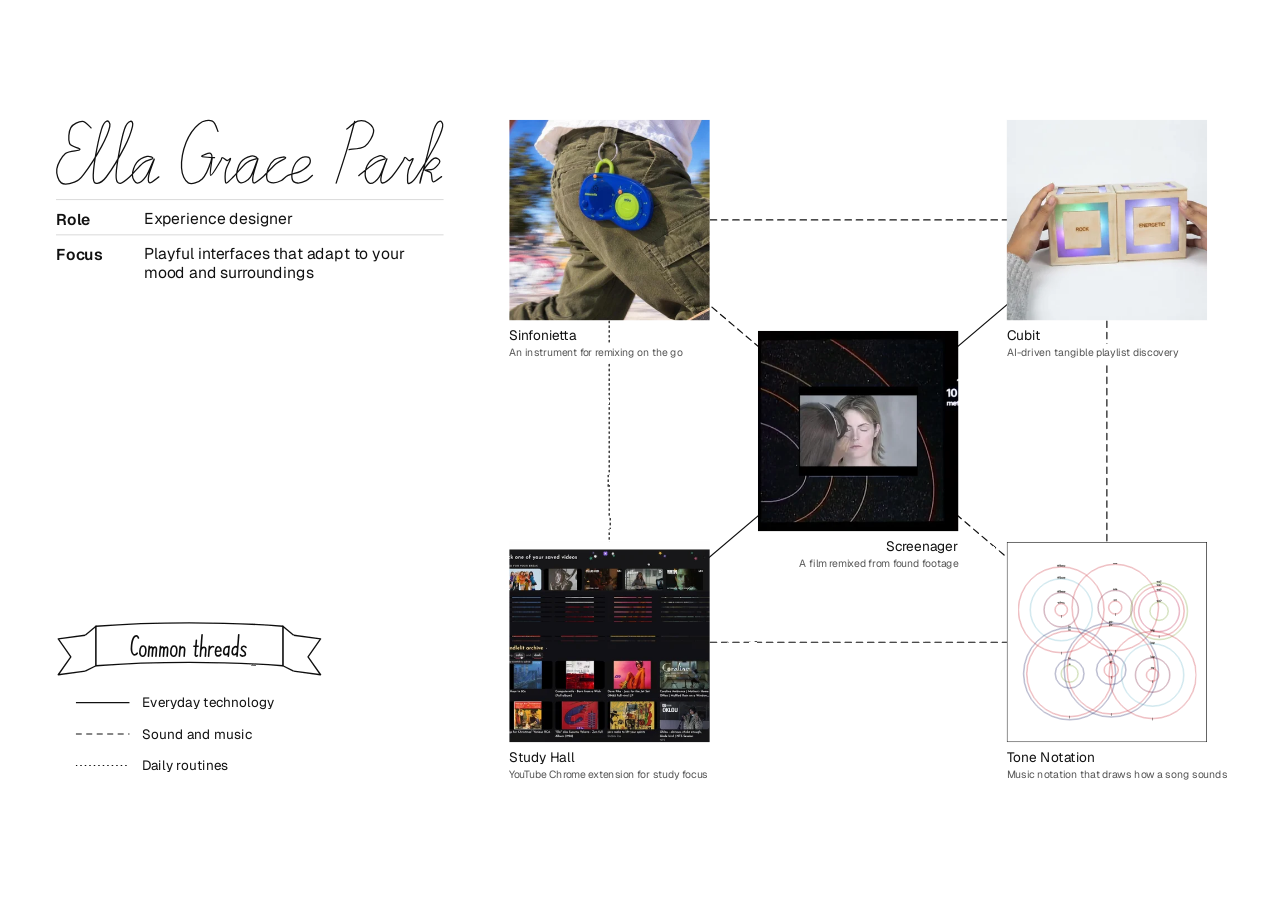
==== commit 473529a4: "Dress-up: white name edge behind the items" ====
--- a/index.html
+++ b/index.html
@@ -24,8 +24,8 @@
 <meta property="og:image:width" content="1200">
 <meta property="og:image:height" content="630">
 <meta name="twitter:card" content="summary_large_image">
-<link rel="stylesheet" href="style.css?v=1795801813">
-<!--fresh--><script>(()=>{const B="1795801813";const N=performance.getEntriesByType&&performance.getEntriesByType("navigation")[0];if(N&&N.type==="back_forward")return;fetch("version.json?t="+Date.now(),{cache:"no-store"}).then(r=>r.json()).then(j=>{if(!j.v||j.v===B)return;const u=new URL(location.href);if(u.searchParams.get("v")===j.v)return;u.searchParams.set("v",j.v);location.replace(u)}).catch(()=>{})})()</script><!--/fresh-->
+<link rel="stylesheet" href="style.css?v=1795802011">
+<!--fresh--><script>(()=>{const B="1795802011";const N=performance.getEntriesByType&&performance.getEntriesByType("navigation")[0];if(N&&N.type==="back_forward")return;fetch("version.json?t="+Date.now(),{cache:"no-store"}).then(r=>r.json()).then(j=>{if(!j.v||j.v===B)return;const u=new URL(location.href);if(u.searchParams.get("v")===j.v)return;u.searchParams.set("v",j.v);location.replace(u)}).catch(()=>{})})()</script><!--/fresh-->
 </head>
 <body>
 
@@ -68,28 +68,28 @@
         <line data-seg="BR-C"  x1="670" y1="710" x2="410" y2="418"/>
       </svg>
 
-      <a class="proj" data-id="sinfonietta" data-imgs="assets/sinfonietta/intro-art.webp assets/sinfonietta/build-1.webp assets/sinfonietta/build-4.webp assets/sinfonietta/build-7.webp assets/sinfonietta/map-6.webp" data-themes="tech sound daily" href="projects/sinfonietta.html?v=1795801813">
-        <div class="thumb"><img src="assets/thumb-sinfonietta.webp?v=1795801813" alt="Sinfonietta clipped to a pocket"></div>
+      <a class="proj" data-id="sinfonietta" data-imgs="assets/sinfonietta/intro-art.webp assets/sinfonietta/build-1.webp assets/sinfonietta/build-4.webp assets/sinfonietta/build-7.webp assets/sinfonietta/map-6.webp" data-themes="tech sound daily" href="projects/sinfonietta.html?v=1795802011">
+        <div class="thumb"><img src="assets/thumb-sinfonietta.webp?v=1795802011" alt="Sinfonietta clipped to a pocket"></div>
         <span class="label"><span class="pname">Sinfonietta</span> <span class="arrow">→</span></span>
         <span class="what">An instrument for remixing on the go</span>
       </a>
-      <a class="proj" data-id="cubit" data-video="assets/video/cubit-demo.mp4" data-start="6" data-poster="assets/video/cubit-demo.jpg?v=1795801813" data-themes="tech sound" href="projects/cubit.html?v=1795801813">
-        <div class="thumb"><img src="assets/thumb-cubit.webp?v=1795801813" alt="Two glowing Cubit cubes"></div>
+      <a class="proj" data-id="cubit" data-video="assets/video/cubit-demo.mp4" data-start="6" data-poster="assets/video/cubit-demo.jpg?v=1795802011" data-themes="tech sound" href="projects/cubit.html?v=1795802011">
+        <div class="thumb"><img src="assets/thumb-cubit.webp?v=1795802011" alt="Two glowing Cubit cubes"></div>
         <span class="label"><span class="pname">Cubit</span> <span class="arrow">→</span></span>
         <span class="what">AI-driven tangible playlist discovery</span>
       </a>
-      <a class="proj" data-id="screenager" data-imgs="assets/screenager/film-still.webp assets/screenager/still-person.webp assets/screenager/still-city.webp assets/screenager/still-planet.webp assets/screenager/still-face.webp" data-themes="tech" href="projects/screenager.html?v=1795801813">
-        <div class="thumb"><img src="assets/thumb-screenager.webp?v=1795801813" alt="Film still from Screenager"></div>
+      <a class="proj" data-id="screenager" data-imgs="assets/screenager/film-still.webp assets/screenager/still-person.webp assets/screenager/still-city.webp assets/screenager/still-planet.webp assets/screenager/still-face.webp" data-themes="tech" href="projects/screenager.html?v=1795802011">
+        <div class="thumb"><img src="assets/thumb-screenager.webp?v=1795802011" alt="Film still from Screenager"></div>
         <span class="label"><span class="pname">Screenager</span> <span class="arrow">→</span></span>
         <span class="what">A film remixed from found footage</span>
       </a>
-      <a class="proj" data-id="study-hall" data-video="assets/video/studyhall-demo.mp4" data-poster="assets/video/studyhall-demo.jpg?v=1795801813" data-themes="tech daily" href="projects/study-hall.html?v=1795801813">
-        <div class="thumb"><img src="assets/thumb-studyhall.webp?v=1795801813" alt="Study Hall screens"></div>
+      <a class="proj" data-id="study-hall" data-video="assets/video/studyhall-demo.mp4" data-poster="assets/video/studyhall-demo.jpg?v=1795802011" data-themes="tech daily" href="projects/study-hall.html?v=1795802011">
+        <div class="thumb"><img src="assets/thumb-studyhall.webp?v=1795802011" alt="Study Hall screens"></div>
         <span class="label"><span class="pname">Study Hall</span> <span class="arrow">→</span></span>
         <span class="what">YouTube Chrome extension for study focus</span>
       </a>
-      <a class="proj" data-id="tone-notation" data-imgs="assets/tone-notation/tile-two-rows.svg assets/tone-notation/song.svg assets/tone-notation/sketch-1-3.svg assets/tone-notation/card-2-1.svg assets/tone-notation/card-1-2.svg" data-themes="tech sound" href="projects/tone-notation.html?v=1795801813">
-        <div class="thumb"><img src="assets/tone-notation/tile-two-rows.svg?v=1795801813" class="thumb-whole" alt="Ring notation for Hide and Seek"></div>
+      <a class="proj" data-id="tone-notation" data-imgs="assets/tone-notation/tile-two-rows.svg assets/tone-notation/song.svg assets/tone-notation/sketch-1-3.svg assets/tone-notation/card-2-1.svg assets/tone-notation/card-1-2.svg" data-themes="tech sound" href="projects/tone-notation.html?v=1795802011">
+        <div class="thumb"><img src="assets/tone-notation/tile-two-rows.svg?v=1795802011" class="thumb-whole" alt="Ring notation for Hide and Seek"></div>
         <span class="label"><span class="pname">Tone Notation</span> <span class="arrow">→</span></span>
         <span class="what">Music notation that draws how a song sounds</span>
       </a>
@@ -130,7 +130,7 @@
       </div>
 
       <div class="namecard">
-        <a class="name-link" href="about.html?v=1795801813" aria-label="Ella Grace Park — about me">
+        <a class="name-link" href="about.html?v=1795802011" aria-label="Ella Grace Park — about me">
           <svg class="name-svg" viewBox="0 0 566 95" width="566" height="95" aria-hidden="true" focusable="false">
             <path pathLength="1" style="--i:0" d="M51.2466 11.7758C49.1522 10.1869 43.3745 2.53138 38.4634 2.38693C33.4801 2.31471 24.7412 5.9258 21.6357 11.2702C18.5301 16.6146 17.5913 29.2535 19.8301 34.5979C21.9968 39.9423 35.8634 40.8812 34.8523 43.3367C33.8412 45.7923 19.3246 44.4923 13.6913 49.2589C8.1302 53.9533 2.13579 64.6422 1.12468 71.7921C0.113574 78.9421 3.36356 88.9087 7.62465 92.0865C11.8857 95.2642 21.3468 93.0253 26.8357 90.9309C32.2523 88.8365 33.9134 88.1143 40.4134 79.5199C46.9855 70.9977 59.841 51.0645 66.1966 39.4367C72.4799 27.809 77.1743 16.1813 78.4743 9.89801C79.7743 3.68693 76.0187 1.23138 74.0687 1.80916C72.0465 2.45916 69.3021 4.62581 66.4854 13.5813C63.741 22.4646 59.2633 43.3367 57.241 55.2533C55.2911 67.2422 53.9911 79.0865 54.4244 85.3698C54.8577 91.5809 56.8077 93.0976 59.9855 92.7365C63.091 92.4476 66.6299 92.3754 73.3465 83.4921C80.0632 74.6088 93.7853 51.7867 100.141 39.4367C106.569 27.159 110.252 15.748 111.696 9.5369C113.069 3.32582 110.469 1.59249 108.519 2.24249C106.569 2.89249 103.03 4.62581 100.069 13.3647C97.1075 22.1035 92.9186 42.8312 90.8964 54.7478C88.802 66.7366 87.3576 78.6532 87.8631 85.0087C88.3687 91.3642 90.6798 93.0976 93.9297 92.8809C97.1797 92.592 101.874 88.4754 107.363 83.4921C112.924 78.5088 121.446 67.3866 127.152 62.9088C132.785 58.3589 140.368 57.9978 141.307 56.4089C142.318 54.8922 136.83 52.5089 132.93 53.52C129.03 54.4589 121.302 57.9255 117.763 62.4755C114.224 67.0255 111.407 75.9088 111.552 80.8921C111.696 85.8754 115.307 92.2309 118.63 92.5198C121.88 92.8087 127.224 88.4754 131.413 82.6254C135.53 76.7754 142.679 57.42 143.402 57.2755C144.052 57.0589 136.396 75.6921 135.385 81.4699C134.302 87.3198 134.518 91.7976 136.974 92.0865C139.429 92.3754 147.952 84.7921 150.191 83.3476"/>
             <path pathLength="1" style="--i:1" d="M236.568 16.9035C235.196 14.3757 232.957 3.68691 228.335 1.88136C223.712 0.00359376 215.19 0.725812 208.835 5.92579C202.479 11.0535 194.318 22.1035 190.057 32.8645C185.796 43.6256 182.835 60.5255 183.34 70.4199C183.846 80.3143 188.179 89.342 193.163 92.0142C198.218 94.6864 207.968 91.5809 213.529 86.3087C219.018 81.1087 224.362 66.6644 226.385 60.4533C228.407 54.17 227.757 50.0533 225.518 48.8978C223.279 47.7422 211.868 52.2922 212.879 53.3755C213.818 54.4589 228.407 55.0366 231.512 55.3255"/>
@@ -154,7 +154,7 @@
 
 <!-- Small screens: same content, stacked -->
 <main class="home-mobile">
-  <a class="name-link-m" href="about.html?v=1795801813" aria-label="Ella Grace Park, about me">
+  <a class="name-link-m" href="about.html?v=1795802011" aria-label="Ella Grace Park, about me">
     <svg class="name-svg" viewBox="0 0 566 95" width="566" height="95" aria-hidden="true" focusable="false">
           <path pathLength="1" style="--i:0" d="M51.2466 11.7758C49.1522 10.1869 43.3745 2.53138 38.4634 2.38693C33.4801 2.31471 24.7412 5.9258 21.6357 11.2702C18.5301 16.6146 17.5913 29.2535 19.8301 34.5979C21.9968 39.9423 35.8634 40.8812 34.8523 43.3367C33.8412 45.7923 19.3246 44.4923 13.6913 49.2589C8.1302 53.9533 2.13579 64.6422 1.12468 71.7921C0.113574 78.9421 3.36356 88.9087 7.62465 92.0865C11.8857 95.2642 21.3468 93.0253 26.8357 90.9309C32.2523 88.8365 33.9134 88.1143 40.4134 79.5199C46.9855 70.9977 59.841 51.0645 66.1966 39.4367C72.4799 27.809 77.1743 16.1813 78.4743 9.89801C79.7743 3.68693 76.0187 1.23138 74.0687 1.80916C72.0465 2.45916 69.3021 4.62581 66.4854 13.5813C63.741 22.4646 59.2633 43.3367 57.241 55.2533C55.2911 67.2422 53.9911 79.0865 54.4244 85.3698C54.8577 91.5809 56.8077 93.0976 59.9855 92.7365C63.091 92.4476 66.6299 92.3754 73.3465 83.4921C80.0632 74.6088 93.7853 51.7867 100.141 39.4367C106.569 27.159 110.252 15.748 111.696 9.5369C113.069 3.32582 110.469 1.59249 108.519 2.24249C106.569 2.89249 103.03 4.62581 100.069 13.3647C97.1075 22.1035 92.9186 42.8312 90.8964 54.7478C88.802 66.7366 87.3576 78.6532 87.8631 85.0087C88.3687 91.3642 90.6798 93.0976 93.9297 92.8809C97.1797 92.592 101.874 88.4754 107.363 83.4921C112.924 78.5088 121.446 67.3866 127.152 62.9088C132.785 58.3589 140.368 57.9978 141.307 56.4089C142.318 54.8922 136.83 52.5089 132.93 53.52C129.03 54.4589 121.302 57.9255 117.763 62.4755C114.224 67.0255 111.407 75.9088 111.552 80.8921C111.696 85.8754 115.307 92.2309 118.63 92.5198C121.88 92.8087 127.224 88.4754 131.413 82.6254C135.53 76.7754 142.679 57.42 143.402 57.2755C144.052 57.0589 136.396 75.6921 135.385 81.4699C134.302 87.3198 134.518 91.7976 136.974 92.0865C139.429 92.3754 147.952 84.7921 150.191 83.3476"/>
           <path pathLength="1" style="--i:1" d="M236.568 16.9035C235.196 14.3757 232.957 3.68691 228.335 1.88136C223.712 0.00359376 215.19 0.725812 208.835 5.92579C202.479 11.0535 194.318 22.1035 190.057 32.8645C185.796 43.6256 182.835 60.5255 183.34 70.4199C183.846 80.3143 188.179 89.342 193.163 92.0142C198.218 94.6864 207.968 91.5809 213.529 86.3087C219.018 81.1087 224.362 66.6644 226.385 60.4533C228.407 54.17 227.757 50.0533 225.518 48.8978C223.279 47.7422 211.868 52.2922 212.879 53.3755C213.818 54.4589 228.407 55.0366 231.512 55.3255"/>
@@ -165,11 +165,11 @@
         </svg>
   </a>
   <div class="grid">
-    <a href="projects/sinfonietta.html?v=1795801813"><img src="assets/thumb-sinfonietta.webp?v=1795801813" alt="">Sinfonietta<small>An instrument for remixing on the go</small></a>
-    <a href="projects/cubit.html?v=1795801813"><img src="assets/thumb-cubit.webp?v=1795801813" alt="">Cubit<small>AI-driven tangible playlist discovery</small></a>
-    <a href="projects/screenager.html?v=1795801813"><img src="assets/thumb-screenager.webp?v=1795801813" alt="">Screenager<small>A film remixed from found footage</small></a>
-    <a href="projects/study-hall.html?v=1795801813"><img src="assets/thumb-studyhall.webp?v=1795801813" alt="">Study Hall<small>YouTube Chrome extension for study focus</small></a>
-    <a href="projects/tone-notation.html?v=1795801813"><img src="assets/tone-notation/tile-two-rows.svg?v=1795801813" class="thumb-whole" alt="">Tone Notation<small>Music notation that draws how a song sounds</small></a>
+    <a href="projects/sinfonietta.html?v=1795802011"><img src="assets/thumb-sinfonietta.webp?v=1795802011" alt="">Sinfonietta<small>An instrument for remixing on the go</small></a>
+    <a href="projects/cubit.html?v=1795802011"><img src="assets/thumb-cubit.webp?v=1795802011" alt="">Cubit<small>AI-driven tangible playlist discovery</small></a>
+    <a href="projects/screenager.html?v=1795802011"><img src="assets/thumb-screenager.webp?v=1795802011" alt="">Screenager<small>A film remixed from found footage</small></a>
+    <a href="projects/study-hall.html?v=1795802011"><img src="assets/thumb-studyhall.webp?v=1795802011" alt="">Study Hall<small>YouTube Chrome extension for study focus</small></a>
+    <a href="projects/tone-notation.html?v=1795802011"><img src="assets/tone-notation/tile-two-rows.svg?v=1795802011" class="thumb-whole" alt="">Tone Notation<small>Music notation that draws how a song sounds</small></a>
   </div>
   <dl>
     <dt>Role</dt><dd>Experience designer</dd>
--- a/style.css
+++ b/style.css
@@ -2041,7 +2041,7 @@
 .doll .doll-floor { z-index: 0 !important; }
 .doll .tray.box { z-index: 2 !important; }
 .doll .piece.in-tray { z-index: 3 !important; }
-.doll .piece-label.in-tray { z-index: 4 !important; }
+.doll .piece-label.in-tray { z-index: 2 !important; }   /* the name's thick white edge sits behind the item, so it never covers it */
 /* CV right column: no big gaps between sections; instead a little more room between lines, so it fills naturally */
 .cv-dialog .cv.cv-2col > .cv-col-fill { justify-content: flex-start !important; }
 .cv-dialog .cv.cv-2col > .cv-col-fill .kv, .cv-dialog .cv.cv-2col > .cv-col-fill .small-kv { line-height: var(--cv-lh, 1.45); row-gap: var(--cv-rg, 8px); }
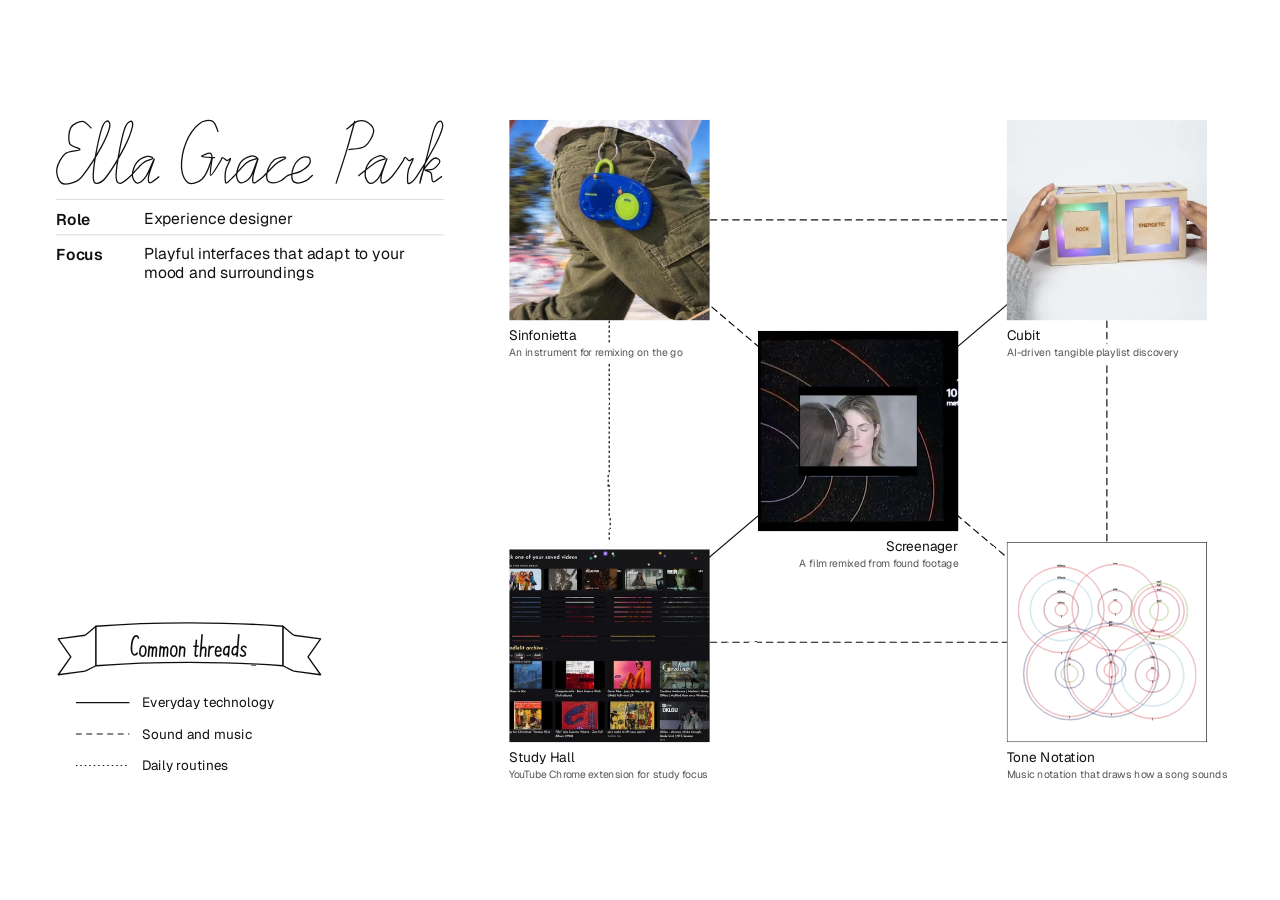
==== commit 2213a40a: "Study Hall: playlist tile enlarges to a full screen" ====
--- a/index.html
+++ b/index.html
@@ -24,8 +24,8 @@
 <meta property="og:image:width" content="1200">
 <meta property="og:image:height" content="630">
 <meta name="twitter:card" content="summary_large_image">
-<link rel="stylesheet" href="style.css?v=1795802011">
-<!--fresh--><script>(()=>{const B="1795802011";const N=performance.getEntriesByType&&performance.getEntriesByType("navigation")[0];if(N&&N.type==="back_forward")return;fetch("version.json?t="+Date.now(),{cache:"no-store"}).then(r=>r.json()).then(j=>{if(!j.v||j.v===B)return;const u=new URL(location.href);if(u.searchParams.get("v")===j.v)return;u.searchParams.set("v",j.v);location.replace(u)}).catch(()=>{})})()</script><!--/fresh-->
+<link rel="stylesheet" href="style.css?v=1795870194">
+<!--fresh--><script>(()=>{const B="1795870194";const N=performance.getEntriesByType&&performance.getEntriesByType("navigation")[0];if(N&&N.type==="back_forward")return;fetch("version.json?t="+Date.now(),{cache:"no-store"}).then(r=>r.json()).then(j=>{if(!j.v||j.v===B)return;const u=new URL(location.href);if(u.searchParams.get("v")===j.v)return;u.searchParams.set("v",j.v);location.replace(u)}).catch(()=>{})})()</script><!--/fresh-->
 </head>
 <body>
 
@@ -68,28 +68,28 @@
         <line data-seg="BR-C"  x1="670" y1="710" x2="410" y2="418"/>
       </svg>
 
-      <a class="proj" data-id="sinfonietta" data-imgs="assets/sinfonietta/intro-art.webp assets/sinfonietta/build-1.webp assets/sinfonietta/build-4.webp assets/sinfonietta/build-7.webp assets/sinfonietta/map-6.webp" data-themes="tech sound daily" href="projects/sinfonietta.html?v=1795802011">
-        <div class="thumb"><img src="assets/thumb-sinfonietta.webp?v=1795802011" alt="Sinfonietta clipped to a pocket"></div>
+      <a class="proj" data-id="sinfonietta" data-imgs="assets/sinfonietta/intro-art.webp assets/sinfonietta/build-1.webp assets/sinfonietta/build-4.webp assets/sinfonietta/build-7.webp assets/sinfonietta/map-6.webp" data-themes="tech sound daily" href="projects/sinfonietta.html?v=1795870194">
+        <div class="thumb"><img src="assets/thumb-sinfonietta.webp?v=1795870194" alt="Sinfonietta clipped to a pocket"></div>
         <span class="label"><span class="pname">Sinfonietta</span> <span class="arrow">→</span></span>
         <span class="what">An instrument for remixing on the go</span>
       </a>
-      <a class="proj" data-id="cubit" data-video="assets/video/cubit-demo.mp4" data-start="6" data-poster="assets/video/cubit-demo.jpg?v=1795802011" data-themes="tech sound" href="projects/cubit.html?v=1795802011">
-        <div class="thumb"><img src="assets/thumb-cubit.webp?v=1795802011" alt="Two glowing Cubit cubes"></div>
+      <a class="proj" data-id="cubit" data-video="assets/video/cubit-demo.mp4" data-start="6" data-poster="assets/video/cubit-demo.jpg?v=1795870194" data-themes="tech sound" href="projects/cubit.html?v=1795870194">
+        <div class="thumb"><img src="assets/thumb-cubit.webp?v=1795870194" alt="Two glowing Cubit cubes"></div>
         <span class="label"><span class="pname">Cubit</span> <span class="arrow">→</span></span>
         <span class="what">AI-driven tangible playlist discovery</span>
       </a>
-      <a class="proj" data-id="screenager" data-imgs="assets/screenager/film-still.webp assets/screenager/still-person.webp assets/screenager/still-city.webp assets/screenager/still-planet.webp assets/screenager/still-face.webp" data-themes="tech" href="projects/screenager.html?v=1795802011">
-        <div class="thumb"><img src="assets/thumb-screenager.webp?v=1795802011" alt="Film still from Screenager"></div>
+      <a class="proj" data-id="screenager" data-imgs="assets/screenager/film-still.webp assets/screenager/still-person.webp assets/screenager/still-city.webp assets/screenager/still-planet.webp assets/screenager/still-face.webp" data-themes="tech" href="projects/screenager.html?v=1795870194">
+        <div class="thumb"><img src="assets/thumb-screenager.webp?v=1795870194" alt="Film still from Screenager"></div>
         <span class="label"><span class="pname">Screenager</span> <span class="arrow">→</span></span>
         <span class="what">A film remixed from found footage</span>
       </a>
-      <a class="proj" data-id="study-hall" data-video="assets/video/studyhall-demo.mp4" data-poster="assets/video/studyhall-demo.jpg?v=1795802011" data-themes="tech daily" href="projects/study-hall.html?v=1795802011">
-        <div class="thumb"><img src="assets/thumb-studyhall.webp?v=1795802011" alt="Study Hall screens"></div>
+      <a class="proj" data-id="study-hall" data-video="assets/video/studyhall-demo.mp4" data-poster="assets/video/studyhall-demo.jpg?v=1795870194" data-themes="tech daily" href="projects/study-hall.html?v=1795870194">
+        <div class="thumb"><img src="assets/thumb-studyhall.webp?v=1795870194" alt="Study Hall screens"></div>
         <span class="label"><span class="pname">Study Hall</span> <span class="arrow">→</span></span>
         <span class="what">YouTube Chrome extension for study focus</span>
       </a>
-      <a class="proj" data-id="tone-notation" data-imgs="assets/tone-notation/tile-two-rows.svg assets/tone-notation/song.svg assets/tone-notation/sketch-1-3.svg assets/tone-notation/card-2-1.svg assets/tone-notation/card-1-2.svg" data-themes="tech sound" href="projects/tone-notation.html?v=1795802011">
-        <div class="thumb"><img src="assets/tone-notation/tile-two-rows.svg?v=1795802011" class="thumb-whole" alt="Ring notation for Hide and Seek"></div>
+      <a class="proj" data-id="tone-notation" data-imgs="assets/tone-notation/tile-two-rows.svg assets/tone-notation/song.svg assets/tone-notation/sketch-1-3.svg assets/tone-notation/card-2-1.svg assets/tone-notation/card-1-2.svg" data-themes="tech sound" href="projects/tone-notation.html?v=1795870194">
+        <div class="thumb"><img src="assets/tone-notation/tile-two-rows.svg?v=1795870194" class="thumb-whole" alt="Ring notation for Hide and Seek"></div>
         <span class="label"><span class="pname">Tone Notation</span> <span class="arrow">→</span></span>
         <span class="what">Music notation that draws how a song sounds</span>
       </a>
@@ -130,7 +130,7 @@
       </div>
 
       <div class="namecard">
-        <a class="name-link" href="about.html?v=1795802011" aria-label="Ella Grace Park — about me">
+        <a class="name-link" href="about.html?v=1795870194" aria-label="Ella Grace Park — about me">
           <svg class="name-svg" viewBox="0 0 566 95" width="566" height="95" aria-hidden="true" focusable="false">
             <path pathLength="1" style="--i:0" d="M51.2466 11.7758C49.1522 10.1869 43.3745 2.53138 38.4634 2.38693C33.4801 2.31471 24.7412 5.9258 21.6357 11.2702C18.5301 16.6146 17.5913 29.2535 19.8301 34.5979C21.9968 39.9423 35.8634 40.8812 34.8523 43.3367C33.8412 45.7923 19.3246 44.4923 13.6913 49.2589C8.1302 53.9533 2.13579 64.6422 1.12468 71.7921C0.113574 78.9421 3.36356 88.9087 7.62465 92.0865C11.8857 95.2642 21.3468 93.0253 26.8357 90.9309C32.2523 88.8365 33.9134 88.1143 40.4134 79.5199C46.9855 70.9977 59.841 51.0645 66.1966 39.4367C72.4799 27.809 77.1743 16.1813 78.4743 9.89801C79.7743 3.68693 76.0187 1.23138 74.0687 1.80916C72.0465 2.45916 69.3021 4.62581 66.4854 13.5813C63.741 22.4646 59.2633 43.3367 57.241 55.2533C55.2911 67.2422 53.9911 79.0865 54.4244 85.3698C54.8577 91.5809 56.8077 93.0976 59.9855 92.7365C63.091 92.4476 66.6299 92.3754 73.3465 83.4921C80.0632 74.6088 93.7853 51.7867 100.141 39.4367C106.569 27.159 110.252 15.748 111.696 9.5369C113.069 3.32582 110.469 1.59249 108.519 2.24249C106.569 2.89249 103.03 4.62581 100.069 13.3647C97.1075 22.1035 92.9186 42.8312 90.8964 54.7478C88.802 66.7366 87.3576 78.6532 87.8631 85.0087C88.3687 91.3642 90.6798 93.0976 93.9297 92.8809C97.1797 92.592 101.874 88.4754 107.363 83.4921C112.924 78.5088 121.446 67.3866 127.152 62.9088C132.785 58.3589 140.368 57.9978 141.307 56.4089C142.318 54.8922 136.83 52.5089 132.93 53.52C129.03 54.4589 121.302 57.9255 117.763 62.4755C114.224 67.0255 111.407 75.9088 111.552 80.8921C111.696 85.8754 115.307 92.2309 118.63 92.5198C121.88 92.8087 127.224 88.4754 131.413 82.6254C135.53 76.7754 142.679 57.42 143.402 57.2755C144.052 57.0589 136.396 75.6921 135.385 81.4699C134.302 87.3198 134.518 91.7976 136.974 92.0865C139.429 92.3754 147.952 84.7921 150.191 83.3476"/>
             <path pathLength="1" style="--i:1" d="M236.568 16.9035C235.196 14.3757 232.957 3.68691 228.335 1.88136C223.712 0.00359376 215.19 0.725812 208.835 5.92579C202.479 11.0535 194.318 22.1035 190.057 32.8645C185.796 43.6256 182.835 60.5255 183.34 70.4199C183.846 80.3143 188.179 89.342 193.163 92.0142C198.218 94.6864 207.968 91.5809 213.529 86.3087C219.018 81.1087 224.362 66.6644 226.385 60.4533C228.407 54.17 227.757 50.0533 225.518 48.8978C223.279 47.7422 211.868 52.2922 212.879 53.3755C213.818 54.4589 228.407 55.0366 231.512 55.3255"/>
@@ -154,7 +154,7 @@
 
 <!-- Small screens: same content, stacked -->
 <main class="home-mobile">
-  <a class="name-link-m" href="about.html?v=1795802011" aria-label="Ella Grace Park, about me">
+  <a class="name-link-m" href="about.html?v=1795870194" aria-label="Ella Grace Park, about me">
     <svg class="name-svg" viewBox="0 0 566 95" width="566" height="95" aria-hidden="true" focusable="false">
           <path pathLength="1" style="--i:0" d="M51.2466 11.7758C49.1522 10.1869 43.3745 2.53138 38.4634 2.38693C33.4801 2.31471 24.7412 5.9258 21.6357 11.2702C18.5301 16.6146 17.5913 29.2535 19.8301 34.5979C21.9968 39.9423 35.8634 40.8812 34.8523 43.3367C33.8412 45.7923 19.3246 44.4923 13.6913 49.2589C8.1302 53.9533 2.13579 64.6422 1.12468 71.7921C0.113574 78.9421 3.36356 88.9087 7.62465 92.0865C11.8857 95.2642 21.3468 93.0253 26.8357 90.9309C32.2523 88.8365 33.9134 88.1143 40.4134 79.5199C46.9855 70.9977 59.841 51.0645 66.1966 39.4367C72.4799 27.809 77.1743 16.1813 78.4743 9.89801C79.7743 3.68693 76.0187 1.23138 74.0687 1.80916C72.0465 2.45916 69.3021 4.62581 66.4854 13.5813C63.741 22.4646 59.2633 43.3367 57.241 55.2533C55.2911 67.2422 53.9911 79.0865 54.4244 85.3698C54.8577 91.5809 56.8077 93.0976 59.9855 92.7365C63.091 92.4476 66.6299 92.3754 73.3465 83.4921C80.0632 74.6088 93.7853 51.7867 100.141 39.4367C106.569 27.159 110.252 15.748 111.696 9.5369C113.069 3.32582 110.469 1.59249 108.519 2.24249C106.569 2.89249 103.03 4.62581 100.069 13.3647C97.1075 22.1035 92.9186 42.8312 90.8964 54.7478C88.802 66.7366 87.3576 78.6532 87.8631 85.0087C88.3687 91.3642 90.6798 93.0976 93.9297 92.8809C97.1797 92.592 101.874 88.4754 107.363 83.4921C112.924 78.5088 121.446 67.3866 127.152 62.9088C132.785 58.3589 140.368 57.9978 141.307 56.4089C142.318 54.8922 136.83 52.5089 132.93 53.52C129.03 54.4589 121.302 57.9255 117.763 62.4755C114.224 67.0255 111.407 75.9088 111.552 80.8921C111.696 85.8754 115.307 92.2309 118.63 92.5198C121.88 92.8087 127.224 88.4754 131.413 82.6254C135.53 76.7754 142.679 57.42 143.402 57.2755C144.052 57.0589 136.396 75.6921 135.385 81.4699C134.302 87.3198 134.518 91.7976 136.974 92.0865C139.429 92.3754 147.952 84.7921 150.191 83.3476"/>
           <path pathLength="1" style="--i:1" d="M236.568 16.9035C235.196 14.3757 232.957 3.68691 228.335 1.88136C223.712 0.00359376 215.19 0.725812 208.835 5.92579C202.479 11.0535 194.318 22.1035 190.057 32.8645C185.796 43.6256 182.835 60.5255 183.34 70.4199C183.846 80.3143 188.179 89.342 193.163 92.0142C198.218 94.6864 207.968 91.5809 213.529 86.3087C219.018 81.1087 224.362 66.6644 226.385 60.4533C228.407 54.17 227.757 50.0533 225.518 48.8978C223.279 47.7422 211.868 52.2922 212.879 53.3755C213.818 54.4589 228.407 55.0366 231.512 55.3255"/>
@@ -165,11 +165,11 @@
         </svg>
   </a>
   <div class="grid">
-    <a href="projects/sinfonietta.html?v=1795802011"><img src="assets/thumb-sinfonietta.webp?v=1795802011" alt="">Sinfonietta<small>An instrument for remixing on the go</small></a>
-    <a href="projects/cubit.html?v=1795802011"><img src="assets/thumb-cubit.webp?v=1795802011" alt="">Cubit<small>AI-driven tangible playlist discovery</small></a>
-    <a href="projects/screenager.html?v=1795802011"><img src="assets/thumb-screenager.webp?v=1795802011" alt="">Screenager<small>A film remixed from found footage</small></a>
-    <a href="projects/study-hall.html?v=1795802011"><img src="assets/thumb-studyhall.webp?v=1795802011" alt="">Study Hall<small>YouTube Chrome extension for study focus</small></a>
-    <a href="projects/tone-notation.html?v=1795802011"><img src="assets/tone-notation/tile-two-rows.svg?v=1795802011" class="thumb-whole" alt="">Tone Notation<small>Music notation that draws how a song sounds</small></a>
+    <a href="projects/sinfonietta.html?v=1795870194"><img src="assets/thumb-sinfonietta.webp?v=1795870194" alt="">Sinfonietta<small>An instrument for remixing on the go</small></a>
+    <a href="projects/cubit.html?v=1795870194"><img src="assets/thumb-cubit.webp?v=1795870194" alt="">Cubit<small>AI-driven tangible playlist discovery</small></a>
+    <a href="projects/screenager.html?v=1795870194"><img src="assets/thumb-screenager.webp?v=1795870194" alt="">Screenager<small>A film remixed from found footage</small></a>
+    <a href="projects/study-hall.html?v=1795870194"><img src="assets/thumb-studyhall.webp?v=1795870194" alt="">Study Hall<small>YouTube Chrome extension for study focus</small></a>
+    <a href="projects/tone-notation.html?v=1795870194"><img src="assets/tone-notation/tile-two-rows.svg?v=1795870194" class="thumb-whole" alt="">Tone Notation<small>Music notation that draws how a song sounds</small></a>
   </div>
   <dl>
     <dt>Role</dt><dd>Experience designer</dd>
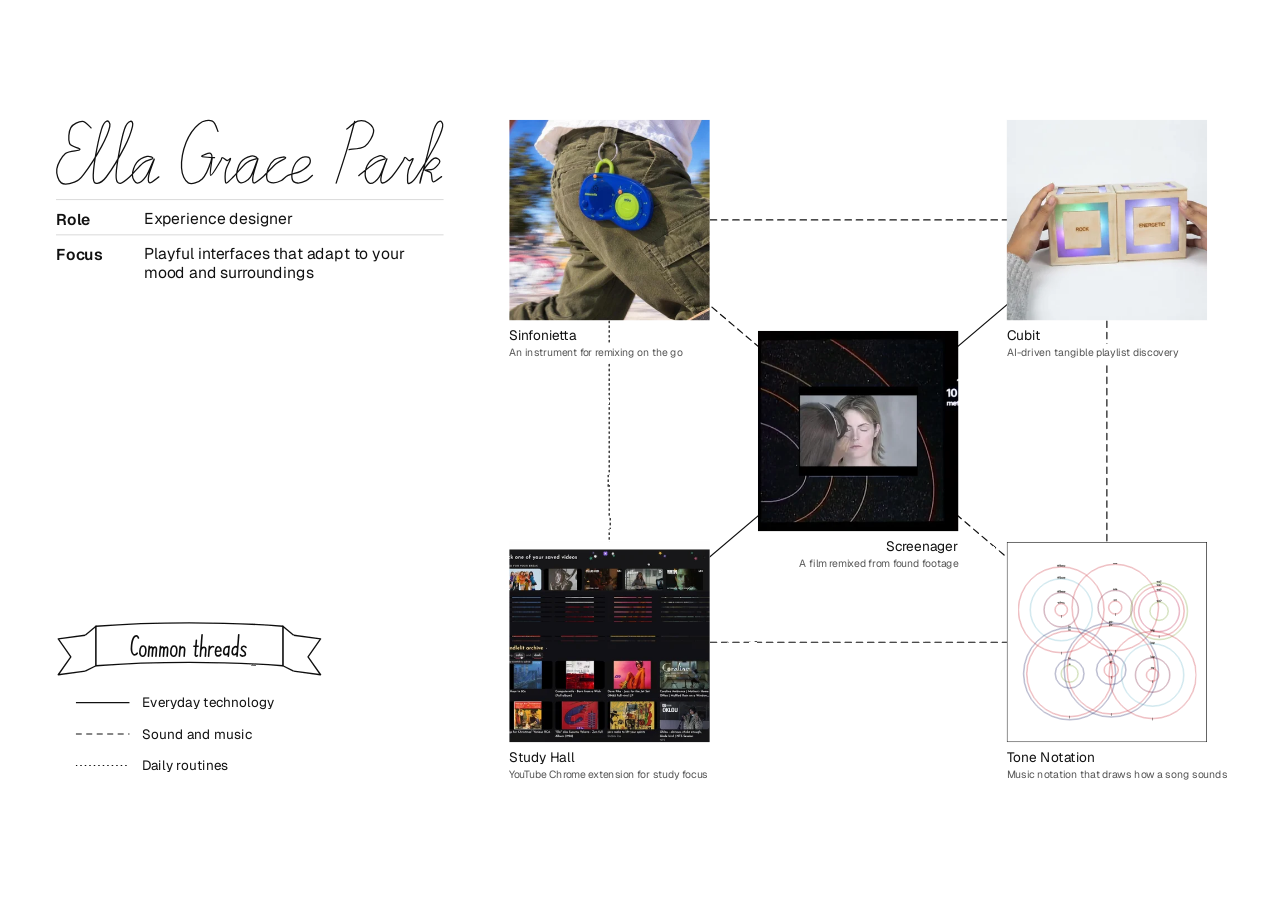
==== commit 754f11ce: "CV pop-up matches the PDF CV" ====
--- a/index.html
+++ b/index.html
@@ -24,8 +24,8 @@
 <meta property="og:image:width" content="1200">
 <meta property="og:image:height" content="630">
 <meta name="twitter:card" content="summary_large_image">
-<link rel="stylesheet" href="style.css?v=1795870194">
-<!--fresh--><script>(()=>{const B="1795870194";const N=performance.getEntriesByType&&performance.getEntriesByType("navigation")[0];if(N&&N.type==="back_forward")return;fetch("version.json?t="+Date.now(),{cache:"no-store"}).then(r=>r.json()).then(j=>{if(!j.v||j.v===B)return;const u=new URL(location.href);if(u.searchParams.get("v")===j.v)return;u.searchParams.set("v",j.v);location.replace(u)}).catch(()=>{})})()</script><!--/fresh-->
+<link rel="stylesheet" href="style.css?v=1795870820">
+<!--fresh--><script>(()=>{const B="1795870820";const N=performance.getEntriesByType&&performance.getEntriesByType("navigation")[0];if(N&&N.type==="back_forward")return;fetch("version.json?t="+Date.now(),{cache:"no-store"}).then(r=>r.json()).then(j=>{if(!j.v||j.v===B)return;const u=new URL(location.href);if(u.searchParams.get("v")===j.v)return;u.searchParams.set("v",j.v);location.replace(u)}).catch(()=>{})})()</script><!--/fresh-->
 </head>
 <body>
 
@@ -68,28 +68,28 @@
         <line data-seg="BR-C"  x1="670" y1="710" x2="410" y2="418"/>
       </svg>
 
-      <a class="proj" data-id="sinfonietta" data-imgs="assets/sinfonietta/intro-art.webp assets/sinfonietta/build-1.webp assets/sinfonietta/build-4.webp assets/sinfonietta/build-7.webp assets/sinfonietta/map-6.webp" data-themes="tech sound daily" href="projects/sinfonietta.html?v=1795870194">
-        <div class="thumb"><img src="assets/thumb-sinfonietta.webp?v=1795870194" alt="Sinfonietta clipped to a pocket"></div>
+      <a class="proj" data-id="sinfonietta" data-imgs="assets/sinfonietta/intro-art.webp assets/sinfonietta/build-1.webp assets/sinfonietta/build-4.webp assets/sinfonietta/build-7.webp assets/sinfonietta/map-6.webp" data-themes="tech sound daily" href="projects/sinfonietta.html?v=1795870820">
+        <div class="thumb"><img src="assets/thumb-sinfonietta.webp?v=1795870820" alt="Sinfonietta clipped to a pocket"></div>
         <span class="label"><span class="pname">Sinfonietta</span> <span class="arrow">→</span></span>
         <span class="what">An instrument for remixing on the go</span>
       </a>
-      <a class="proj" data-id="cubit" data-video="assets/video/cubit-demo.mp4" data-start="6" data-poster="assets/video/cubit-demo.jpg?v=1795870194" data-themes="tech sound" href="projects/cubit.html?v=1795870194">
-        <div class="thumb"><img src="assets/thumb-cubit.webp?v=1795870194" alt="Two glowing Cubit cubes"></div>
+      <a class="proj" data-id="cubit" data-video="assets/video/cubit-demo.mp4" data-start="6" data-poster="assets/video/cubit-demo.jpg?v=1795870820" data-themes="tech sound" href="projects/cubit.html?v=1795870820">
+        <div class="thumb"><img src="assets/thumb-cubit.webp?v=1795870820" alt="Two glowing Cubit cubes"></div>
         <span class="label"><span class="pname">Cubit</span> <span class="arrow">→</span></span>
         <span class="what">AI-driven tangible playlist discovery</span>
       </a>
-      <a class="proj" data-id="screenager" data-imgs="assets/screenager/film-still.webp assets/screenager/still-person.webp assets/screenager/still-city.webp assets/screenager/still-planet.webp assets/screenager/still-face.webp" data-themes="tech" href="projects/screenager.html?v=1795870194">
-        <div class="thumb"><img src="assets/thumb-screenager.webp?v=1795870194" alt="Film still from Screenager"></div>
+      <a class="proj" data-id="screenager" data-imgs="assets/screenager/film-still.webp assets/screenager/still-person.webp assets/screenager/still-city.webp assets/screenager/still-planet.webp assets/screenager/still-face.webp" data-themes="tech" href="projects/screenager.html?v=1795870820">
+        <div class="thumb"><img src="assets/thumb-screenager.webp?v=1795870820" alt="Film still from Screenager"></div>
         <span class="label"><span class="pname">Screenager</span> <span class="arrow">→</span></span>
         <span class="what">A film remixed from found footage</span>
       </a>
-      <a class="proj" data-id="study-hall" data-video="assets/video/studyhall-demo.mp4" data-poster="assets/video/studyhall-demo.jpg?v=1795870194" data-themes="tech daily" href="projects/study-hall.html?v=1795870194">
-        <div class="thumb"><img src="assets/thumb-studyhall.webp?v=1795870194" alt="Study Hall screens"></div>
+      <a class="proj" data-id="study-hall" data-video="assets/video/studyhall-demo.mp4" data-poster="assets/video/studyhall-demo.jpg?v=1795870820" data-themes="tech daily" href="projects/study-hall.html?v=1795870820">
+        <div class="thumb"><img src="assets/thumb-studyhall.webp?v=1795870820" alt="Study Hall screens"></div>
         <span class="label"><span class="pname">Study Hall</span> <span class="arrow">→</span></span>
         <span class="what">YouTube Chrome extension for study focus</span>
       </a>
-      <a class="proj" data-id="tone-notation" data-imgs="assets/tone-notation/tile-two-rows.svg assets/tone-notation/song.svg assets/tone-notation/sketch-1-3.svg assets/tone-notation/card-2-1.svg assets/tone-notation/card-1-2.svg" data-themes="tech sound" href="projects/tone-notation.html?v=1795870194">
-        <div class="thumb"><img src="assets/tone-notation/tile-two-rows.svg?v=1795870194" class="thumb-whole" alt="Ring notation for Hide and Seek"></div>
+      <a class="proj" data-id="tone-notation" data-imgs="assets/tone-notation/tile-two-rows.svg assets/tone-notation/song.svg assets/tone-notation/sketch-1-3.svg assets/tone-notation/card-2-1.svg assets/tone-notation/card-1-2.svg" data-themes="tech sound" href="projects/tone-notation.html?v=1795870820">
+        <div class="thumb"><img src="assets/tone-notation/tile-two-rows.svg?v=1795870820" class="thumb-whole" alt="Ring notation for Hide and Seek"></div>
         <span class="label"><span class="pname">Tone Notation</span> <span class="arrow">→</span></span>
         <span class="what">Music notation that draws how a song sounds</span>
       </a>
@@ -130,7 +130,7 @@
       </div>
 
       <div class="namecard">
-        <a class="name-link" href="about.html?v=1795870194" aria-label="Ella Grace Park — about me">
+        <a class="name-link" href="about.html?v=1795870820" aria-label="Ella Grace Park — about me">
           <svg class="name-svg" viewBox="0 0 566 95" width="566" height="95" aria-hidden="true" focusable="false">
             <path pathLength="1" style="--i:0" d="M51.2466 11.7758C49.1522 10.1869 43.3745 2.53138 38.4634 2.38693C33.4801 2.31471 24.7412 5.9258 21.6357 11.2702C18.5301 16.6146 17.5913 29.2535 19.8301 34.5979C21.9968 39.9423 35.8634 40.8812 34.8523 43.3367C33.8412 45.7923 19.3246 44.4923 13.6913 49.2589C8.1302 53.9533 2.13579 64.6422 1.12468 71.7921C0.113574 78.9421 3.36356 88.9087 7.62465 92.0865C11.8857 95.2642 21.3468 93.0253 26.8357 90.9309C32.2523 88.8365 33.9134 88.1143 40.4134 79.5199C46.9855 70.9977 59.841 51.0645 66.1966 39.4367C72.4799 27.809 77.1743 16.1813 78.4743 9.89801C79.7743 3.68693 76.0187 1.23138 74.0687 1.80916C72.0465 2.45916 69.3021 4.62581 66.4854 13.5813C63.741 22.4646 59.2633 43.3367 57.241 55.2533C55.2911 67.2422 53.9911 79.0865 54.4244 85.3698C54.8577 91.5809 56.8077 93.0976 59.9855 92.7365C63.091 92.4476 66.6299 92.3754 73.3465 83.4921C80.0632 74.6088 93.7853 51.7867 100.141 39.4367C106.569 27.159 110.252 15.748 111.696 9.5369C113.069 3.32582 110.469 1.59249 108.519 2.24249C106.569 2.89249 103.03 4.62581 100.069 13.3647C97.1075 22.1035 92.9186 42.8312 90.8964 54.7478C88.802 66.7366 87.3576 78.6532 87.8631 85.0087C88.3687 91.3642 90.6798 93.0976 93.9297 92.8809C97.1797 92.592 101.874 88.4754 107.363 83.4921C112.924 78.5088 121.446 67.3866 127.152 62.9088C132.785 58.3589 140.368 57.9978 141.307 56.4089C142.318 54.8922 136.83 52.5089 132.93 53.52C129.03 54.4589 121.302 57.9255 117.763 62.4755C114.224 67.0255 111.407 75.9088 111.552 80.8921C111.696 85.8754 115.307 92.2309 118.63 92.5198C121.88 92.8087 127.224 88.4754 131.413 82.6254C135.53 76.7754 142.679 57.42 143.402 57.2755C144.052 57.0589 136.396 75.6921 135.385 81.4699C134.302 87.3198 134.518 91.7976 136.974 92.0865C139.429 92.3754 147.952 84.7921 150.191 83.3476"/>
             <path pathLength="1" style="--i:1" d="M236.568 16.9035C235.196 14.3757 232.957 3.68691 228.335 1.88136C223.712 0.00359376 215.19 0.725812 208.835 5.92579C202.479 11.0535 194.318 22.1035 190.057 32.8645C185.796 43.6256 182.835 60.5255 183.34 70.4199C183.846 80.3143 188.179 89.342 193.163 92.0142C198.218 94.6864 207.968 91.5809 213.529 86.3087C219.018 81.1087 224.362 66.6644 226.385 60.4533C228.407 54.17 227.757 50.0533 225.518 48.8978C223.279 47.7422 211.868 52.2922 212.879 53.3755C213.818 54.4589 228.407 55.0366 231.512 55.3255"/>
@@ -154,7 +154,7 @@
 
 <!-- Small screens: same content, stacked -->
 <main class="home-mobile">
-  <a class="name-link-m" href="about.html?v=1795870194" aria-label="Ella Grace Park, about me">
+  <a class="name-link-m" href="about.html?v=1795870820" aria-label="Ella Grace Park, about me">
     <svg class="name-svg" viewBox="0 0 566 95" width="566" height="95" aria-hidden="true" focusable="false">
           <path pathLength="1" style="--i:0" d="M51.2466 11.7758C49.1522 10.1869 43.3745 2.53138 38.4634 2.38693C33.4801 2.31471 24.7412 5.9258 21.6357 11.2702C18.5301 16.6146 17.5913 29.2535 19.8301 34.5979C21.9968 39.9423 35.8634 40.8812 34.8523 43.3367C33.8412 45.7923 19.3246 44.4923 13.6913 49.2589C8.1302 53.9533 2.13579 64.6422 1.12468 71.7921C0.113574 78.9421 3.36356 88.9087 7.62465 92.0865C11.8857 95.2642 21.3468 93.0253 26.8357 90.9309C32.2523 88.8365 33.9134 88.1143 40.4134 79.5199C46.9855 70.9977 59.841 51.0645 66.1966 39.4367C72.4799 27.809 77.1743 16.1813 78.4743 9.89801C79.7743 3.68693 76.0187 1.23138 74.0687 1.80916C72.0465 2.45916 69.3021 4.62581 66.4854 13.5813C63.741 22.4646 59.2633 43.3367 57.241 55.2533C55.2911 67.2422 53.9911 79.0865 54.4244 85.3698C54.8577 91.5809 56.8077 93.0976 59.9855 92.7365C63.091 92.4476 66.6299 92.3754 73.3465 83.4921C80.0632 74.6088 93.7853 51.7867 100.141 39.4367C106.569 27.159 110.252 15.748 111.696 9.5369C113.069 3.32582 110.469 1.59249 108.519 2.24249C106.569 2.89249 103.03 4.62581 100.069 13.3647C97.1075 22.1035 92.9186 42.8312 90.8964 54.7478C88.802 66.7366 87.3576 78.6532 87.8631 85.0087C88.3687 91.3642 90.6798 93.0976 93.9297 92.8809C97.1797 92.592 101.874 88.4754 107.363 83.4921C112.924 78.5088 121.446 67.3866 127.152 62.9088C132.785 58.3589 140.368 57.9978 141.307 56.4089C142.318 54.8922 136.83 52.5089 132.93 53.52C129.03 54.4589 121.302 57.9255 117.763 62.4755C114.224 67.0255 111.407 75.9088 111.552 80.8921C111.696 85.8754 115.307 92.2309 118.63 92.5198C121.88 92.8087 127.224 88.4754 131.413 82.6254C135.53 76.7754 142.679 57.42 143.402 57.2755C144.052 57.0589 136.396 75.6921 135.385 81.4699C134.302 87.3198 134.518 91.7976 136.974 92.0865C139.429 92.3754 147.952 84.7921 150.191 83.3476"/>
           <path pathLength="1" style="--i:1" d="M236.568 16.9035C235.196 14.3757 232.957 3.68691 228.335 1.88136C223.712 0.00359376 215.19 0.725812 208.835 5.92579C202.479 11.0535 194.318 22.1035 190.057 32.8645C185.796 43.6256 182.835 60.5255 183.34 70.4199C183.846 80.3143 188.179 89.342 193.163 92.0142C198.218 94.6864 207.968 91.5809 213.529 86.3087C219.018 81.1087 224.362 66.6644 226.385 60.4533C228.407 54.17 227.757 50.0533 225.518 48.8978C223.279 47.7422 211.868 52.2922 212.879 53.3755C213.818 54.4589 228.407 55.0366 231.512 55.3255"/>
@@ -165,11 +165,11 @@
         </svg>
   </a>
   <div class="grid">
-    <a href="projects/sinfonietta.html?v=1795870194"><img src="assets/thumb-sinfonietta.webp?v=1795870194" alt="">Sinfonietta<small>An instrument for remixing on the go</small></a>
-    <a href="projects/cubit.html?v=1795870194"><img src="assets/thumb-cubit.webp?v=1795870194" alt="">Cubit<small>AI-driven tangible playlist discovery</small></a>
-    <a href="projects/screenager.html?v=1795870194"><img src="assets/thumb-screenager.webp?v=1795870194" alt="">Screenager<small>A film remixed from found footage</small></a>
-    <a href="projects/study-hall.html?v=1795870194"><img src="assets/thumb-studyhall.webp?v=1795870194" alt="">Study Hall<small>YouTube Chrome extension for study focus</small></a>
-    <a href="projects/tone-notation.html?v=1795870194"><img src="assets/tone-notation/tile-two-rows.svg?v=1795870194" class="thumb-whole" alt="">Tone Notation<small>Music notation that draws how a song sounds</small></a>
+    <a href="projects/sinfonietta.html?v=1795870820"><img src="assets/thumb-sinfonietta.webp?v=1795870820" alt="">Sinfonietta<small>An instrument for remixing on the go</small></a>
+    <a href="projects/cubit.html?v=1795870820"><img src="assets/thumb-cubit.webp?v=1795870820" alt="">Cubit<small>AI-driven tangible playlist discovery</small></a>
+    <a href="projects/screenager.html?v=1795870820"><img src="assets/thumb-screenager.webp?v=1795870820" alt="">Screenager<small>A film remixed from found footage</small></a>
+    <a href="projects/study-hall.html?v=1795870820"><img src="assets/thumb-studyhall.webp?v=1795870820" alt="">Study Hall<small>YouTube Chrome extension for study focus</small></a>
+    <a href="projects/tone-notation.html?v=1795870820"><img src="assets/tone-notation/tile-two-rows.svg?v=1795870820" class="thumb-whole" alt="">Tone Notation<small>Music notation that draws how a song sounds</small></a>
   </div>
   <dl>
     <dt>Role</dt><dd>Experience designer</dd>
--- a/style.css
+++ b/style.css
@@ -2020,9 +2020,9 @@
   .about { padding-left: 0 !important; padding-right: 0 !important; }
   .about-intro { justify-content: space-evenly !important; column-gap: 0 !important; }
 }
-/* the CV sheet scales to fit the window (no scrolling) */
+/* the CV sheet scales down a little to fit the window; if it still doesn't fit (small laptops, phones) it scrolls (set in about.html) */
 .cv-dialog.cv-fitting > * { zoom: var(--cv-z, 1); }
-.cv-dialog { overflow: hidden !important; }
+.cv-dialog { overflow: hidden; }
 /* a single pen line for the floor under the mannequin and the item box (right side only) */
 .doll .doll-floor { position: absolute; left: -2%; right: -2%; width: 104%; top: calc(100% * 600 / 602); height: 6px; overflow: visible; pointer-events: none; z-index: 0; filter: url(#line-boil); }
 .doll .doll-floor path { fill: none; stroke: var(--ink); stroke-width: 1.5; vector-effect: non-scaling-stroke; stroke-linecap: round; }
@@ -2124,3 +2124,36 @@
   /* Exhibitions heading: same size as Email and on Email's line, so it fits beside the contact info */
   .cv-dialog .cv.cv-2col .cv-col-fill > section:first-child h3 { font-size: 12.5px; font-weight: 600; line-height: 18px !important; }
 }
+
+/* ---------- CV pop-up laid out like the PDF CV (cv/Ella_Grace_Park_CV.pdf): one column, small capital headings with a rule ---------- */
+.cv-dialog.cvp { width: min(880px, calc(100vw - 32px)); padding: 30px 48px 32px; color: var(--ink); font-size: 13.5px; line-height: 1.38; }
+.cvp .cv-dialog-head { border-bottom: 0; padding-bottom: 0; margin-bottom: 6px; align-items: center; }
+.cvp .cv-dialog-head h2 { font-size: clamp(28px, 3.4vw, 38px); font-weight: 600; letter-spacing: -.02em; }
+.cvp-sub { display: flex; flex-wrap: wrap; align-items: baseline; justify-content: space-between; gap: 6px 24px; color: #6b6b6b; }
+.cvp-role { margin: 0; font-size: 15px; }
+.cvp-contact { display: flex; flex-wrap: wrap; gap: 4px 20px; margin: 0; padding: 0; list-style: none; font-size: 12.5px; }
+.cvp-contact a { color: inherit; text-decoration: none; border-bottom: 1px solid transparent; transition: border-color .2s; }
+.cvp-contact a:hover, .cvp-contact a:focus-visible { border-color: currentColor; }
+.cvp-sec { margin-top: 20px; }
+.cvp-sec h3 { margin: 0 0 10px; padding-bottom: 6px; border-bottom: 1px solid #cfcfcf; font-size: 12px; font-weight: 600; letter-spacing: .08em; text-transform: uppercase; }
+.cvp-row, .cvp-list { display: grid; grid-template-columns: 200px 1fr; column-gap: 16px; }
+.cvp-row + .cvp-row { margin-top: 11px; }
+.cvp-when, .cvp-title { margin: 0; }
+.cvp-when span { display: block; color: #8a8a8a; }
+.cvp-title { font-weight: 600; }
+.cvp-title span, .cvp-list dd span { color: #7a7a7a; }
+.cvp-title span { font-weight: 600; }
+.cvp-what ul { margin: 3px 0 0; padding: 0; list-style: none; }
+.cvp-what li { position: relative; padding-left: 15px; }
+.cvp-what li::before { content: "•"; position: absolute; left: 2px; color: #9a9a9a; font-size: .8em; line-height: 1.8; }
+.cvp-list { row-gap: 3px; margin: 0; }
+.cvp-list dt, .cvp-list dd { margin: 0; }
+.cvp-list dd b { font-weight: 600; }
+@media (max-width: 640px) {
+  .cv-dialog.cvp { padding: 26px 22px 30px; }
+  .cvp-row, .cvp-list { grid-template-columns: 1fr; }
+  .cvp-when span { display: inline; margin-left: 8px; }
+  .cvp-what { margin-top: 2px; }
+  .cvp-list dt { margin-top: 8px; color: #6b6b6b; }
+  .cvp-list dt:first-child { margin-top: 0; }
+}
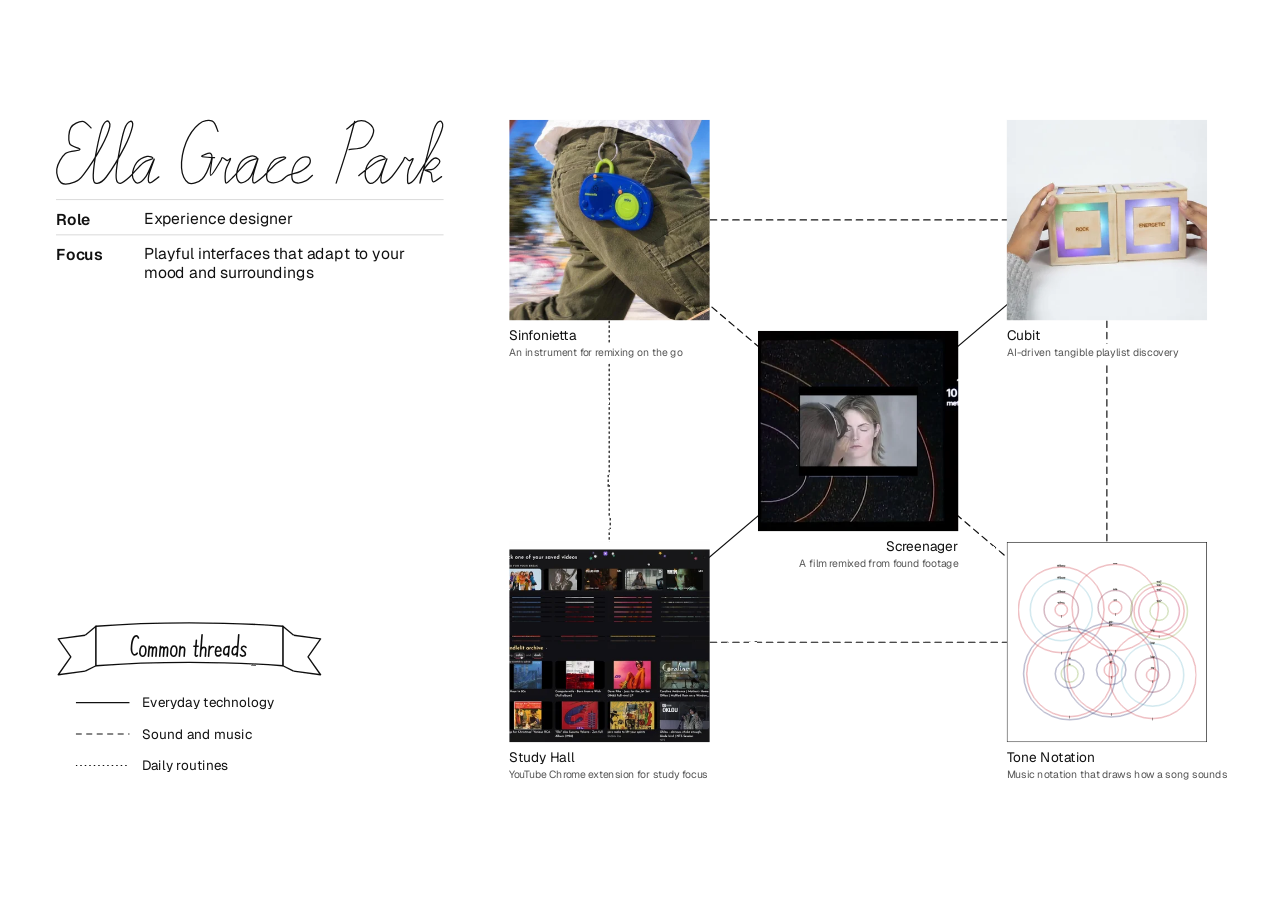
==== commit b07c3a0c: "CV pop-up matches the 2026 PDF CV" ====
--- a/index.html
+++ b/index.html
@@ -24,8 +24,8 @@
 <meta property="og:image:width" content="1200">
 <meta property="og:image:height" content="630">
 <meta name="twitter:card" content="summary_large_image">
-<link rel="stylesheet" href="style.css?v=1795870820">
-<!--fresh--><script>(()=>{const B="1795870820";const N=performance.getEntriesByType&&performance.getEntriesByType("navigation")[0];if(N&&N.type==="back_forward")return;fetch("version.json?t="+Date.now(),{cache:"no-store"}).then(r=>r.json()).then(j=>{if(!j.v||j.v===B)return;const u=new URL(location.href);if(u.searchParams.get("v")===j.v)return;u.searchParams.set("v",j.v);location.replace(u)}).catch(()=>{})})()</script><!--/fresh-->
+<link rel="stylesheet" href="style.css?v=1795871520">
+<!--fresh--><script>(()=>{const B="1795871520";const N=performance.getEntriesByType&&performance.getEntriesByType("navigation")[0];if(N&&N.type==="back_forward")return;fetch("version.json?t="+Date.now(),{cache:"no-store"}).then(r=>r.json()).then(j=>{if(!j.v||j.v===B)return;const u=new URL(location.href);if(u.searchParams.get("v")===j.v)return;u.searchParams.set("v",j.v);location.replace(u)}).catch(()=>{})})()</script><!--/fresh-->
 </head>
 <body>
 
@@ -68,28 +68,28 @@
         <line data-seg="BR-C"  x1="670" y1="710" x2="410" y2="418"/>
       </svg>
 
-      <a class="proj" data-id="sinfonietta" data-imgs="assets/sinfonietta/intro-art.webp assets/sinfonietta/build-1.webp assets/sinfonietta/build-4.webp assets/sinfonietta/build-7.webp assets/sinfonietta/map-6.webp" data-themes="tech sound daily" href="projects/sinfonietta.html?v=1795870820">
-        <div class="thumb"><img src="assets/thumb-sinfonietta.webp?v=1795870820" alt="Sinfonietta clipped to a pocket"></div>
+      <a class="proj" data-id="sinfonietta" data-imgs="assets/sinfonietta/intro-art.webp assets/sinfonietta/build-1.webp assets/sinfonietta/build-4.webp assets/sinfonietta/build-7.webp assets/sinfonietta/map-6.webp" data-themes="tech sound daily" href="projects/sinfonietta.html?v=1795871520">
+        <div class="thumb"><img src="assets/thumb-sinfonietta.webp?v=1795871520" alt="Sinfonietta clipped to a pocket"></div>
         <span class="label"><span class="pname">Sinfonietta</span> <span class="arrow">→</span></span>
         <span class="what">An instrument for remixing on the go</span>
       </a>
-      <a class="proj" data-id="cubit" data-video="assets/video/cubit-demo.mp4" data-start="6" data-poster="assets/video/cubit-demo.jpg?v=1795870820" data-themes="tech sound" href="projects/cubit.html?v=1795870820">
-        <div class="thumb"><img src="assets/thumb-cubit.webp?v=1795870820" alt="Two glowing Cubit cubes"></div>
+      <a class="proj" data-id="cubit" data-video="assets/video/cubit-demo.mp4" data-start="6" data-poster="assets/video/cubit-demo.jpg?v=1795871520" data-themes="tech sound" href="projects/cubit.html?v=1795871520">
+        <div class="thumb"><img src="assets/thumb-cubit.webp?v=1795871520" alt="Two glowing Cubit cubes"></div>
         <span class="label"><span class="pname">Cubit</span> <span class="arrow">→</span></span>
         <span class="what">AI-driven tangible playlist discovery</span>
       </a>
-      <a class="proj" data-id="screenager" data-imgs="assets/screenager/film-still.webp assets/screenager/still-person.webp assets/screenager/still-city.webp assets/screenager/still-planet.webp assets/screenager/still-face.webp" data-themes="tech" href="projects/screenager.html?v=1795870820">
-        <div class="thumb"><img src="assets/thumb-screenager.webp?v=1795870820" alt="Film still from Screenager"></div>
+      <a class="proj" data-id="screenager" data-imgs="assets/screenager/film-still.webp assets/screenager/still-person.webp assets/screenager/still-city.webp assets/screenager/still-planet.webp assets/screenager/still-face.webp" data-themes="tech" href="projects/screenager.html?v=1795871520">
+        <div class="thumb"><img src="assets/thumb-screenager.webp?v=1795871520" alt="Film still from Screenager"></div>
         <span class="label"><span class="pname">Screenager</span> <span class="arrow">→</span></span>
         <span class="what">A film remixed from found footage</span>
       </a>
-      <a class="proj" data-id="study-hall" data-video="assets/video/studyhall-demo.mp4" data-poster="assets/video/studyhall-demo.jpg?v=1795870820" data-themes="tech daily" href="projects/study-hall.html?v=1795870820">
-        <div class="thumb"><img src="assets/thumb-studyhall.webp?v=1795870820" alt="Study Hall screens"></div>
+      <a class="proj" data-id="study-hall" data-video="assets/video/studyhall-demo.mp4" data-poster="assets/video/studyhall-demo.jpg?v=1795871520" data-themes="tech daily" href="projects/study-hall.html?v=1795871520">
+        <div class="thumb"><img src="assets/thumb-studyhall.webp?v=1795871520" alt="Study Hall screens"></div>
         <span class="label"><span class="pname">Study Hall</span> <span class="arrow">→</span></span>
         <span class="what">YouTube Chrome extension for study focus</span>
       </a>
-      <a class="proj" data-id="tone-notation" data-imgs="assets/tone-notation/tile-two-rows.svg assets/tone-notation/song.svg assets/tone-notation/sketch-1-3.svg assets/tone-notation/card-2-1.svg assets/tone-notation/card-1-2.svg" data-themes="tech sound" href="projects/tone-notation.html?v=1795870820">
-        <div class="thumb"><img src="assets/tone-notation/tile-two-rows.svg?v=1795870820" class="thumb-whole" alt="Ring notation for Hide and Seek"></div>
+      <a class="proj" data-id="tone-notation" data-imgs="assets/tone-notation/tile-two-rows.svg assets/tone-notation/song.svg assets/tone-notation/sketch-1-3.svg assets/tone-notation/card-2-1.svg assets/tone-notation/card-1-2.svg" data-themes="tech sound" href="projects/tone-notation.html?v=1795871520">
+        <div class="thumb"><img src="assets/tone-notation/tile-two-rows.svg?v=1795871520" class="thumb-whole" alt="Ring notation for Hide and Seek"></div>
         <span class="label"><span class="pname">Tone Notation</span> <span class="arrow">→</span></span>
         <span class="what">Music notation that draws how a song sounds</span>
       </a>
@@ -130,7 +130,7 @@
       </div>
 
       <div class="namecard">
-        <a class="name-link" href="about.html?v=1795870820" aria-label="Ella Grace Park — about me">
+        <a class="name-link" href="about.html?v=1795871520" aria-label="Ella Grace Park — about me">
           <svg class="name-svg" viewBox="0 0 566 95" width="566" height="95" aria-hidden="true" focusable="false">
             <path pathLength="1" style="--i:0" d="M51.2466 11.7758C49.1522 10.1869 43.3745 2.53138 38.4634 2.38693C33.4801 2.31471 24.7412 5.9258 21.6357 11.2702C18.5301 16.6146 17.5913 29.2535 19.8301 34.5979C21.9968 39.9423 35.8634 40.8812 34.8523 43.3367C33.8412 45.7923 19.3246 44.4923 13.6913 49.2589C8.1302 53.9533 2.13579 64.6422 1.12468 71.7921C0.113574 78.9421 3.36356 88.9087 7.62465 92.0865C11.8857 95.2642 21.3468 93.0253 26.8357 90.9309C32.2523 88.8365 33.9134 88.1143 40.4134 79.5199C46.9855 70.9977 59.841 51.0645 66.1966 39.4367C72.4799 27.809 77.1743 16.1813 78.4743 9.89801C79.7743 3.68693 76.0187 1.23138 74.0687 1.80916C72.0465 2.45916 69.3021 4.62581 66.4854 13.5813C63.741 22.4646 59.2633 43.3367 57.241 55.2533C55.2911 67.2422 53.9911 79.0865 54.4244 85.3698C54.8577 91.5809 56.8077 93.0976 59.9855 92.7365C63.091 92.4476 66.6299 92.3754 73.3465 83.4921C80.0632 74.6088 93.7853 51.7867 100.141 39.4367C106.569 27.159 110.252 15.748 111.696 9.5369C113.069 3.32582 110.469 1.59249 108.519 2.24249C106.569 2.89249 103.03 4.62581 100.069 13.3647C97.1075 22.1035 92.9186 42.8312 90.8964 54.7478C88.802 66.7366 87.3576 78.6532 87.8631 85.0087C88.3687 91.3642 90.6798 93.0976 93.9297 92.8809C97.1797 92.592 101.874 88.4754 107.363 83.4921C112.924 78.5088 121.446 67.3866 127.152 62.9088C132.785 58.3589 140.368 57.9978 141.307 56.4089C142.318 54.8922 136.83 52.5089 132.93 53.52C129.03 54.4589 121.302 57.9255 117.763 62.4755C114.224 67.0255 111.407 75.9088 111.552 80.8921C111.696 85.8754 115.307 92.2309 118.63 92.5198C121.88 92.8087 127.224 88.4754 131.413 82.6254C135.53 76.7754 142.679 57.42 143.402 57.2755C144.052 57.0589 136.396 75.6921 135.385 81.4699C134.302 87.3198 134.518 91.7976 136.974 92.0865C139.429 92.3754 147.952 84.7921 150.191 83.3476"/>
             <path pathLength="1" style="--i:1" d="M236.568 16.9035C235.196 14.3757 232.957 3.68691 228.335 1.88136C223.712 0.00359376 215.19 0.725812 208.835 5.92579C202.479 11.0535 194.318 22.1035 190.057 32.8645C185.796 43.6256 182.835 60.5255 183.34 70.4199C183.846 80.3143 188.179 89.342 193.163 92.0142C198.218 94.6864 207.968 91.5809 213.529 86.3087C219.018 81.1087 224.362 66.6644 226.385 60.4533C228.407 54.17 227.757 50.0533 225.518 48.8978C223.279 47.7422 211.868 52.2922 212.879 53.3755C213.818 54.4589 228.407 55.0366 231.512 55.3255"/>
@@ -154,7 +154,7 @@
 
 <!-- Small screens: same content, stacked -->
 <main class="home-mobile">
-  <a class="name-link-m" href="about.html?v=1795870820" aria-label="Ella Grace Park, about me">
+  <a class="name-link-m" href="about.html?v=1795871520" aria-label="Ella Grace Park, about me">
     <svg class="name-svg" viewBox="0 0 566 95" width="566" height="95" aria-hidden="true" focusable="false">
           <path pathLength="1" style="--i:0" d="M51.2466 11.7758C49.1522 10.1869 43.3745 2.53138 38.4634 2.38693C33.4801 2.31471 24.7412 5.9258 21.6357 11.2702C18.5301 16.6146 17.5913 29.2535 19.8301 34.5979C21.9968 39.9423 35.8634 40.8812 34.8523 43.3367C33.8412 45.7923 19.3246 44.4923 13.6913 49.2589C8.1302 53.9533 2.13579 64.6422 1.12468 71.7921C0.113574 78.9421 3.36356 88.9087 7.62465 92.0865C11.8857 95.2642 21.3468 93.0253 26.8357 90.9309C32.2523 88.8365 33.9134 88.1143 40.4134 79.5199C46.9855 70.9977 59.841 51.0645 66.1966 39.4367C72.4799 27.809 77.1743 16.1813 78.4743 9.89801C79.7743 3.68693 76.0187 1.23138 74.0687 1.80916C72.0465 2.45916 69.3021 4.62581 66.4854 13.5813C63.741 22.4646 59.2633 43.3367 57.241 55.2533C55.2911 67.2422 53.9911 79.0865 54.4244 85.3698C54.8577 91.5809 56.8077 93.0976 59.9855 92.7365C63.091 92.4476 66.6299 92.3754 73.3465 83.4921C80.0632 74.6088 93.7853 51.7867 100.141 39.4367C106.569 27.159 110.252 15.748 111.696 9.5369C113.069 3.32582 110.469 1.59249 108.519 2.24249C106.569 2.89249 103.03 4.62581 100.069 13.3647C97.1075 22.1035 92.9186 42.8312 90.8964 54.7478C88.802 66.7366 87.3576 78.6532 87.8631 85.0087C88.3687 91.3642 90.6798 93.0976 93.9297 92.8809C97.1797 92.592 101.874 88.4754 107.363 83.4921C112.924 78.5088 121.446 67.3866 127.152 62.9088C132.785 58.3589 140.368 57.9978 141.307 56.4089C142.318 54.8922 136.83 52.5089 132.93 53.52C129.03 54.4589 121.302 57.9255 117.763 62.4755C114.224 67.0255 111.407 75.9088 111.552 80.8921C111.696 85.8754 115.307 92.2309 118.63 92.5198C121.88 92.8087 127.224 88.4754 131.413 82.6254C135.53 76.7754 142.679 57.42 143.402 57.2755C144.052 57.0589 136.396 75.6921 135.385 81.4699C134.302 87.3198 134.518 91.7976 136.974 92.0865C139.429 92.3754 147.952 84.7921 150.191 83.3476"/>
           <path pathLength="1" style="--i:1" d="M236.568 16.9035C235.196 14.3757 232.957 3.68691 228.335 1.88136C223.712 0.00359376 215.19 0.725812 208.835 5.92579C202.479 11.0535 194.318 22.1035 190.057 32.8645C185.796 43.6256 182.835 60.5255 183.34 70.4199C183.846 80.3143 188.179 89.342 193.163 92.0142C198.218 94.6864 207.968 91.5809 213.529 86.3087C219.018 81.1087 224.362 66.6644 226.385 60.4533C228.407 54.17 227.757 50.0533 225.518 48.8978C223.279 47.7422 211.868 52.2922 212.879 53.3755C213.818 54.4589 228.407 55.0366 231.512 55.3255"/>
@@ -165,11 +165,11 @@
         </svg>
   </a>
   <div class="grid">
-    <a href="projects/sinfonietta.html?v=1795870820"><img src="assets/thumb-sinfonietta.webp?v=1795870820" alt="">Sinfonietta<small>An instrument for remixing on the go</small></a>
-    <a href="projects/cubit.html?v=1795870820"><img src="assets/thumb-cubit.webp?v=1795870820" alt="">Cubit<small>AI-driven tangible playlist discovery</small></a>
-    <a href="projects/screenager.html?v=1795870820"><img src="assets/thumb-screenager.webp?v=1795870820" alt="">Screenager<small>A film remixed from found footage</small></a>
-    <a href="projects/study-hall.html?v=1795870820"><img src="assets/thumb-studyhall.webp?v=1795870820" alt="">Study Hall<small>YouTube Chrome extension for study focus</small></a>
-    <a href="projects/tone-notation.html?v=1795870820"><img src="assets/tone-notation/tile-two-rows.svg?v=1795870820" class="thumb-whole" alt="">Tone Notation<small>Music notation that draws how a song sounds</small></a>
+    <a href="projects/sinfonietta.html?v=1795871520"><img src="assets/thumb-sinfonietta.webp?v=1795871520" alt="">Sinfonietta<small>An instrument for remixing on the go</small></a>
+    <a href="projects/cubit.html?v=1795871520"><img src="assets/thumb-cubit.webp?v=1795871520" alt="">Cubit<small>AI-driven tangible playlist discovery</small></a>
+    <a href="projects/screenager.html?v=1795871520"><img src="assets/thumb-screenager.webp?v=1795871520" alt="">Screenager<small>A film remixed from found footage</small></a>
+    <a href="projects/study-hall.html?v=1795871520"><img src="assets/thumb-studyhall.webp?v=1795871520" alt="">Study Hall<small>YouTube Chrome extension for study focus</small></a>
+    <a href="projects/tone-notation.html?v=1795871520"><img src="assets/tone-notation/tile-two-rows.svg?v=1795871520" class="thumb-whole" alt="">Tone Notation<small>Music notation that draws how a song sounds</small></a>
   </div>
   <dl>
     <dt>Role</dt><dd>Experience designer</dd>
--- a/style.css
+++ b/style.css
@@ -2125,35 +2125,48 @@
   .cv-dialog .cv.cv-2col .cv-col-fill > section:first-child h3 { font-size: 12.5px; font-weight: 600; line-height: 18px !important; }
 }
 
-/* ---------- CV pop-up laid out like the PDF CV (cv/Ella_Grace_Park_CV.pdf): one column, small capital headings with a rule ---------- */
-.cv-dialog.cvp { width: min(880px, calc(100vw - 32px)); padding: 30px 48px 32px; color: var(--ink); font-size: 13.5px; line-height: 1.38; }
-.cvp .cv-dialog-head { border-bottom: 0; padding-bottom: 0; margin-bottom: 6px; align-items: center; }
-.cvp .cv-dialog-head h2 { font-size: clamp(28px, 3.4vw, 38px); font-weight: 600; letter-spacing: -.02em; }
-.cvp-sub { display: flex; flex-wrap: wrap; align-items: baseline; justify-content: space-between; gap: 6px 24px; color: #6b6b6b; }
-.cvp-role { margin: 0; font-size: 15px; }
-.cvp-contact { display: flex; flex-wrap: wrap; gap: 4px 20px; margin: 0; padding: 0; list-style: none; font-size: 12.5px; }
-.cvp-contact a { color: inherit; text-decoration: none; border-bottom: 1px solid transparent; transition: border-color .2s; }
-.cvp-contact a:hover, .cvp-contact a:focus-visible { border-color: currentColor; }
-.cvp-sec { margin-top: 20px; }
-.cvp-sec h3 { margin: 0 0 10px; padding-bottom: 6px; border-bottom: 1px solid #cfcfcf; font-size: 12px; font-weight: 600; letter-spacing: .08em; text-transform: uppercase; }
-.cvp-row, .cvp-list { display: grid; grid-template-columns: 200px 1fr; column-gap: 16px; }
-.cvp-row + .cvp-row { margin-top: 11px; }
-.cvp-when, .cvp-title { margin: 0; }
-.cvp-when span { display: block; color: #8a8a8a; }
-.cvp-title { font-weight: 600; }
-.cvp-title span, .cvp-list dd span { color: #7a7a7a; }
-.cvp-title span { font-weight: 600; }
-.cvp-what ul { margin: 3px 0 0; padding: 0; list-style: none; }
-.cvp-what li { position: relative; padding-left: 15px; }
-.cvp-what li::before { content: "•"; position: absolute; left: 2px; color: #9a9a9a; font-size: .8em; line-height: 1.8; }
-.cvp-list { row-gap: 3px; margin: 0; }
-.cvp-list dt, .cvp-list dd { margin: 0; }
-.cvp-list dd b { font-weight: 600; }
+/* ---------- CV pop-up = the PDF CV (aboutme/finalstuff/cv/2026_Ella_Grace_Park_CV.pdf): one fixed two-column page,
+   scaled down as a whole by about.html so it always fits the window and never scrolls ---------- */
+.cv-dialog.cvs { width: fit-content; height: fit-content; max-width: none; max-height: none; margin: auto; padding: 0; overflow: hidden; border: 0; background: transparent; }
+.cvs-sheet { position: relative; width: 880px; box-sizing: border-box; padding: 52px 48px 56px; background: #fff; color: var(--ink);
+  font-size: 14px; line-height: 23px; border: 1px solid var(--ink); }
+.cvs-sheet p, .cvs-sheet ul, .cvs-sheet dl, .cvs-sheet dd { margin: 0; padding: 0; }
+.cvs-sheet a { color: inherit; text-decoration: none; border-bottom: 1px solid transparent; transition: border-color .2s; }
+.cvs-sheet a:hover, .cvs-sheet a:focus-visible { border-color: currentColor; }
+.cvs-sheet .cv-close { position: absolute; top: 18px; right: 18px; }
+.cvs-name { margin: 0 0 14px; font-size: 40px; line-height: 1.1; font-weight: 600; letter-spacing: -.025em; }
+.cvs-cols { display: grid; grid-template-columns: 426px 318px; column-gap: 40px; }
+.cvs-sub { color: #6b6b6b; }
+.cvs-sub b { color: var(--ink); font-weight: 600; }
+.cvs-sec { margin-top: 30px; }
+.cvs-sec + .cvs-sec { margin-top: 44px; }
+.cvs-sec h3 { margin: 0 0 14px; padding-bottom: 12px; border-bottom: 1px solid #c9c9c9; font-size: 12px; line-height: 1; font-weight: 600; letter-spacing: .12em; text-transform: uppercase; }
+.cvs-item + .cvs-item { margin-top: 22px; }
+.cvs-t { font-weight: 600; }
+.cvs-t span { font-weight: 400; color: #6b6b6b; }
+.cvs-d { color: #6b6b6b; }
+.cvs-d span { color: #9a9a9a; }
+.cvs-item ul { list-style: none; }
+.cvs-item li { position: relative; padding-left: 14px; }
+.cvs-item li::before { content: "•"; position: absolute; left: 1px; color: #a5a5a5; font-size: .75em; }
+.cvs-ex { list-style: none; color: #6b6b6b; }
+.cvs-ex li { display: flex; justify-content: space-between; gap: 16px; }
+.cvs-ex b { color: var(--ink); font-weight: 600; }
+.cvs-kv { display: grid; grid-template-columns: 80px 1fr; row-gap: 0; }
+.cvs-kv dt { font-weight: 600; }
+/* phones: a mobile-friendly version instead of a tiny page: one column, normal text, scrolls inside the pop-up */
 @media (max-width: 640px) {
-  .cv-dialog.cvp { padding: 26px 22px 30px; }
-  .cvp-row, .cvp-list { grid-template-columns: 1fr; }
-  .cvp-when span { display: inline; margin-left: 8px; }
-  .cvp-what { margin-top: 2px; }
-  .cvp-list dt { margin-top: 8px; color: #6b6b6b; }
-  .cvp-list dt:first-child { margin-top: 0; }
-}
+  .cv-dialog.cvs { width: calc(100vw - 24px); height: auto; max-height: calc(100svh - 24px); overflow: auto; overscroll-behavior: contain; }
+  .cvs-sheet { width: auto; padding: 26px 20px 30px; font-size: 14px; line-height: 21px; }
+  .cvs-sheet .cv-close { top: 12px; right: 12px; }
+  .cvs-name { font-size: 30px; margin-bottom: 10px; padding-right: 44px; }
+  .cvs-cols { grid-template-columns: 1fr; }
+  .cvs-sub p + p { margin-top: 4px; }
+  .cvs-sec, .cvs-sec + .cvs-sec { margin-top: 26px; }
+  .cvs-item + .cvs-item { margin-top: 16px; }
+  .cvs-ex li { flex-direction: column; gap: 0; }
+  .cvs-ex li + li { margin-top: 6px; }
+  .cvs-ex li > span:last-child { color: #9a9a9a; }
+  .cvs-kv { grid-template-columns: 78px 1fr; row-gap: 6px; }
+  .cvs-kv br { display: none; }   /* let the lines wrap to the phone's width */
+}
